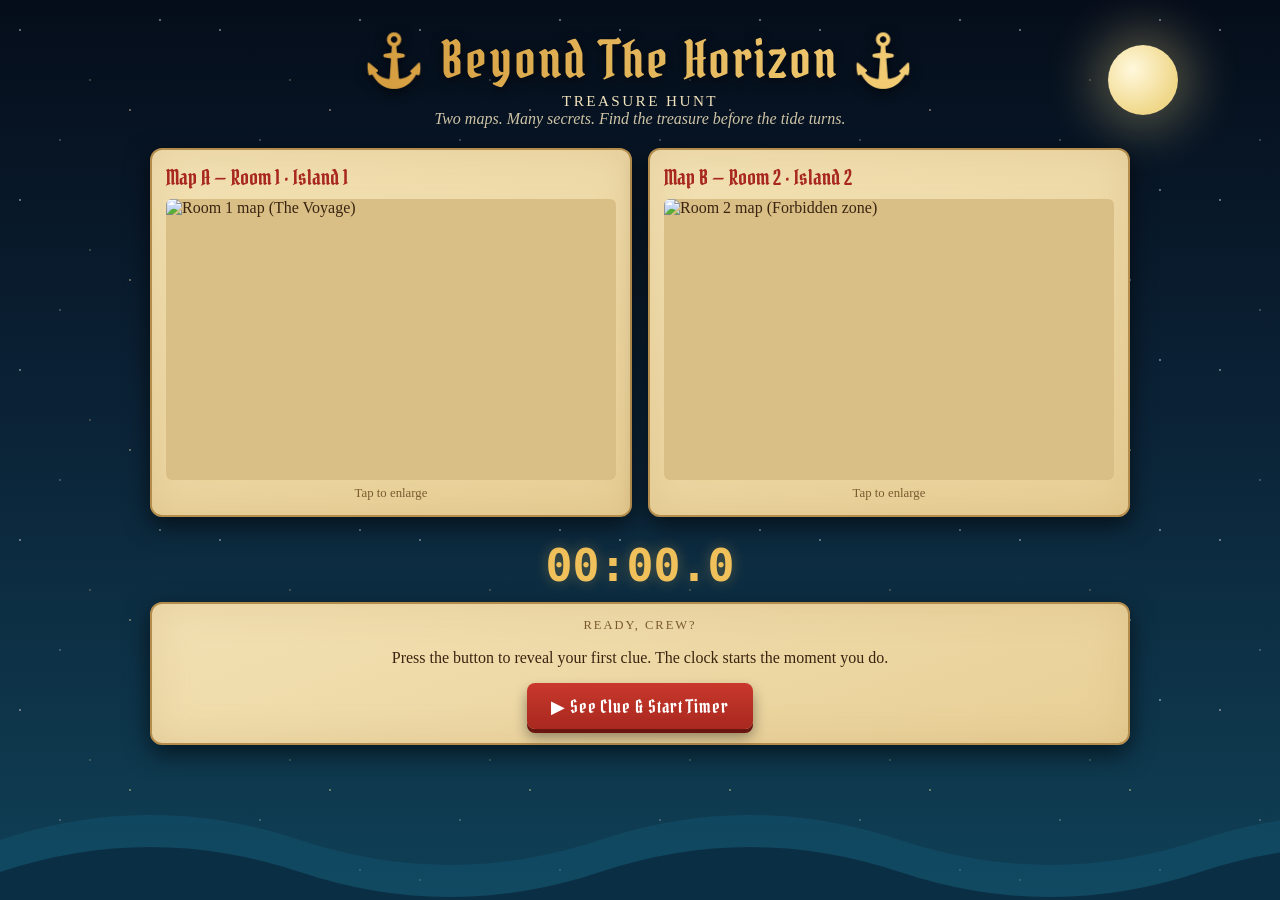
==== index.html @ 6c33d0ed "Add files via upload" ====
<!DOCTYPE html>
<html lang="en"><head><meta charset="utf-8">
<meta name="viewport" content="width=device-width, initial-scale=1, viewport-fit=cover">
<title>Treasure Hunt — Beyond The Horizon</title>
<link rel="stylesheet" href="https://fonts.googleapis.com/css2?family=Pirata+One&family=IM+Fell+English:ital@0;1&display=swap">
<style>
:root{--card:#f2e1b4;--card2:#e8cf96;--ink:#3a2410;--mut:#7a5a30;--gold:#f0c05a;--red:#a8281f;--red2:#c9382c;--ok:#2e6b2e;--line:#b48c4c;--sea:#f2e3bd;box-sizing:border-box;padding-top:env(safe-area-inset-top,0px);padding-bottom:env(safe-area-inset-bottom,0px)}
html{scroll-padding-top:env(safe-area-inset-top,0px);height:100%}
body{margin:0;min-height:100%;color:var(--ink);font-family:'IM Fell English',Georgia,serif;background:linear-gradient(180deg,#050d1a 0%,#0b2236 45%,#0f4056 100%) fixed;overflow-x:hidden}
.stars{position:fixed;inset:0;pointer-events:none;background-image:radial-gradient(1.5px 1.5px at 20px 30px,#fff,transparent),radial-gradient(1px 1px at 90px 80px,#ffe9a8,transparent),radial-gradient(1.5px 1.5px at 160px 20px,#fff,transparent),radial-gradient(1px 1px at 60px 140px,#fff,transparent),radial-gradient(1.5px 1.5px at 130px 110px,#ffe9a8,transparent);background-size:200px 170px;animation:twinkle 4s ease-in-out infinite alternate;opacity:.7}
.moon{position:fixed;top:5%;right:8%;width:70px;height:70px;border-radius:50%;background:radial-gradient(circle at 35% 35%,#fff8dc,#f0d88a 70%);box-shadow:0 0 50px 14px #f0d88a55;pointer-events:none;animation:float 9s ease-in-out infinite}
.wave{position:fixed;left:0;width:100%;height:120px;background-repeat:repeat-x;background-size:1200px 120px;pointer-events:none}
.w1{bottom:0;background-image:url("data:image/svg+xml,%3Csvg xmlns='http://www.w3.org/2000/svg' viewBox='0 0 1200 120' preserveAspectRatio='none'%3E%3Cpath d='M0 60 Q150 10 300 60 T600 60 T900 60 T1200 60 V120 H0Z' fill='%23134e68' fill-opacity='.65'/%3E%3C/svg%3E");animation:wave 22s linear infinite}
.w2{bottom:-22px;background-image:url("data:image/svg+xml,%3Csvg xmlns='http://www.w3.org/2000/svg' viewBox='0 0 1200 120' preserveAspectRatio='none'%3E%3Cpath d='M0 70 Q150 20 300 70 T600 70 T900 70 T1200 70 V120 H0Z' fill='%230a2c42' fill-opacity='.9'/%3E%3C/svg%3E");animation:wave 14s linear infinite reverse}
.ship{position:fixed;bottom:50px;left:-80px;font-size:2.2rem;pointer-events:none;animation:sail 50s linear infinite,bob 3s ease-in-out infinite;filter:drop-shadow(0 4px 6px #0008)}
main{position:relative;max-width:980px;margin:0 auto;padding:22px 16px 150px}
h1{font-family:'Pirata One',Georgia,serif;text-align:center;margin:4px 0 0;font-size:3.2rem;letter-spacing:.05em;font-weight:400;background:linear-gradient(90deg,#c88a2a,#ffe08a,#c88a2a);background-size:200% 100%;-webkit-background-clip:text;background-clip:text;color:transparent;animation:shine 5s linear infinite;filter:drop-shadow(0 3px 6px #000a)}
h1 span{display:inline-block;-webkit-text-fill-color:initial;animation:swing 3.5s ease-in-out infinite;transform-origin:50% 0}
.sub{text-align:center;color:var(--sea);opacity:.85;margin:0 0 20px;font-style:italic}
.maps{display:grid;grid-template-columns:1fr 1fr;gap:16px}
@media(max-width:640px){.maps{grid-template-columns:1fr}h1{font-size:2.4rem}}
.card{background:linear-gradient(160deg,var(--card),var(--card2));border:2px solid var(--line);border-radius:12px;padding:14px;box-shadow:0 8px 24px #0009,inset 0 0 40px #b48c4c33;animation:rise .8s cubic-bezier(.2,.8,.2,1) both}
.maps .card:nth-child(2){animation-delay:.15s}
.map{transition:transform .3s,box-shadow .3s,border-color .3s}
.map:hover{transform:translateY(-4px) rotate(-.4deg)}
.map.on{border-color:var(--gold);animation:rise .8s both,glow 2s ease-in-out infinite}
.map h3{font-family:'Pirata One',Georgia,serif;margin:0 0 8px;font-size:1.3rem;font-weight:400;color:var(--red)}
.map img{width:100%;aspect-ratio:16/10;object-fit:contain;background:#d9bf86;border-radius:6px;display:block;cursor:zoom-in;transition:transform .4s}
.map:hover img{transform:scale(1.02)}
.hint{font-size:.8rem;color:var(--mut);text-align:center;margin-top:6px}
#timer{font:700 2.8rem ui-monospace,Menlo,monospace;text-align:center;margin:22px 0 10px;color:var(--gold);text-shadow:0 0 14px #f0c05a55}
#timer.run{animation:pulse 1s ease-in-out infinite}
button{font-family:'Pirata One',Georgia,serif;font-size:1.15rem;letter-spacing:.05em;color:#fff;background:linear-gradient(180deg,var(--red2),var(--red));border:0;border-radius:8px;padding:11px 24px;cursor:pointer;box-shadow:0 4px 0 #6a1510,0 8px 14px #0006;transition:transform .15s,box-shadow .15s}
button:hover{transform:translateY(-2px)}
button:active{transform:translateY(3px);box-shadow:0 1px 0 #6a1510}
#startBtn{animation:pulse 1.8s ease-in-out infinite}
button.ghost{background:none;color:var(--mut);border:1px solid var(--line);box-shadow:none;font-family:inherit;font-size:.9rem}
.center{text-align:center}
#clue{font-size:1.3rem;line-height:1.55;font-style:italic;min-height:3.2em}
#clue.typing::after{content:'▍';color:var(--red);animation:blink .7s steps(1) infinite}
.lbl{font-size:.78rem;letter-spacing:.16em;text-transform:uppercase;color:var(--mut);margin-bottom:6px}
.note{margin-top:12px;padding:10px 12px;border-left:4px solid var(--red);background:#0000000d;border-radius:4px;font-size:.95rem;color:var(--mut)}
.row{display:flex;gap:8px;margin-top:14px}
input{flex:1;min-width:0;font:inherit;padding:11px;border:2px solid var(--line);border-radius:8px;background:#fff8e4;color:var(--ink);transition:box-shadow .2s,border-color .2s}
input:focus{outline:0;border-color:var(--red);box-shadow:0 0 0 4px #a8281f33}
#msg{min-height:1.2em;margin-top:8px;font-size:.95rem;color:var(--red)}
.tbl{overflow-x:auto}
table{width:100%;border-collapse:collapse}
th,td{padding:8px;border-bottom:1px dashed var(--line);text-align:left}
th{font-size:.75rem;text-transform:uppercase;letter-spacing:.1em;color:var(--mut)}
tbody tr{animation:pop .6s cubic-bezier(.2,1.4,.4,1) both}
.tick{color:var(--ok);font-weight:700;font-size:1.3rem}
#done{animation:pop .8s both}
.hide{display:none}
.coin{position:fixed;top:-30px;font-size:1.6rem;pointer-events:none;z-index:20}
#lb{position:fixed;inset:0;background:#000d;display:none;align-items:center;justify-content:center;padding:12px;z-index:9;overflow:auto}
#lb img{max-width:100%;max-height:100%;border-radius:6px;animation:pop .4s both}
@keyframes rise{from{opacity:0;transform:translateY(30px)}to{opacity:1;transform:none}}
@keyframes pop{0%{opacity:0;transform:scale(.8)}100%{opacity:1;transform:none}}
@keyframes twinkle{from{opacity:.35}to{opacity:.85}}
@keyframes float{50%{transform:translateY(10px)}}
@keyframes wave{to{background-position-x:-1200px}}
@keyframes sail{to{left:110%}}
@keyframes bob{50%{margin-bottom:8px;rotate:4deg}}
@keyframes shine{to{background-position:200% 0}}
@keyframes swing{50%{transform:rotate(12deg)}}
@keyframes glow{50%{box-shadow:0 0 0 4px var(--gold),0 0 30px 6px #f0c05a88}}
@keyframes pulse{50%{transform:scale(1.04)}}
@keyframes blink{50%{opacity:0}}
@media(prefers-reduced-motion:reduce){*,*::before,*::after{animation:none!important;transition:none!important}}
</style></head>
<body><div class="stars"></div><div class="moon"></div><div class="wave w1"></div><div class="wave w2"></div><div class="ship">⛵</div><main>
<h1><span>⚓</span> Beyond The Horizon <span>⚓</span></h1>
<div class="lbl center" style="margin-bottom:0;font-size:.95rem;color:var(--sea)">Treasure Hunt</div>
<p class="sub">Two maps. Many secrets. Find the treasure before the tide turns.</p>

<div class="maps">
 <div class="card map" id="mapA"><h3>Map A — Room 1 · Island 1</h3><img src="assets/room1-map.jpg" alt="Room 1 map (The Voyage)"><div class="hint">Tap to enlarge</div></div>
 <div class="card map" id="mapB"><h3>Map B — Room 2 · Island 2</h3><img src="assets/room2-map.jpg" alt="Room 2 map (Forbidden zone)"><div class="hint">Tap to enlarge</div></div>
</div>

<div id="timer">00:00.0</div>

<div class="card center" id="startBox">
 <div class="lbl">Ready, crew?</div>
 <p>Press the button to reveal your first clue. The clock starts the moment you do.</p>
 <button id="startBtn">▶ See Clue &amp; Start Timer</button>
</div>

<div class="card hide" id="game">
 <div class="lbl" id="clueLbl"></div>
 <div id="clue"></div>
 <div class="note">📜 Find this place, ask the NPC the question, then type their answer below. If it’s right, you’ll unlock the next clue.</div>
 <div class="row"><input id="kw" placeholder="Type the NPC’s answer here…" autocomplete="off"><button id="go">Submit</button></div>
 <div id="msg"></div>
</div>

<div class="card hide" id="logCard" style="margin-top:14px">
 <div class="lbl">Captain's log</div>
 <div class="tbl"><table><thead><tr><th>✓</th><th>Keyword</th><th>Time found</th><th>Split</th></tr></thead><tbody id="log"></tbody></table></div>
 <p class="center hide" id="done" style="font-size:1.2rem"></p>
</div>
</main>
<div id="lb"><img alt=""></div>
<script>
// ===== EDIT YOUR HUNT HERE =====
// Any of these 5 keywords works at ANY stage, but each can be used only once.
const KEYWORDS=["Jolly Roger","Edward Teach","Parrot","Treasure Chest","Cutlass"];
// One pool per stage. A random clue from the pool is shown. map: 'A' = Room 1, 'B' = Room 2.
const STAGES=[
 {map:'A',clues:[
  "A heavy piece of equipment that helps a ship stay in place when pirates lower it into the water.",
  "A pirate reaches a hidden cave and needs to keep his ship from drifting away. What does he lower into the sea?",
  "Something made from metal, with metal geometric shapes, used to secure a ship in place and stop it from drifting away.",
  "Sail to the island where trees give the place its name.",
  "Seek the island named for its once-heavy growth of trees, known for its resources from the trees grown there.",
  "Cody and Sophie take the dinghy over to which island in The Wanderer?"]},
 {map:'A',clues:[
  "All pirates need this for their expeditions. Without it, they cannot travel across the sea.",
  "Pirates are called the terror of the sea, but without this they cannot travel on the sea.",
  "Transport for pirates to travel and carry their loot from place to place.",
  "Where the pirate doubloon is found — coin/gold?",
  "A pirate digs beneath a palm tree marked with an “X” and discovers a locked wooden box filled with gold coins and jewels. What did he find?",
  "Where the gold and silver, rubies, and other precious stones are kept."]},
 {map:'A',clues:[
  "Before sailing to a hidden island, a pirate studies a drawing showing the coastline, islands, and the route his ship should take. What is he studying?",
  "Something without which the pirates cannot find their treasure chest’s location.",
  "A pirate captain finds a mysterious piece of parchment showing islands, a dotted route, and an “X” marking hidden treasure. What is it?",
  "A pirate sails towards a mysterious island on a ship whose bow is decorated with a fierce mythical creature with wings, scales, and fiery breath. What is this creature?",
  "A mythical creature that is able to fly and breathe fire. What is it?",
  "A huge lizard-like creature that has wings and breathes fire. It also loves gold."]},
 {map:'B',clues:[
  "Find the island whose name comes from the material used to shape pots and figures. When it is very wet, it is called slurry or slip.",
  "An island where buildings are made out of mud or clay. An island wholly made of this material and named after it.",
  "An island with buildings, animals, toys, etc., made using the coiling technique. They are made from a material closely related to mud or clay."]},
 {map:'B',clues:[
  "Also called second-hand shops, where you find old heritage and historically related objects.",
  "Items that are at least 100 years old and valued for their age, beauty, rarity, etc., are found in this shop. Things from a former period are here.",
  "A shop where old historic items are kept and sold."]}
];
// The 5th keyword entered finishes the hunt and stops the timer.
// ===============================
const $=id=>document.getElementById(id);
const norm=s=>s.toLowerCase().replace(/[^a-z]/g,'');
let stage=0,used=[],t0=0,last=0,iv=null;
const fmt=ms=>{const s=ms/1000,m=Math.floor(s/60);return String(m).padStart(2,'0')+':'+(s%60).toFixed(1).padStart(4,'0')};
function tick(){$('timer').textContent=fmt(Date.now()-t0)}
let ty=null;
function typeClue(txt){clearInterval(ty);const c=$('clue');c.textContent='';c.classList.add('typing');let n=0;
 ty=setInterval(()=>{c.textContent=txt.slice(0,++n);if(n>=txt.length){clearInterval(ty);c.classList.remove('typing')}},16)}
function shake(){$('kw').parentElement.animate([{transform:'translateX(0)'},{transform:'translateX(-10px)'},{transform:'translateX(10px)'},{transform:'translateX(-6px)'},{transform:'translateX(0)'}],{duration:350})}
function confetti(){for(let n=0;n<70;n++){const e=document.createElement('div');e.className='coin';e.textContent=['🪙','💎','⭐','🏴‍☠️'][n%4];e.style.left=Math.random()*100+'vw';document.body.appendChild(e);
 e.animate([{transform:'translateY(0) rotate(0)',opacity:1},{transform:'translateY(110vh) rotate('+(Math.random()*720-360)+'deg)',opacity:.9}],{duration:2200+Math.random()*2200,delay:Math.random()*800,easing:'ease-in'}).onfinish=()=>e.remove()}}
function showClue(){const s=STAGES[stage];
 typeClue(s.clues[Math.floor(Math.random()*s.clues.length)]);
 $('clueLbl').textContent='Clue '+(stage+1)+' of '+STAGES.length;
 $('mapA').classList.toggle('on',s.map==='A');$('mapB').classList.toggle('on',s.map==='B');$('kw').value='';$('kw').focus()}
$('startBtn').onclick=()=>{
 $('startBox').classList.add('hide');$('game').classList.remove('hide');$('logCard').classList.remove('hide');
 stage=0;used=[];t0=last=Date.now();clearInterval(iv);$('timer').classList.remove('run');iv=setInterval(tick,100);$('timer').classList.add('run');showClue()};
function submit(){
 const v=norm($('kw').value);if(!v)return;
 const k=KEYWORDS.find(w=>norm(w)===v);
 if(!k){$('msg').textContent='Not a pirate word I know, matey — try again.';shake();return}
 if(used.includes(k)){$('msg').textContent='“'+k+'” has already been used. Try a different keyword.';shake();return}
 $('msg').textContent='';used.push(k);
 const now=Date.now(),tr=document.createElement('tr');
 tr.innerHTML='<td class="tick">✔</td><td></td><td>'+fmt(now-t0)+'</td><td>+'+fmt(now-last)+'</td>';
 tr.children[1].textContent=k;$('log').appendChild(tr);last=now;stage++;
 if(stage>=STAGES.length){clearInterval(iv);$('timer').classList.remove('run');$('timer').textContent=fmt(now-t0);$('game').classList.add('hide');
  $('mapA').classList.remove('on');$('mapB').classList.remove('on');
  $('done').classList.remove('hide');$('done').innerHTML='🏴‍☠️ <b>Treasure found!</b> Total time: '+fmt(now-t0);confetti()}
 else showClue()}
$('go').onclick=submit;
$('kw').addEventListener('keydown',e=>{if(e.key==='Enter')submit()});
document.querySelectorAll('.map img').forEach(im=>im.onclick=()=>{$('lb').firstElementChild.src=im.src;$('lb').style.display='flex'});
$('lb').onclick=()=>$('lb').style.display='none';
window.addEventListener('pageshow',e=>{if(e.persisted)location.reload()});
</script></body></html>
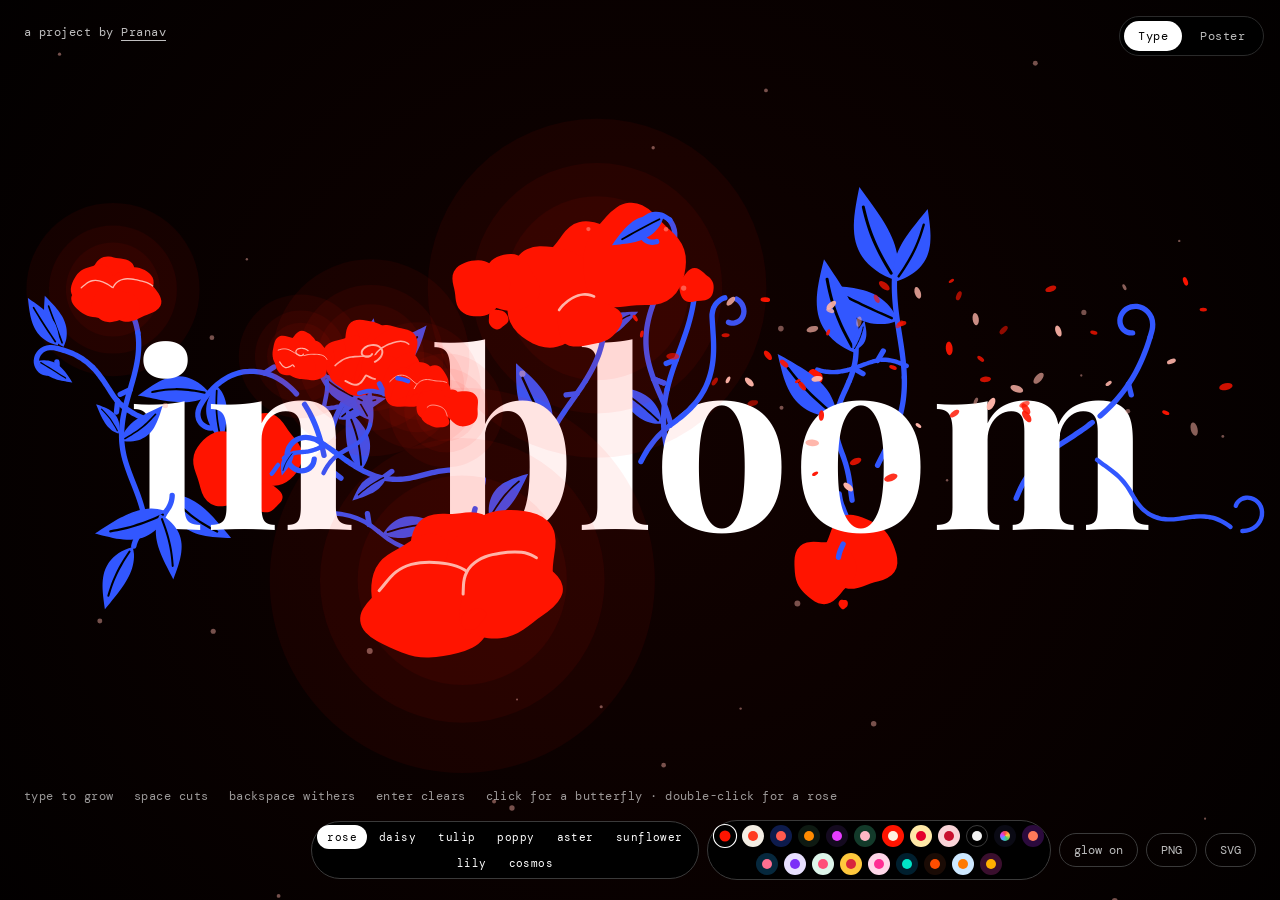
==== commit 6533fae7: "Add files via upload" ====
--- a/index.html
+++ b/index.html
@@ -1,179 +1,725 @@
 <!DOCTYPE html>
-<html lang="en"><head><meta charset="utf-8">
+<html lang="en">
+<head>
+<meta charset="utf-8">
 <meta name="viewport" content="width=device-width, initial-scale=1, viewport-fit=cover">
-<title>Treasure Hunt — Beyond The Horizon</title>
-<link rel="stylesheet" href="https://fonts.googleapis.com/css2?family=Pirata+One&family=IM+Fell+English:ital@0;1&display=swap">
+<title>Bloomtype — A Generative Type Garden</title>
+<meta name="description" content="A generative typography garden. Type a word and watch stems, leaves, and flowers bloom around every letter.">
+<meta name="theme-color" content="#000000">
+<meta name="application-name" content="Bloomtype">
+<meta property="og:type" content="website">
+<meta property="og:title" content="Bloomtype — A Generative Type Garden">
+<meta property="og:description" content="Type to grow a garden. Create living typography, experiment with flowers and palettes, and export your work.">
+<meta name="twitter:card" content="summary">
+<meta name="twitter:title" content="Bloomtype — A Generative Type Garden">
+<meta name="twitter:description" content="A generative typography garden. Type to grow a garden.">
+<link rel="icon" type="image/svg+xml" href="data:image/svg+xml,%3Csvg xmlns='http://www.w3.org/2000/svg' viewBox='0 0 64 64'%3E%3Cpath d='M30 40C28 48 34 54 30 62' fill='none' stroke='%233257FF' stroke-width='3.5' stroke-linecap='round'/%3E%3Cpath d='M31 53C40 46 47 50 45 57C39 59 33 57 31 53Z' fill='%233257FF'/%3E%3Cg fill='%23FF1400'%3E%3Ccircle cx='30' cy='25' r='16'/%3E%3Ccircle cx='20' cy='30' r='11'/%3E%3Ccircle cx='40' cy='30' r='11'/%3E%3Ccircle cx='30' cy='36' r='11'/%3E%3C/g%3E%3Cpath d='M30 26c3-3 7 0 5 4s-8 3-9-2 4-9 10-7' fill='none' stroke='%23FFB4A8' stroke-width='2' stroke-linecap='round'/%3E%3C/svg%3E">
+<link rel="preconnect" href="https://fonts.googleapis.com">
+<link href="https://fonts.googleapis.com/css2?family=DM+Mono:wght@400;500&family=Playfair+Display:wght@700&display=swap" rel="stylesheet">
 <style>
-:root{--card:#f2e1b4;--card2:#e8cf96;--ink:#3a2410;--mut:#7a5a30;--gold:#f0c05a;--red:#a8281f;--red2:#c9382c;--ok:#2e6b2e;--line:#b48c4c;--sea:#f2e3bd;box-sizing:border-box;padding-top:env(safe-area-inset-top,0px);padding-bottom:env(safe-area-inset-bottom,0px)}
-html{scroll-padding-top:env(safe-area-inset-top,0px);height:100%}
-body{margin:0;min-height:100%;color:var(--ink);font-family:'IM Fell English',Georgia,serif;background:linear-gradient(180deg,#050d1a 0%,#0b2236 45%,#0f4056 100%) fixed;overflow-x:hidden}
-.stars{position:fixed;inset:0;pointer-events:none;background-image:radial-gradient(1.5px 1.5px at 20px 30px,#fff,transparent),radial-gradient(1px 1px at 90px 80px,#ffe9a8,transparent),radial-gradient(1.5px 1.5px at 160px 20px,#fff,transparent),radial-gradient(1px 1px at 60px 140px,#fff,transparent),radial-gradient(1.5px 1.5px at 130px 110px,#ffe9a8,transparent);background-size:200px 170px;animation:twinkle 4s ease-in-out infinite alternate;opacity:.7}
-.moon{position:fixed;top:5%;right:8%;width:70px;height:70px;border-radius:50%;background:radial-gradient(circle at 35% 35%,#fff8dc,#f0d88a 70%);box-shadow:0 0 50px 14px #f0d88a55;pointer-events:none;animation:float 9s ease-in-out infinite}
-.wave{position:fixed;left:0;width:100%;height:120px;background-repeat:repeat-x;background-size:1200px 120px;pointer-events:none}
-.w1{bottom:0;background-image:url("data:image/svg+xml,%3Csvg xmlns='http://www.w3.org/2000/svg' viewBox='0 0 1200 120' preserveAspectRatio='none'%3E%3Cpath d='M0 60 Q150 10 300 60 T600 60 T900 60 T1200 60 V120 H0Z' fill='%23134e68' fill-opacity='.65'/%3E%3C/svg%3E");animation:wave 22s linear infinite}
-.w2{bottom:-22px;background-image:url("data:image/svg+xml,%3Csvg xmlns='http://www.w3.org/2000/svg' viewBox='0 0 1200 120' preserveAspectRatio='none'%3E%3Cpath d='M0 70 Q150 20 300 70 T600 70 T900 70 T1200 70 V120 H0Z' fill='%230a2c42' fill-opacity='.9'/%3E%3C/svg%3E");animation:wave 14s linear infinite reverse}
-.ship{position:fixed;bottom:50px;left:-80px;font-size:2.2rem;pointer-events:none;animation:sail 50s linear infinite,bob 3s ease-in-out infinite;filter:drop-shadow(0 4px 6px #0008)}
-main{position:relative;max-width:980px;margin:0 auto;padding:22px 16px 150px}
-h1{font-family:'Pirata One',Georgia,serif;text-align:center;margin:4px 0 0;font-size:3.2rem;letter-spacing:.05em;font-weight:400;background:linear-gradient(90deg,#c88a2a,#ffe08a,#c88a2a);background-size:200% 100%;-webkit-background-clip:text;background-clip:text;color:transparent;animation:shine 5s linear infinite;filter:drop-shadow(0 3px 6px #000a)}
-h1 span{display:inline-block;-webkit-text-fill-color:initial;animation:swing 3.5s ease-in-out infinite;transform-origin:50% 0}
-.sub{text-align:center;color:var(--sea);opacity:.85;margin:0 0 20px;font-style:italic}
-.maps{display:grid;grid-template-columns:1fr 1fr;gap:16px}
-@media(max-width:640px){.maps{grid-template-columns:1fr}h1{font-size:2.4rem}}
-.card{background:linear-gradient(160deg,var(--card),var(--card2));border:2px solid var(--line);border-radius:12px;padding:14px;box-shadow:0 8px 24px #0009,inset 0 0 40px #b48c4c33;animation:rise .8s cubic-bezier(.2,.8,.2,1) both}
-.maps .card:nth-child(2){animation-delay:.15s}
-.map{transition:transform .3s,box-shadow .3s,border-color .3s}
-.map:hover{transform:translateY(-4px) rotate(-.4deg)}
-.map.on{border-color:var(--gold);animation:rise .8s both,glow 2s ease-in-out infinite}
-.map h3{font-family:'Pirata One',Georgia,serif;margin:0 0 8px;font-size:1.3rem;font-weight:400;color:var(--red)}
-.map img{width:100%;aspect-ratio:16/10;object-fit:contain;background:#d9bf86;border-radius:6px;display:block;cursor:zoom-in;transition:transform .4s}
-.map:hover img{transform:scale(1.02)}
-.hint{font-size:.8rem;color:var(--mut);text-align:center;margin-top:6px}
-#timer{font:700 2.8rem ui-monospace,Menlo,monospace;text-align:center;margin:22px 0 10px;color:var(--gold);text-shadow:0 0 14px #f0c05a55}
-#timer.run{animation:pulse 1s ease-in-out infinite}
-button{font-family:'Pirata One',Georgia,serif;font-size:1.15rem;letter-spacing:.05em;color:#fff;background:linear-gradient(180deg,var(--red2),var(--red));border:0;border-radius:8px;padding:11px 24px;cursor:pointer;box-shadow:0 4px 0 #6a1510,0 8px 14px #0006;transition:transform .15s,box-shadow .15s}
-button:hover{transform:translateY(-2px)}
-button:active{transform:translateY(3px);box-shadow:0 1px 0 #6a1510}
-#startBtn{animation:pulse 1.8s ease-in-out infinite}
-button.ghost{background:none;color:var(--mut);border:1px solid var(--line);box-shadow:none;font-family:inherit;font-size:.9rem}
-.center{text-align:center}
-#clue{font-size:1.3rem;line-height:1.55;font-style:italic;min-height:3.2em}
-#clue.typing::after{content:'▍';color:var(--red);animation:blink .7s steps(1) infinite}
-.lbl{font-size:.78rem;letter-spacing:.16em;text-transform:uppercase;color:var(--mut);margin-bottom:6px}
-.note{margin-top:12px;padding:10px 12px;border-left:4px solid var(--red);background:#0000000d;border-radius:4px;font-size:.95rem;color:var(--mut)}
-.row{display:flex;gap:8px;margin-top:14px}
-input{flex:1;min-width:0;font:inherit;padding:11px;border:2px solid var(--line);border-radius:8px;background:#fff8e4;color:var(--ink);transition:box-shadow .2s,border-color .2s}
-input:focus{outline:0;border-color:var(--red);box-shadow:0 0 0 4px #a8281f33}
-#msg{min-height:1.2em;margin-top:8px;font-size:.95rem;color:var(--red)}
-.tbl{overflow-x:auto}
-table{width:100%;border-collapse:collapse}
-th,td{padding:8px;border-bottom:1px dashed var(--line);text-align:left}
-th{font-size:.75rem;text-transform:uppercase;letter-spacing:.1em;color:var(--mut)}
-tbody tr{animation:pop .6s cubic-bezier(.2,1.4,.4,1) both}
-.tick{color:var(--ok);font-weight:700;font-size:1.3rem}
-#done{animation:pop .8s both}
-.hide{display:none}
-.coin{position:fixed;top:-30px;font-size:1.6rem;pointer-events:none;z-index:20}
-#lb{position:fixed;inset:0;background:#000d;display:none;align-items:center;justify-content:center;padding:12px;z-index:9;overflow:auto}
-#lb img{max-width:100%;max-height:100%;border-radius:6px;animation:pop .4s both}
-@keyframes rise{from{opacity:0;transform:translateY(30px)}to{opacity:1;transform:none}}
-@keyframes pop{0%{opacity:0;transform:scale(.8)}100%{opacity:1;transform:none}}
-@keyframes twinkle{from{opacity:.35}to{opacity:.85}}
-@keyframes float{50%{transform:translateY(10px)}}
-@keyframes wave{to{background-position-x:-1200px}}
-@keyframes sail{to{left:110%}}
-@keyframes bob{50%{margin-bottom:8px;rotate:4deg}}
-@keyframes shine{to{background-position:200% 0}}
-@keyframes swing{50%{transform:rotate(12deg)}}
-@keyframes glow{50%{box-shadow:0 0 0 4px var(--gold),0 0 30px 6px #f0c05a88}}
-@keyframes pulse{50%{transform:scale(1.04)}}
-@keyframes blink{50%{opacity:0}}
-@media(prefers-reduced-motion:reduce){*,*::before,*::after{animation:none!important;transition:none!important}}
-</style></head>
-<body><div class="stars"></div><div class="moon"></div><div class="wave w1"></div><div class="wave w2"></div><div class="ship">⛵</div><main>
-<h1><span>⚓</span> Beyond The Horizon <span>⚓</span></h1>
-<div class="lbl center" style="margin-bottom:0;font-size:.95rem;color:var(--sea)">Treasure Hunt</div>
-<p class="sub">Two maps. Many secrets. Find the treasure before the tide turns.</p>
-
-<div class="maps">
- <div class="card map" id="mapA"><h3>Map A — Room 1 · Island 1</h3><img src="assets/room1-map.jpg" alt="Room 1 map (The Voyage)"><div class="hint">Tap to enlarge</div></div>
- <div class="card map" id="mapB"><h3>Map B — Room 2 · Island 2</h3><img src="assets/room2-map.jpg" alt="Room 2 map (Forbidden zone)"><div class="hint">Tap to enlarge</div></div>
+html,body{margin:0;height:100%;background:#000;overflow:hidden;overscroll-behavior:none}
+#app{position:fixed;inset:0;cursor:text;font-family:'DM Mono',ui-monospace,monospace;-webkit-user-select:none;user-select:none;touch-action:none;-webkit-tap-highlight-color:transparent}
+canvas{position:absolute;inset:0;width:100%;height:100%}
+#in{position:fixed;left:0;top:0;width:1px;height:1px;opacity:0;border:0;padding:0;font-size:16px;pointer-events:none}
+#bar{position:absolute;left:calc(24px + env(safe-area-inset-left));right:calc(24px + env(safe-area-inset-right));bottom:calc(20px + env(safe-area-inset-bottom));display:flex;justify-content:space-between;align-items:center;gap:16px;flex-wrap:wrap;font-size:12px;letter-spacing:.04em;pointer-events:none}
+#hints{display:flex;gap:20px;flex-wrap:wrap;opacity:.6;transition:opacity .6s}
+#pal{display:flex;gap:6px;align-items:center;padding:4px 6px;border:1px solid #3A3A3A;border-radius:999px;pointer-events:auto}
+#pal button{width:22px;height:22px;padding:0;border-radius:999px;cursor:pointer;display:flex;align-items:center;justify-content:center;transition:transform .15s}
+#pal button:hover{transform:scale(1.15)}
+#pal i{width:10px;height:10px;border-radius:999px;display:block}
+.c{display:none}
+#ctrls{display:flex;gap:8px;align-items:center;flex-wrap:wrap;justify-content:flex-end;pointer-events:none}
+#fl{display:flex;flex-wrap:wrap;justify-content:center;max-width:min(100%,380px);gap:2px;padding:3px;border:1px solid #3A3A3A;border-radius:999px;pointer-events:auto}
+#fl button{border:0;border-radius:999px;padding:5px 10px;font:inherit;font-size:11px;letter-spacing:.04em;cursor:pointer;background:transparent}
+#pal{flex-wrap:wrap;max-width:min(100%,330px);justify-content:center}
+@media (pointer:coarse){.f{display:none}.c{display:inline}}
+@media (max-width:600px){#bar{left:16px;right:16px;gap:10px}#hints{gap:12px;font-size:11px}#pal{gap:4px}#pal button{width:18px;height:18px}#pal i{width:8px;height:8px}}
+@media (prefers-reduced-motion:reduce){#hints{transition:none}}
+#credit{position:absolute;left:calc(24px + env(safe-area-inset-left));top:calc(24px + env(safe-area-inset-top));font-size:12px;letter-spacing:.04em;opacity:.75;pointer-events:none;max-width:60vw}
+#credit u{text-decoration:none;border-bottom:1px solid currentColor}
+#credit span{opacity:.6}
+#modes{position:absolute;top:calc(16px + env(safe-area-inset-top));right:calc(16px + env(safe-area-inset-right));z-index:5;display:flex;gap:4px;padding:4px;border:1px solid #2A2A2A;border-radius:999px;background:#000}
+#modes button{border:0;border-radius:999px;padding:7px 14px;font:inherit;font-size:12px;letter-spacing:.04em;cursor:pointer;background:transparent;color:#BDBDBD}
+#modes button.on{background:#fff;color:#000}
+#side{display:none;position:absolute;left:0;top:0;bottom:0;width:340px;box-sizing:border-box;background:#0A0A0A;border-right:1px solid #1E1E1E;padding:24px 22px 32px;overflow-y:auto;color:#EDEDED;font-size:12px;letter-spacing:.03em;flex-direction:column;gap:12px;z-index:3;touch-action:pan-y;cursor:default}
+body.poster #side{display:flex}
+body.poster #bar,body.poster #credit{display:none}
+body.poster #cv{inset:auto;left:340px;top:56px;width:min(calc(100vw - 404px),calc(100vh - 96px));height:min(calc(100vw - 404px),calc(100vh - 96px));margin:0 32px;border:1px solid #1E1E1E;box-sizing:border-box}
+.ttl{font-family:'Playfair Display',serif;font-weight:700;font-size:26px;color:#fff}.mut{color:#8C8C8C}
+.lab{color:#8C8C8C;text-transform:uppercase;font-size:11px;letter-spacing:.08em;margin-top:14px}
+#words{background:#000;border:1px solid #2A2A2A;border-radius:10px;color:#fff;font-family:'Playfair Display',serif;font-weight:700;font-size:22px;padding:10px 12px;outline:none;width:100%;box-sizing:border-box;-webkit-user-select:text;user-select:text}
+#words:focus{border-color:#fff}
+#fcards,#pcards,#mcards{display:grid;grid-template-columns:1fr 1fr;gap:8px}
+.card{background:transparent;border:1px solid #2A2A2A;color:#EDEDED;font:inherit;padding:10px 12px;border-radius:12px;cursor:pointer;text-align:left}
+.card:hover{border-color:#8C8C8C}.card.sel{border-color:#fff;background:#161616}
+.pcard{padding:6px 6px 8px}
+.mcard{display:flex;flex-direction:column;gap:4px}
+.sw{display:flex;align-items:center;justify-content:center;height:44px;border-radius:8px;margin-bottom:8px}
+.sw i{width:18px;height:18px;border-radius:50%;display:block}.sw b{font-family:'Playfair Display',serif;font-size:18px;margin-left:8px}
+#regrow{align-self:flex-start;border-radius:999px}
+.big{background:#fff;color:#000;border:0;text-align:center;border-radius:999px;padding:12px 14px;font-weight:500}
+.big:hover{background:#ddd}.big:disabled,.card:disabled{opacity:.4;cursor:default}
+#xf,#xp{text-align:center;border-radius:999px;padding:11px 14px}
+@media (max-width:720px){#side{top:auto;width:100%;height:46%;border-right:0;border-top:1px solid #1E1E1E}body.poster #cv{left:50%;top:64px;transform:translateX(-50%);margin:0;width:min(92vw,calc(54vh - 80px));height:min(92vw,calc(54vh - 80px))}#credit span{display:none}}
+</style>
+</head>
+<body>
+<noscript><div style="position:fixed;inset:0;display:grid;place-items:center;padding:2rem;background:#000;color:#fff;font:16px/1.6 system-ui,sans-serif;text-align:center">Bloomtype needs JavaScript enabled to grow its generative garden.</div></noscript>
+<div id="app" role="application" aria-label="Bloomtype interactive generative typography garden">
+  <canvas id="cv"></canvas>
+  <input id="in" aria-label="Type to grow a garden" autocapitalize="off" autocomplete="off" autocorrect="off" spellcheck="false">
+  <div id="credit">a project by <u>Pranav</u></div>
+  <div id="modes"><button data-m="type" class="on">Type</button><button data-m="poster">Poster</button></div>
+  <div id="side"><div class="ttl">Poster</div><div class="mut" id="pinfo">1:1 · 3s loop · 30 fps</div>
+    <div class="lab">Words</div><input id="words" value="in bloom" maxlength="40" spellcheck="false" autocomplete="off"><button class="card" id="regrow">Regrow garden</button>
+    <div class="lab">Flower</div><div id="fcards"></div><button id="gl2" class="card" style="margin-top:8px">glow on</button><div class="lab">Motion</div><div id="mcards"></div><div class="lab">Palette</div><div id="pcards"></div>
+    <div class="lab">Export · 1080 × 1080 loop</div><button id="xv" class="card big">Export MP4 loop</button><button id="xf" class="card">PNG frames (.zip)</button><button id="xp" class="card">PNG still</button><div id="xs" class="mut" style="min-height:16px"></div></div>
+  <div id="bar">
+    <div id="hints"><span class="f">type to grow</span><span class="c">tap to type</span><span>space cuts</span><span class="f">backspace withers</span><span class="c">⌫ withers</span><span class="f">enter clears</span><span class="c">return clears</span><span>click for a butterfly · double-click for a rose</span></div>
+    <div id="ctrls"><div id="fl"></div><div id="pal"></div><button id="gl" class="card" style="pointer-events:auto;border-radius:999px;padding:8px 14px;color:#BDBDBD;border-color:#3A3A3A">glow on</button><button id="xp2" class="card" style="pointer-events:auto;border-radius:999px;padding:8px 14px;color:#BDBDBD;border-color:#3A3A3A">PNG</button><button id="xsvg" class="card" style="pointer-events:auto;border-radius:999px;padding:8px 14px;color:#BDBDBD;border-color:#3A3A3A">SVG</button></div>
+  </div>
 </div>
-
-<div id="timer">00:00.0</div>
-
-<div class="card center" id="startBox">
- <div class="lbl">Ready, crew?</div>
- <p>Press the button to reveal your first clue. The clock starts the moment you do.</p>
- <button id="startBtn">▶ See Clue &amp; Start Timer</button>
-</div>
-
-<div class="card hide" id="game">
- <div class="lbl" id="clueLbl"></div>
- <div id="clue"></div>
- <div class="note">📜 Find this place, ask the NPC the question, then type their answer below. If it’s right, you’ll unlock the next clue.</div>
- <div class="row"><input id="kw" placeholder="Type the NPC’s answer here…" autocomplete="off"><button id="go">Submit</button></div>
- <div id="msg"></div>
-</div>
-
-<div class="card hide" id="logCard" style="margin-top:14px">
- <div class="lbl">Captain's log</div>
- <div class="tbl"><table><thead><tr><th>✓</th><th>Keyword</th><th>Time found</th><th>Split</th></tr></thead><tbody id="log"></tbody></table></div>
- <p class="center hide" id="done" style="font-size:1.2rem"></p>
-</div>
-</main>
-<div id="lb"><img alt=""></div>
 <script>
-// ===== EDIT YOUR HUNT HERE =====
-// Any of these 5 keywords works at ANY stage, but each can be used only once.
-const KEYWORDS=["Jolly Roger","Edward Teach","Parrot","Treasure Chest","Cutlass"];
-// One pool per stage. A random clue from the pool is shown. map: 'A' = Room 1, 'B' = Room 2.
-const STAGES=[
- {map:'A',clues:[
-  "A heavy piece of equipment that helps a ship stay in place when pirates lower it into the water.",
-  "A pirate reaches a hidden cave and needs to keep his ship from drifting away. What does he lower into the sea?",
-  "Something made from metal, with metal geometric shapes, used to secure a ship in place and stop it from drifting away.",
-  "Sail to the island where trees give the place its name.",
-  "Seek the island named for its once-heavy growth of trees, known for its resources from the trees grown there.",
-  "Cody and Sophie take the dinghy over to which island in The Wanderer?"]},
- {map:'A',clues:[
-  "All pirates need this for their expeditions. Without it, they cannot travel across the sea.",
-  "Pirates are called the terror of the sea, but without this they cannot travel on the sea.",
-  "Transport for pirates to travel and carry their loot from place to place.",
-  "Where the pirate doubloon is found — coin/gold?",
-  "A pirate digs beneath a palm tree marked with an “X” and discovers a locked wooden box filled with gold coins and jewels. What did he find?",
-  "Where the gold and silver, rubies, and other precious stones are kept."]},
- {map:'A',clues:[
-  "Before sailing to a hidden island, a pirate studies a drawing showing the coastline, islands, and the route his ship should take. What is he studying?",
-  "Something without which the pirates cannot find their treasure chest’s location.",
-  "A pirate captain finds a mysterious piece of parchment showing islands, a dotted route, and an “X” marking hidden treasure. What is it?",
-  "A pirate sails towards a mysterious island on a ship whose bow is decorated with a fierce mythical creature with wings, scales, and fiery breath. What is this creature?",
-  "A mythical creature that is able to fly and breathe fire. What is it?",
-  "A huge lizard-like creature that has wings and breathes fire. It also loves gold."]},
- {map:'B',clues:[
-  "Find the island whose name comes from the material used to shape pots and figures. When it is very wet, it is called slurry or slip.",
-  "An island where buildings are made out of mud or clay. An island wholly made of this material and named after it.",
-  "An island with buildings, animals, toys, etc., made using the coiling technique. They are made from a material closely related to mud or clay."]},
- {map:'B',clues:[
-  "Also called second-hand shops, where you find old heritage and historically related objects.",
-  "Items that are at least 100 years old and valued for their age, beauty, rarity, etc., are found in this shop. Things from a former period are here.",
-  "A shop where old historic items are kept and sold."]}
-];
-// The 5th keyword entered finishes the hunt and stops the timer.
-// ===============================
-const $=id=>document.getElementById(id);
-const norm=s=>s.toLowerCase().replace(/[^a-z]/g,'');
-let stage=0,used=[],t0=0,last=0,iv=null;
-const fmt=ms=>{const s=ms/1000,m=Math.floor(s/60);return String(m).padStart(2,'0')+':'+(s%60).toFixed(1).padStart(4,'0')};
-function tick(){$('timer').textContent=fmt(Date.now()-t0)}
-let ty=null;
-function typeClue(txt){clearInterval(ty);const c=$('clue');c.textContent='';c.classList.add('typing');let n=0;
- ty=setInterval(()=>{c.textContent=txt.slice(0,++n);if(n>=txt.length){clearInterval(ty);c.classList.remove('typing')}},16)}
-function shake(){$('kw').parentElement.animate([{transform:'translateX(0)'},{transform:'translateX(-10px)'},{transform:'translateX(10px)'},{transform:'translateX(-6px)'},{transform:'translateX(0)'}],{duration:350})}
-function confetti(){for(let n=0;n<70;n++){const e=document.createElement('div');e.className='coin';e.textContent=['🪙','💎','⭐','🏴‍☠️'][n%4];e.style.left=Math.random()*100+'vw';document.body.appendChild(e);
- e.animate([{transform:'translateY(0) rotate(0)',opacity:1},{transform:'translateY(110vh) rotate('+(Math.random()*720-360)+'deg)',opacity:.9}],{duration:2200+Math.random()*2200,delay:Math.random()*800,easing:'ease-in'}).onfinish=()=>e.remove()}}
-function showClue(){const s=STAGES[stage];
- typeClue(s.clues[Math.floor(Math.random()*s.clues.length)]);
- $('clueLbl').textContent='Clue '+(stage+1)+' of '+STAGES.length;
- $('mapA').classList.toggle('on',s.map==='A');$('mapB').classList.toggle('on',s.map==='B');$('kw').value='';$('kw').focus()}
-$('startBtn').onclick=()=>{
- $('startBox').classList.add('hide');$('game').classList.remove('hide');$('logCard').classList.remove('hide');
- stage=0;used=[];t0=last=Date.now();clearInterval(iv);$('timer').classList.remove('run');iv=setInterval(tick,100);$('timer').classList.add('run');showClue()};
-function submit(){
- const v=norm($('kw').value);if(!v)return;
- const k=KEYWORDS.find(w=>norm(w)===v);
- if(!k){$('msg').textContent='Not a pirate word I know, matey — try again.';shake();return}
- if(used.includes(k)){$('msg').textContent='“'+k+'” has already been used. Try a different keyword.';shake();return}
- $('msg').textContent='';used.push(k);
- const now=Date.now(),tr=document.createElement('tr');
- tr.innerHTML='<td class="tick">✔</td><td></td><td>'+fmt(now-t0)+'</td><td>+'+fmt(now-last)+'</td>';
- tr.children[1].textContent=k;$('log').appendChild(tr);last=now;stage++;
- if(stage>=STAGES.length){clearInterval(iv);$('timer').classList.remove('run');$('timer').textContent=fmt(now-t0);$('game').classList.add('hide');
-  $('mapA').classList.remove('on');$('mapB').classList.remove('on');
-  $('done').classList.remove('hide');$('done').innerHTML='🏴‍☠️ <b>Treasure found!</b> Total time: '+fmt(now-t0);confetti()}
- else showClue()}
-$('go').onclick=submit;
-$('kw').addEventListener('keydown',e=>{if(e.key==='Enter')submit()});
-document.querySelectorAll('.map img').forEach(im=>im.onclick=()=>{$('lb').firstElementChild.src=im.src;$('lb').style.display='flex'});
-$('lb').onclick=()=>$('lb').style.display='none';
-window.addEventListener('pageshow',e=>{if(e.persisted)location.reload()});
-</script></body></html>+(() => {
+const F = '"Playfair Display",Georgia,serif', SENT = '\u200b';
+const PAL = [
+['Rose noir','#000000','#FF1400','#3257FF','#FFB4A8','#FFFFFF'],['Paper','#F3EEE4','#FF3B1F','#1C2B8F','#FFD2C4','#111111'],
+['Midnight','#0D1B4C','#FF5A4E','#9FB4FF','#FFD6CF','#FFFFFF'],['Citrus','#0E1A12','#FF8A00','#1FA463','#FFE2B8','#FFF6E8'],
+['Orchid','#140A1F','#E63CFF','#2FB8A6','#F9D1FF','#FFFFFF'],['Moss','#133A2A','#FFB7C5','#7FD18B','#FFFFFF','#F6F1E7'],
+['Tomato','#FF1400','#FFF1E0','#0B0B0B','#FF1400','#000000'],['Butter','#FFE9A8','#E4002B','#0F5132','#FFC2C2','#1A1A1A'],
+['Blush','#FAD4D8','#C8102E','#274690','#FFE3E6','#1A1A1A'],['Mono','#000000','#F2F2F2','#6E6E6E','#000000','#FFFFFF'],
+['Rainbow','#0A0A14','#FF5A4E','#7FD18B','#FFFFFF','#FFFFFF'],['Sunset','#2B0A3D','#FF7A59','#FFD166','#FFE3C8','#FFF4E6'],
+['Lagoon','#06283D','#FF6F91','#47B5FF','#FFE3EC','#DFF6FF'],['Lilac','#E8E0FF','#7B2FF7','#00A676','#D9C8FF','#1B1033'],
+['Mint','#DDF5EA','#FF4F79','#127C5B','#FFD1DC','#0B2B20'],['Marigold','#FFC83D','#D7263D','#1B1B3A','#FFE9A8','#1B1B3A'],
+['Candy','#FFD6E8','#FF2E93','#5B2EFF','#FFF0F7','#2A0A3D'],['Ocean','#001F2E','#00E5C7','#FF5C8A','#C8FFF6','#E8FFFB'],
+['Ember','#1A0B05','#FF4D00','#FFC400','#FFD9B8','#FFF1E0'],['Sky','#CDE8FF','#FF7A00','#0B3D91','#FFE0B8','#0B1E4A'],
+['Plum','#3A0F2E','#FFB000','#F25CA2','#FFE6A8','#FFF2F7']];
+const OPT = { boil: true, recoil: 20, density: 1 };
+const cv = document.getElementById('cv'), inp = document.getElementById('in'); let g = cv.getContext('2d');
+let W = 0, H = 0, dpr = 1, letters = [], uid = 1, cache = {}, Sd = 0, St = 0, wrapped = false, cx = 0, cy = 0, ctx_ = 0, cty = 0;
+let mx = null, my = 0, lastKey = 0, pi = 0, cc = PAL[0], flies = [], perch = [], gifts = [], kd_ = false, lt = 0, lastTap = null, now_ = 0;
+const t0 = performance.now();
+const touch = matchMedia('(pointer: coarse)').matches;
+
+// ---------- math ----------
+const h = n => { const x = Math.sin(n) * 43758.5453; return x - Math.floor(x); };
+const spr = (t, k = 7, w = 16) => t <= 0 ? 0 : 1 - Math.exp(-t * k) * Math.cos(t * w);
+const eo = t => t <= 0 ? 0 : t >= 1 ? 1 : 1 - Math.pow(1 - t, 3);
+const rng = seed => { let s = seed | 0; return () => { s = (s + 0x6D2B79F5) | 0; let t = Math.imul(s ^ (s >>> 15), 1 | s); t = (t + Math.imul(t ^ (t >>> 7), 61 | t)) ^ t; return ((t ^ (t >>> 14)) >>> 0) / 4294967296; }; };
+const bez = (a, b, c, d, n) => { const P = []; for (let i = 0; i <= n; i++) { const t = i / n, u = 1 - t; P.push([u*u*u*a[0]+3*u*u*t*b[0]+3*u*t*t*c[0]+t*t*t*d[0], u*u*u*a[1]+3*u*u*t*b[1]+3*u*t*t*c[1]+t*t*t*d[1]]); } return P; };
+const at = (P, u) => { const n = P.length, i = Math.min(n - 2, Math.max(1, Math.round(u * (n - 1)))); return [P[i], Math.atan2(P[i+1][1] - P[i-1][1], P[i+1][0] - P[i-1][0])]; };
+const jit1 = (id, f, amp) => [(h(id*1.37+f*7.13)*2-1)*amp, (h(id*2.71+f*3.11)*2-1)*amp, (h(id*5.3+f*1.7)*2-1)*0.035];
+const jit = (id, f, amp) => { if (!amp) return [0, 0, 0]; const a = jit1(id, f, amp), b = jit1(id, f + 1, amp), t = JF * JF * (3 - 2 * JF); return [a[0] + (b[0] - a[0]) * t, a[1] + (b[1] - a[1]) * t, a[2] + (b[2] - a[2]) * t]; };
+const mid = (a, b) => [(a[0]+b[0])/2, (a[1]+b[1])/2];
+function path(c, p, closed) {
+  const n = p.length; if (n < 2) return;
+  if (closed) { const s = mid(p[n-1], p[0]); c.moveTo(s[0], s[1]); for (let i = 0; i < n; i++) { const q = mid(p[i], p[(i+1)%n]); c.quadraticCurveTo(p[i][0], p[i][1], q[0], q[1]); } c.closePath(); }
+  else { c.moveTo(p[0][0], p[0][1]); for (let i = 1; i < n - 1; i++) { const q = mid(p[i], p[i+1]); c.quadraticCurveTo(p[i][0], p[i][1], q[0], q[1]); } c.lineTo(p[n-1][0], p[n-1][1]); }
+}
+let B = {
+  fill: (p, col) => { g.beginPath(); path(g, p, true); g.fillStyle = col; g.fill(); },
+  stroke: (p, col, w) => { g.beginPath(); path(g, p, false); g.strokeStyle = col; g.lineWidth = w; g.lineCap = 'round'; g.lineJoin = 'round'; g.stroke(); },
+  rect: (x, y, w, hh, col) => { g.fillStyle = col; g.fillRect(x, y, w, hh); },
+  text: (ch, x, y, S, col) => { g.font = `700 ${S}px ${F}`; g.textAlign = 'center'; g.textBaseline = 'alphabetic'; g.fillStyle = col; g.fillText(ch, x, y); }
+};
+function vine(base, dir, len, amp, waves, ph, bend, n) {
+  n = n || 40; const P = [[base[0], base[1]]], step = len / n; let x = base[0], y = base[1];
+  for (let i = 1; i <= n; i++) { const u = i / n, a = dir + bend * u + amp * Math.sin(u * Math.PI * waves + ph) * Math.min(1, u * 3); x += Math.cos(a) * step; y += Math.sin(a) * step; P.push([x, y]); }
+  return P;
+}
+function curl(P, sign, rad) {
+  const n = P.length, e = P[n-1], a = Math.atan2(e[1] - P[n-2][1], e[0] - P[n-2][0]);
+  const c = [e[0] - Math.sin(a) * sign * rad, e[1] + Math.cos(a) * sign * rad], a0 = Math.atan2(e[1] - c[1], e[0] - c[0]);
+  for (let i = 1; i <= 14; i++) { const u = i / 14, t = a0 + sign * u * Math.PI * 1.6, rr = rad * (1 - 0.5 * u); P.push([c[0] + Math.cos(t) * rr, c[1] + Math.sin(t) * rr]); }
+  return P;
+}
+function weave(r, startLayer) {
+  const cuts = [], nc = 1 + Math.floor(r() * 3); for (let i = 0; i < nc; i++) cuts.push(0.15 + r() * 0.7); cuts.sort((a, b) => a - b);
+  const segs = []; let u0 = 0, layer = startLayer;
+  for (const c of cuts) { if (c <= u0) continue; segs.push({ u0, u1: c, layer }); if (r() < 0.3) u0 = Math.min(0.98, c + 0.02 + r() * 0.03); else u0 = c; layer = 1 - layer; }
+  segs.push({ u0, u1: 1, layer }); return segs;
+}
+const layerAt = (segs, u) => { for (const s of segs) if (u >= s.u0 && u <= s.u1) return s.layer; return segs[segs.length-1].layer; };
+
+// ---------- layout ----------
+function resize() {
+  const r = cv.getBoundingClientRect(); dpr = window.devicePixelRatio || 1; if (!r.width) return;
+  W = r.width; H = r.height; cv.width = Math.round(W * dpr); cv.height = Math.round(H * dpr); layout(true);
+}
+function mw(ch) {
+  if (cache[ch] != null) return cache[ch];
+  g.font = `700 100px ${F}`; let w = g.measureText(ch).width / 100; if (ch === ' ') w *= 1.4; return (cache[ch] = w);
+}
+function layoutCore(A) {
+  const maxW = W * 0.8, S0 = H * 0.28, LH = 2.1, ws = A.map(l => mw(l.ch)), words = []; let cur = null;
+  A.forEach((l, i) => { if (l.ch === ' ') { if (cur) { words.push(cur); cur = null; } words.push({ sp: true, idx: [i] }); } else { if (!cur) cur = { idx: [] }; cur.idx.push(i); } });
+  if (cur) words.push(cur);
+  const lineW = (li, S) => { let e = li.length; while (e > 0 && A[li[e-1]].ch === ' ') e--; let w = 0; for (let k = 0; k < e; k++) w += ws[li[k]]; return w * S; };
+  const wrap = S => { const lines = [[]]; let lw = 0; for (const w of words) { const ww = w.idx.reduce((s, i) => s + ws[i], 0) * S; if (!w.sp && lw > 0 && lw + ww > maxW) { lines.push([]); lw = 0; } lines[lines.length-1].push(...w.idx); lw += ww; } return lines; };
+  let lines = [A.map((_, i) => i)]; const unit = lineW(lines[0], 1);
+  let S = unit > 0 ? Math.min(S0, maxW / unit) : S0;
+  const multi = words.filter(w => !w.sp).length > 1;
+  let wr = multi && (S < H * 0.1 || (wrapped && S < H * 0.14));
+  if (wr) {
+    let lo = H * 0.03, hi = H * 0.15;
+    for (let k = 0; k < 22; k++) { const m = (lo + hi) / 2, ls = wrap(m); if (ls.every(li => lineW(li, m) <= maxW) && ls.length * LH * m <= H * 0.82) lo = m; else hi = m; }
+    S = lo; lines = wrap(S); if (lines.length < 2) wr = false;
+  }
+  const n = lines.length, lh = LH * S;
+  lines.forEach((li, k) => { let x = W / 2 - lineW(li, S) / 2; const y = H / 2 + (k - (n - 1) / 2) * lh + 0.33 * S; li.forEach(i => { const l = A[i], w = ws[i] * S; l.tx = x + w / 2; l.ty = y; l.tw = w; x += w; }); });
+  return { S, wr };
+}
+function layout(snap) {
+  if (!W) return;
+  const A = letters.filter(l => !l.dead), res = layoutCore(A); wrapped = res.wr;
+  A.forEach(l => { if (l.x == null) { l.x = l.tx; l.y = l.ty; } });
+  const S = res.S, last = A[A.length-1]; St = S;
+  ctx_ = last ? last.tx + last.tw / 2 + 0.07 * S : W / 2; cty = last ? last.ty - 0.33 * S : H / 2;
+  if (snap || !Sd) { Sd = S; cx = ctx_; cy = cty; A.forEach(l => { l.x = l.tx; l.y = l.ty; }); }
+}
+
+// ---------- growth ----------
+function wordParams(ws) {
+  const r = rng(ws * 7 + 13), dens = OPT.density;
+  return { roseP: 0.3 + r() * 0.3, leafy: (0.6 + r() * 0.8) * dens, dens, lean: (r() - 0.5) * 0.6, big: 0.85 + r() * 0.45, curvy: 0.8 + r() * 0.6, bridgeP: Math.min(0.95, (0.45 + r() * 0.35) * dens), w: 0.5 };
+}
+function grow(r, E, nid, p, o) {
+  const tip = o.tip || (r() < p.roseP ? 'rose' : r() < 0.45 ? 'fan' : r() < 0.6 ? 'leaf' : 'curl');
+  let P = o.pts || vine(o.base, o.dir, o.len, (0.35 + r() * 0.45) * p.curvy, 1 + r() * 1.6, r() * 6.28, (r() - 0.5) * 1.2, 40);
+  if (tip === 'curl') P = curl(P, r() < 0.5 ? -1 : 1, 0.05 + r() * 0.05);
+  const segs = weave(r, o.layer0 != null ? o.layer0 : (r() < 0.5 ? 0 : 1)), dur = Math.max(320, (o.len || 0.8) * 620), thorns = [], nt = Math.floor(r() * 2.5);
+  for (let i = 0; i < nt; i++) thorns.push({ u: 0.15 + r() * 0.65, s: r() < 0.5 ? -1 : 1 });
+  E.push({ t: 'stem', id: nid(), pts: P, segs, d0: o.d0, dur, w: o.depth ? 0.82 : 1, thorns });
+  const nl = Math.floor(r() * 2.8 * p.leafy); let sd = r() < 0.5 ? -1 : 1;
+  for (let i = 0; i < nl; i++) { const u = 0.25 + r() * 0.6, [q, a] = at(P, u); sd = -sd; E.push({ t: 'leaf', id: nid(), x: q[0], y: q[1], a: a + sd * (0.55 + r() * 0.5), L: (0.14 + r() * 0.2) * (o.depth ? 0.8 : 1), bend: (r() - 0.5) * 1.2, layer: layerAt(segs, u), d0: o.d0 + dur * u }); }
+  const [tp, ta] = at(P, 1), td = o.d0 + dur * 0.8, tl = layerAt(segs, 1);
+  if (tip === 'rose') {
+    const R = (0.13 + r() * 0.15) * p.big * (o.depth ? 0.75 : 1), over = tp[1] > -0.78 && tp[1] < 0.05 && Math.abs(tp[0]) < p.w * 0.5, layer = over ? (r() < 0.22 ? 1 : 0) : (r() < 0.6 ? 1 : tl);
+    E.push({ t: 'rose', id: nid(), x: tp[0], y: tp[1], R, rot: (r() - 0.5), ph1: r() * 6.28, ph2: r() * 6.28, turns: 1.8 + r(), layer, d0: td });
+    if (r() < 0.2) { const oo = ta + (r() < 0.5 ? 1 : -1) * 1.3; E.push({ t: 'rose', id: nid(), x: tp[0] + Math.cos(oo) * R * 1.4, y: tp[1] + Math.sin(oo) * R * 1.4, R: R * (0.6 + r() * 0.3), rot: (r() - 0.5) * 1.2, ph1: r() * 6.28, ph2: r() * 6.28, turns: 1.8 + r(), layer, d0: td + 120 }); }
+  } else if (tip === 'fan') {
+    const spread = 0.6 + r() * 0.3; for (let j = 0; j < 2; j++) E.push({ t: 'leaf', id: nid(), x: tp[0], y: tp[1], a: ta + (j - 0.5) * spread, L: 0.2 + r() * 0.2, bend: (j - 0.5) * 0.8, layer: tl, d0: td + j * 60 });
+  } else if (tip === 'leaf') E.push({ t: 'leaf', id: nid(), x: tp[0], y: tp[1], a: ta + (r() - 0.5) * 0.3, L: 0.16 + r() * 0.16, bend: r() - 0.5, layer: tl, d0: td });
+  if (!o.depth && r() < 0.3) { const u = 0.35 + r() * 0.35, [q, a] = at(P, u); grow(r, E, nid, p, { base: q, dir: a + (r() < 0.5 ? -1 : 1) * (0.7 + r() * 0.4), len: (o.len || 0.8) * (0.35 + r() * 0.2), d0: o.d0 + dur * u, depth: 1, layer0: layerAt(segs, u) }); }
+}
+function gen(l) {
+  const r = rng((l.ws ^ Math.imul(l.wi + 1, 2654435761)) + Math.floor(RAND() * 1e6)), p = wordParams(l.ws), E = []; let k0 = 0; const nid = () => l.id * 100 + (k0++);
+  const w = mw(l.ch), inX = () => (r() - 0.5) * w * 0.7; p.w = w;
+  const nUp = 1 + (r() < 0.45 * p.dens ? 1 : 0);
+  for (let i = 0; i < nUp; i++) grow(r, E, nid, p, { base: [inX(), -r() * 0.3], dir: -Math.PI / 2 + p.lean * 0.5 + (r() - 0.5) * 0.7, len: 0.6 + r() * 0.5, d0: 40 + i * 130, tip: l.wi === 0 && i === 0 ? 'rose' : null });
+  if (r() < 0.4 * p.dens) grow(r, E, nid, p, { base: [inX(), -0.1 - r() * 0.35], dir: Math.PI / 2 + (r() - 0.5) * 0.8, len: 0.35 + r() * 0.35, d0: 160 });
+  if (l.prev && r() < p.bridgeP) {
+    const px = -(mw(l.prev.ch) + w) / 2, a = [inX(), -0.05 - r() * 0.55], b = [px + (r() - 0.5) * 0.25, -0.05 - r() * 0.55];
+    const bulge = (r() < 0.55 ? -1 : 1) * (0.4 + r() * 0.4), dx = b[0] - a[0];
+    let P = bez(a, [a[0] + dx * 0.15, a[1] + bulge], [b[0] - dx * 0.15, b[1] + bulge * 0.9], b, 40);
+    if (r() < 0.45) P = P.slice(0, Math.floor(P.length * (0.7 + r() * 0.2)));
+    grow(r, E, nid, p, { pts: P, len: Math.abs(dx) + Math.abs(bulge), d0: 90, tip: r() < 0.5 ? 'curl' : r() < 0.5 ? 'leaf' : 'rose' });
+  }
+  if (l.wi === 0) grow(r, E, nid, p, { base: [-w * 0.3, -0.15 - r() * 0.4], dir: Math.PI + (r() - 0.5) * 1.2, len: 0.45 + r() * 0.3, d0: 120, tip: 'curl' });
+  l.els = E; l.endEls = null;
+  const T = [], tr = rng(l.id * 977 + Math.floor(RAND() * 1e6));
+  grow(tr, T, () => l.id * 100 + 90 + T.length, p, { base: [w * 0.25, -0.1 - tr() * 0.45], dir: (tr() - 0.5) * 1.4, len: 0.45 + tr() * 0.25, d0: 0, tip: 'curl', depth: 1 });
+  l.tend = T.filter(e => e.t === 'stem').slice(0, 1);
+}
+function genEnd(l, rel) {
+  const r = rng(l.ws + l.wi * 31 + Math.floor(RAND() * 1e6)), p = wordParams(l.ws), E = []; let k0 = 50; const nid = () => l.id * 100 + (k0++);
+  const w = mw(l.ch), n = 1 + Math.floor(r() * 2.5); p.w = w;
+  for (let i = 0; i < n; i++) grow(r, E, nid, p, { base: [(r() - 0.2) * w * 0.6, -r() * 0.5], dir: -Math.PI / 2 + 0.6 + (i - (n - 1) / 2) * 0.9 + (r() - 0.5) * 0.4, len: 0.4 + r() * 0.45, d0: rel + 40 + i * 90, depth: 1, tip: i === 0 || r() < 0.5 ? 'rose' : 'fan' });
+  l.endEls = E;
+}
+
+// ---------- drawing ----------
+function strokeRange(P, a, b, col, w) {
+  const n = P.length - 1, ia = a * n, ib = b * n;
+  const lerp = t => { const i = Math.min(n - 1, Math.floor(t)), f = t - i; return [P[i][0] + (P[i+1][0] - P[i][0]) * f, P[i][1] + (P[i+1][1] - P[i][1]) * f]; };
+  const pts = [lerp(ia)]; for (let i = Math.floor(ia) + 1; i < ib; i++) pts.push(P[i]); pts.push(lerp(ib));
+  if (pts.length >= 2) B.stroke(pts, col, w);
+}
+function leaf(bx, by, a, L, bend) {
+  if (L < 0.5) return;
+  const ca = Math.cos(a), sa = Math.sin(a), px = -sa, py = ca;
+  const ax = u => { const b = Math.sin(Math.PI * u) * bend * 0.15 * L; return [bx + ca * u * L + px * b, by + sa * u * L + py * b]; };
+  const N = 12, s1 = [], s2 = [];
+  for (let i = 0; i <= N; i++) { const u = i / N, c = ax(u), w = L * LS().w * Math.sin(Math.PI * Math.pow(u, LS().e)); s1.push([c[0] + px * w, c[1] + py * w]); s2.push([c[0] - px * w, c[1] - py * w]); }
+  const tip = ax(1), base = ax(0);
+  B.fill([base, ...s1.slice(1, N), tip, tip, ...s2.slice(1, N).reverse(), base], cc[3]);
+  if (L > 6) { const v = []; for (let i = 0; i <= 8; i++) v.push(ax(0.08 + 0.72 * i / 8)); B.stroke(v, cc[1], Math.max(0.8, L * 0.03)); }
+}
+function rose(x0, y0, R, rot, e, a, tl) {
+  const cr = Math.cos(rot), sr = Math.sin(rot), tm = tl ? Math.hypot(tl[0], tl[1]) : 0, ux = tm ? tl[0] / tm : 0, uy = tm ? tl[1] / tm : 0, sq = -0.28 * tm;
+  const T = (x, y, z = 0) => { let dx = x * cr - y * sr, dy = x * sr + y * cr; if (tm) { const k = (dx * ux + dy * uy) * sq; dx += k * ux + tl[0] * R * z; dy += k * uy + tl[1] * R * z; } return [x0 + dx, y0 + dy]; };
+  const P = [[0,-0.36,0.56,0.54,0,0,0],[-0.5,-0.06,0.6,0.6,-0.35,0,0],[0.52,-0.06,0.6,0.6,0.35,0,0],[-0.42,0.3,0.62,0.48,0.2,0.12,1],[0.47,0.3,0.62,0.48,-0.2,0.12,1],[0.05,0.42,0.56,0.38,0,0.14,0]];
+  const lw = Math.max(0.8, R * 0.045), st = 85;
+  P.forEach((q, i) => {
+    const s = spr((a - i * st) / 1000, 8, 14); if (s <= 0.001) return;
+    const open = (1 - Math.min(1, s)) * (q[0] < 0 ? 0.5 : -0.5), ang = q[4] + open, ca = Math.cos(ang), sa = Math.sin(ang);
+    const pt = th => { const rr = 1 + 0.08 * Math.sin(3 * th + e.ph1 + i) + 0.04 * Math.sin(5 * th + e.ph2), lx = Math.cos(th) * q[2] * rr, ly = Math.sin(th) * q[3] * rr; const px = q[0] + lx * ca - ly * sa, py = q[1] + lx * sa + ly * ca; return T(px * s * R, (0.5 + (py - 0.5) * s) * R, q[5]); };
+    const pts = []; for (let k = 0; k < 26; k++) pts.push(pt(k / 26 * Math.PI * 2));
+    B.fill(pts, cc[2]);
+    if (q[6] && R >= 12 && s > 0.4) { const arc = []; for (let k = 0; k <= 14; k++) arc.push(pt(Math.PI * (1.18 + 0.64 * k / 14))); strokeRange(arc, 0, Math.min(1, (s - 0.4) / 0.5), cc[4], lw * 0.8); }
+  });
+  const fr = eo((a - P.length * st - 80) / 520);
+  if (fr > 0 && R > 3) {
+    const sp = [], scl = [], turns = R < 20 ? Math.min(e.turns, 1.3) : R < 32 ? e.turns * 0.8 : e.turns;
+    for (let i = 0; i <= 70; i++) { const u = i / 70, th = e.ph1 + u * turns * Math.PI * 2, rr = R * (0.08 + 0.57 * u); sp.push(T(Math.cos(th) * rr * 1.05, Math.sin(th) * rr * 0.72 - 0.12 * R, 0.34 - 0.24 * u)); }
+    strokeRange(sp, 0, fr, cc[4], lw);
+    if (R >= 14) { for (let i = 0; i <= 36; i++) { const u = i / 36; scl.push(T((-0.72 + 1.5 * u) * R, 0.36 * R + 0.16 * R * Math.abs(Math.sin(u * Math.PI * 3)), 0.18)); } strokeRange(scl, 0, fr, cc[4], lw); }
+  }
+}
+let FL = 'rose', RB = false, MT = [], GLOW = true, SVGM = false, FACE = true, PW = null, PR = null, PERCH = false, TXTALL = false, WITH = 260, POSTER = false, PO = null, PS = 'breathe', SEED = 7, pt0 = 0, RAND = Math.random;
+// leaf width/shape/length, stem thickness and thorns differ by flower
+const FS = { rose: { w: .18, e: .8, l: 1, s: 1, th: true }, daisy: { w: .07, e: .9, l: 1.3, s: .7, th: false }, tulip: { w: .1, e: .9, l: 1.7, s: 1.2, th: false }, poppy: { w: .2, e: .6, l: .95, s: .75, th: false }, aster: { w: .06, e: .85, l: .85, s: .55, th: false }, sunflower: { w: .3, e: .5, l: 1.15, s: 1.7, th: false }, lily: { w: .05, e: 1, l: 1.7, s: 1.05, th: false }, cosmos: { w: .035, e: 1, l: 1.4, s: .45, th: false } };
+const LS = () => FS[FL] || FS.rose;
+let PT = [], RP = [], fxT = 0, tpx = -99, tpy = -99, FD = 1, JF = 0;
+const pcol = () => RB ? `hsl(${Math.random() * 360 | 0} 90% 62%)` : (Math.random() < 0.6 ? cc[2] : cc[4]);
+function burst(x, y, n) { for (let i = 0; i < n; i++) PT.push({ x, y, vx: (Math.random() - 0.5) * 2.4, vy: -Math.random() * 2.2 - 0.4, r: 3 + Math.random() * 4, a: Math.random() * 6, va: (Math.random() - 0.5) * 0.2, t0: performance.now(), life: 1600 + Math.random() * 1400, c: pcol() }); if (PT.length > 160) PT.splice(0, PT.length - 160); }
+function fx(now) {
+  const dt = Math.min(40, now - (fxT || now)) / 16; fxT = now;
+  PT = PT.filter(p => now - p.t0 < p.life);
+  for (const p of PT) { p.vy += 0.035 * dt; p.vx *= 0.985; p.x += (p.vx + Math.sin(now / 400 + p.a) * 0.4) * dt; p.y += p.vy * dt; p.a += p.va * dt; const k = 1 - (now - p.t0) / p.life; g.globalAlpha = Math.min(1, k * 1.6); g.fillStyle = p.c; g.beginPath(); g.ellipse(p.x, p.y, p.r, p.r * 0.5, p.a, 0, 6.283); g.fill(); }
+  RP = RP.filter(r => now - r.t < 900);
+  for (const r of RP) { const k = (now - r.t) / 900; g.globalAlpha = (1 - k) * 0.6; g.strokeStyle = cc[4]; g.lineWidth = 2; g.beginPath(); g.arc(r.x, r.y, k * Sd * 1.4, 0, 6.283); g.stroke(); }
+  g.globalAlpha = 1;
+}
+const calm = matchMedia('(prefers-reduced-motion: reduce)').matches;
+function motes(now) {
+  if (calm) return;
+  if (!MT.length) for (let i = 0; i < 36; i++) MT.push({ x: Math.random() * W, y: Math.random() * H, r: 1 + Math.random() * 2.2, sp: 0.01 + Math.random() * 0.03, ph: Math.random() * 6 });
+  g.fillStyle = cc[4]; g.globalAlpha = 0.45;
+  for (const m of MT) { m.y -= m.sp * 16; m.x += Math.sin(now / 1500 + m.ph) * 0.25; if (m.y < -5) { m.y = H + 5; m.x = Math.random() * W; } g.beginPath(); g.arc(m.x, m.y, m.r, 0, 6.283); g.fill(); }
+  g.globalAlpha = 1;
+}
+function bloom(x0, y0, R, rot, e, a, tl, k) {
+  const cr = Math.cos(rot), sr = Math.sin(rot), sx = tl ? tl[0] * R * 0.3 : 0, sy = tl ? tl[1] * R * 0.3 : 0;
+  const T = (x, y) => { const dx = x * R, dy = y * R; return [x0 + dx * cr - dy * sr + sx, y0 + dx * sr + dy * cr + sy]; };
+  const petal = (ang, len, wid, off, s, col, dy, pt, vc) => {
+    const ca = Math.cos(ang), sa = Math.sin(ang), L = [], Rr = [];
+    for (let i = 0; i <= 10; i++) { const u = i / 10, w = wid / 2 * Math.pow(Math.sin(Math.PI * Math.pow(u, pt || 0.8)), 0.8) * (1 + 0.05 * Math.sin(u * 5 + e.ph1)), lx = (off + u * len) * s, ly = w * s; L.push(T(lx * ca - ly * sa, lx * sa + ly * ca + dy)); Rr.push(T(lx * ca + ly * sa, lx * sa - ly * ca + dy)); }
+    B.fill([...L, ...Rr.reverse()], col);
+    if (!vc && s > 0.5 && !SVGM) { g.globalAlpha = 0.22; B.stroke([0.12, 0.4, 0.7].map(u => { const lx = (off + u * len) * s; return T(lx * ca, lx * sa + dy); }), cc[4], Math.max(0.8, R * wid * 0.3)); g.globalAlpha = 1; }
+    if (vc && s > 0.5) B.stroke([0.15, 0.5, 0.8].map(u => { const lx = (off + u * len) * s; return T(lx * ca, lx * sa + dy); }), vc, Math.max(0.7, R * 0.03));
+  };
+  const ring = (n, len, wid, off, col, st, r0, pt, vc) => { for (let i = 0; i < n; i++) { const s = spr((a - i * st) / 1000, 8, 14); if (s > 0.001) petal(r0 + i / n * 6.2832, len, wid, off, Math.min(1.12, s), col, 0, pt, vc); } };
+  const disc = (r, col, dots, dc, nd) => {
+    const f = eo((a - 350) / 400); if (f <= 0) return; const c = (px, py, rr) => { const pts = []; for (let i = 0; i < 10; i++) { const th = i / 10 * 6.2832; pts.push(T(px + Math.cos(th) * rr, py + Math.sin(th) * rr)); } B.fill(pts, col); };
+    c(0, 0, r * f);
+    if (dots) { const dcol = col; col = dc; for (let i = 1; i < (nd || 36); i++) { const rr = Math.sqrt(i / (nd || 36)) * r * 0.85 * f, th = i * 2.4; c(Math.cos(th) * rr, Math.sin(th) * rr, Math.max(0.012, r * 0.07)); } col = dcol; }
+  };
+  const p1 = e.ph1, p2 = e.ph2;
+  if (k === 'daisy') { ring(16, 1.05, 0.17, 0.12, cc[4], 20, p1, 0.9); ring(16, 0.98, 0.15, 0.12, cc[2], 20, p1 + 0.2, 0.9, cc[4]); disc(0.27, cc[4]); disc(0.21, cc[3], 1, cc[4], 40); }
+  else if (k === 'aster') { ring(26, 1, 0.09, 0.05, cc[4], 14, p1, 0.9); ring(20, 0.85, 0.1, 0.05, cc[2], 14, p2, 0.9); ring(14, 0.6, 0.1, 0.04, cc[4], 14, p1, 0.9); disc(0.13, cc[3]); }
+  else if (k === 'poppy') { ring(4, 0.85, 0.95, 0.08, cc[2], 70, p1, 0.6, cc[4]); ring(4, 0.6, 0.7, 0.06, cc[4], 70, p2 + 0.7, 0.6); disc(0.15, cc[3], 1, cc[1], 24); }
+  else if (k === 'sunflower') { ring(30, 1.05, 0.2, 0.3, cc[4], 10, p1 + 0.1, 0.9); ring(26, 1, 0.2, 0.3, cc[2], 10, p1, 0.9, cc[4]); disc(0.48, cc[4]); disc(0.42, cc[3], 1, cc[2], 120); }
+  else if (k === 'cosmos') { ring(8, 0.95, 0.55, 0.08, cc[2], 40, p1, 0.55, cc[4]); disc(0.14, cc[3], 1, cc[4], 14); }
+  else if (k === 'lily') {
+    ring(3, 0.9, 0.34, 0.04, cc[4], 60, p1 + 0.5, 0.7); ring(6, 1.05, 0.42, 0.04, cc[2], 60, p1, 0.7, cc[4]);
+    const f = eo((a - 420) / 400); if (f > 0) for (let i = 0; i < 5; i++) { const th = p2 + i * 1.256, d = 0.55 * f; B.stroke([T(0, 0), T(Math.cos(th) * d, Math.sin(th) * d)], cc[3], Math.max(0.8, R * 0.03)); disc(0.03, cc[3]); }
+  } else {
+    [[-0.55, 0.9, 0.46], [0.55, 0.9, 0.46]].forEach(([d, len, wid], i) => { const s = spr((a - i * 60) / 1000, 8, 14); if (s > 0.001) petal(-1.5708 + d * s, len, wid, 0, Math.min(1.1, s), cc[4], 0.5, 0.7); });
+    [[-0.2, 1, 0.5], [0.2, 1, 0.5], [0, 1.1, 0.55]].forEach(([d, len, wid], i) => { const s = spr((a - 120 - i * 60) / 1000, 8, 14); if (s > 0.001) petal(-1.5708 + d * s, len, wid, 0, Math.min(1.1, s), cc[2], 0.5, 0.7, cc[4]); });
+  }
+}
+function bloomOld(x0, y0, R, rot, e, a, tl, k) {
+  const cr = Math.cos(rot), sr = Math.sin(rot), sx = tl ? tl[0] * R * 0.3 : 0, sy = tl ? tl[1] * R * 0.3 : 0;
+  const T = (x, y) => { const dx = x * R, dy = y * R; return [x0 + dx * cr - dy * sr + sx, y0 + dx * sr + dy * cr + sy]; };
+  const petal = (ang, len, wid, off, s, col, dy) => { const ca = Math.cos(ang), sa = Math.sin(ang), pts = []; for (let i = 0; i < 18; i++) { const th = i / 18 * 6.2832, lx = (off + len / 2 + Math.cos(th) * len / 2 * (1 + 0.06 * Math.sin(3 * th + e.ph1))) * s, ly = Math.sin(th) * wid / 2 * s; pts.push(T(lx * ca - ly * sa, lx * sa + ly * ca + dy)); } B.fill(pts, col); };
+  const ring = (n, len, wid, off, col, st, r0) => { for (let i = 0; i < n; i++) { const s = spr((a - i * st) / 1000, 8, 14); if (s > 0.001) petal(r0 + i / n * 6.2832, len, wid, off, Math.min(1.15, s), col, 0); } };
+  const disc = (r, col) => { const f = eo((a - 350) / 400); if (f <= 0) return; const pts = []; for (let i = 0; i < 14; i++) { const th = i / 14 * 6.2832; pts.push(T(Math.cos(th) * r * f, Math.sin(th) * r * f)); } B.fill(pts, col); };
+  if (k === 'daisy') { ring(12, 0.95, 0.24, 0.12, cc[2], 30, e.ph1); disc(0.2, cc[4]); }
+  else if (k === 'aster') { ring(22, 1.0, 0.1, 0.08, cc[2], 20, e.ph1); ring(14, 0.6, 0.1, 0.06, cc[4], 20, e.ph2); disc(0.12, cc[3]); }
+  else if (k === 'poppy') { ring(5, 0.8, 0.8, 0.12, cc[2], 60, e.ph1); ring(5, 0.5, 0.5, 0.08, cc[4], 60, e.ph2); disc(0.16, cc[3]); }
+  else { let s2 = 0; [[-0.5, 0.9, 0.5], [0.5, 0.9, 0.5], [0, 1.05, 0.58]].forEach(([d, len, wid], i) => { const s = spr((a - i * 70) / 1000, 8, 14); if (s > 0.001) { petal(-1.5708 + d * s, len, wid, 0, Math.min(1.15, s), cc[2], 0.45); if (i === 2) s2 = s; } }); if (s2 > 0.3) B.stroke([T(0, 0.45), T(0, 0.45 - 0.9 * Math.min(1, s2))], cc[4], Math.max(0.8, R * 0.045)); }
+}
+function near(x, y) { return mx != null ? [mx, my] : null; }
+const faceA = {};
+function faceTurn(e, x, y) {
+  let wx = 0, wy = 0; const A = near(x, y);
+  if (A) { const dx = A[0] - x, dy = A[1] - y, d = Math.hypot(dx, dy), reach = 300; if (d < reach && d > 0.001) { const w = 1 - d / reach, s = w * w * (3 - 2 * w) * Math.min(1, d / 40); wx = dx / d * s; wy = dy / d * s; } }
+  const c = faceA[e.id] || [0, 0]; c[0] += (wx - c[0]) * (1 - Math.pow(0.91, FD)); c[1] += (wy - c[1]) * (1 - Math.pow(0.91, FD)); faceA[e.id] = c; return c;
+}
+function wpt(S, l, x, y) {
+  const t = (now_ - l.birth) / 1000;
+  if (t > 0 && t < 2.5) { const hh = Math.max(0, (l.y - y) / S), dmp = Math.exp(-t * 3.2), dir = l.id % 2 ? 1 : -1; x += S * 0.07 * hh * dmp * Math.sin(t * 11) * dir; y += S * 0.035 * hh * dmp * Math.sin(t * 11 + 1.2); }
+  if (FACE && l.lean) { const hh = Math.min(2.5, Math.max(0, (l.y - y) / S)), f = hh * hh * 0.5 + hh * 0.5; x += l.lean[0] * S * 0.1 * f; y += l.lean[1] * S * 0.05 * f; }
+  return PW ? PW(x, y, l) : [x, y];
+}
+function drawStem(e, l, age, kk, S, f, amp, layer, frO) {
+  const fr = frO != null ? frO : eo((age - e.d0) / e.dur) * kk; if (fr <= 0) return;
+  const j = jit(e.id, f, amp), P = e.pts.map(p => wpt(S, l, l.x + p[0] * S + j[0], l.y + p[1] * S + j[1]));
+  for (const sg of e.segs) { if (sg.layer !== layer) continue; const b = Math.min(sg.u1, fr); if (b <= sg.u0) continue; strokeRange(P, sg.u0, b, cc[3], S * 0.022 * (e.w || 1) * LS().s); }
+  for (const th of LS().th ? e.thorns : []) if (fr > th.u && layerAt(e.segs, th.u) === layer) { const [p, a] = at(P, th.u), d = a + th.s * 2.3, L = S * 0.045; B.stroke([p, [p[0] + Math.cos(d) * L, p[1] + Math.sin(d) * L]], cc[3], S * 0.022); }
+}
+function drawEl(e, l, age, kk, S, f, amp) {
+  const j = jit(e.id, f, amp), wx = (x, y) => wpt(S, l, l.x + x * S + j[0], l.y + y * S + j[1]);
+  if (e.t === 'leaf') { const sc = spr((age - e.d0) / 1000, 7, 15) * kk; if (sc <= 0) return; const p = wx(e.x, e.y); leaf(p[0], p[1], e.a + j[2] + (PR ? PR(e) : 0), e.L * S * sc * LS().l, e.bend); }
+  else {
+    const a = age - e.d0; if (a < 0 || kk <= 0.001) return;
+    const p = wx(e.x, e.y), tl = FACE ? faceTurn(e, p[0], p[1]) : [0, 0], rw = PR ? PR(e) : 0;
+    if ((FACE || PERCH) && !l.dead && a > 700) perch.push({ id: e.id, x: p[0], y: p[1], R: e.R * S * kk });
+    const k = FL === 'mixed' ? ['rose', 'daisy', 'tulip', 'poppy', 'aster', 'sunflower', 'lily', 'cosmos'][e.id % 8] : FL, c2 = cc[2];
+    if (RB) cc[2] = `hsl(${(e.id * 47) % 360} 90% 60%)`;
+    if (GLOW && !SVGM && a > 300 && kk > 0.5) { g.fillStyle = cc[2]; g.globalAlpha = 0.06; for (const m of [2.3, 1.7, 1.25]) { g.beginPath(); g.arc(p[0], p[1], e.R * S * kk * m, 0, 6.283); g.fill(); } g.globalAlpha = 1; }
+    const ro = e.rot + j[2] + rw + tl[0] * 0.22; if (k === 'rose') rose(p[0], p[1], e.R * S * kk, ro, e, a, tl); else bloom(p[0], p[1], e.R * S * kk * 1.15, ro, e, a, tl, k);
+    cc[2] = c2;
+  }
+}
+function render(now) {
+  const S = Sd, A = letters.filter(l => !l.dead); now_ = now; perch = [];
+  for (const l of FACE ? letters : []) {
+    let tx = 0, ty = 0; const P = !l.dead && l.ch !== ' ' && mx != null ? [mx, my] : null;
+    if (P) { const dx = P[0] - l.x, dy = P[1] - (l.y - S * 0.6), d = Math.hypot(dx, dy), reach = Math.max(260, S * 3.2); if (d < reach && d > 1) { const w = 1 - d / reach, s = w * w * (3 - 2 * w); tx = dx / d * s; ty = dy / d * s; } }
+    const c = l.lean || (l.lean = [0, 0]); c[0] += (tx - c[0]) * (1 - Math.pow(0.93, FD)); c[1] += (ty - c[1]) * (1 - Math.pow(0.93, FD));
+  }
+  JF = (now / 120) % 1; const f = OPT.boil ? Math.floor(now / 120) : 0, amp = OPT.boil ? Math.max(0.8, S * 0.01) : 0;
+  const kd = l => l.dead ? 1 - eo((now - l.dead) / WITH) : 1;
+  const draw = layer => {
+    for (const l of letters) {
+      if (l.ch === ' ' || !l.els) continue;
+      const age = now - l.birth, kk = kd(l);
+      const each = e => { if (e.t === 'stem') drawStem(e, l, age, kk, S, f, amp, layer); else if (e.layer === layer) drawEl(e, l, age, kk, S, f, amp); };
+      l.els.forEach(each); if (l.endEls) l.endEls.forEach(each);
+      const i = A.indexOf(l), nx = i >= 0 ? A[i + 1] : null;
+      if (l.tend && (l.dead || !nx || nx.ch === ' ')) {
+        let fr = eo((now - l.tb - 150) / 450);
+        if (l.cut != null) fr *= 1 - eo((now - l.cut) / 150) * Math.min(0.85, OPT.recoil / (0.6 * S));
+        for (const e of l.tend) drawStem(e, l, age, kk, S, f, amp, layer, fr * kk);
+      }
+    }
+  };
+  draw(0);
+  for (const l of letters) if (l.ch !== ' ' && (TXTALL || !l.dead)) B.text(l.ch, l.x, l.y, S, cc[5]);
+  draw(1);
+}
+
+// ---------- butterflies ----------
+function butterfly(x, y, s, ang, o) {
+  const ca = Math.cos(ang), sa = Math.sin(ang), T = (px, py) => [x + (px * ca - py * sa) * s, y + (px * sa + py * ca) * s];
+  const wing = (wx, wy, rx, ry, a, side) => { const pts = [], c = Math.cos(a), sn = Math.sin(a); for (let k = 0; k < 22; k++) { const th = k / 22 * Math.PI * 2, r = 1 + 0.08 * Math.sin(th * 3), lx = Math.cos(th) * rx * r, ly = Math.sin(th) * ry * r; pts.push(T(side * (wx + lx * c - ly * sn) * (0.12 + 0.88 * o), wy + lx * sn + ly * c)); } return pts; };
+  for (const sd of [-1, 1]) { B.fill(wing(0.46, 0.28, 0.36, 0.3, 0.5, sd), cc[5]); B.fill(wing(0.55, -0.32, 0.55, 0.36, -0.55, sd), cc[5]); if (o > 0.35) B.fill(wing(0.66, -0.4, 0.13, 0.11, 0, sd), cc[2]); }
+  const body = []; for (let k = 0; k < 18; k++) { const th = k / 18 * Math.PI * 2; body.push(T(Math.cos(th) * 0.08, Math.sin(th) * 0.48)); }
+  B.fill(body, cc[3]); const lw = Math.max(0.8, s * 0.05);
+  B.stroke([T(0, -0.42), T(-0.14, -0.72), T(-0.24, -0.86)], cc[3], lw); B.stroke([T(0, -0.42), T(0.14, -0.72), T(0.24, -0.86)], cc[3], lw);
+}
+function spawnFly(x, y) {
+  if (flies.length >= 6) { const o = flies.find(f => f.st !== 'leave'); if (o) flyOff(o); }
+  const taken = new Set(flies.filter(f => f.st !== 'leave').map(f => f.pid)); let best = null, bd = 1e9;
+  for (const p of perch) { if (taken.has(p.id)) continue; const d = Math.hypot(p.x - x, p.y - y); if (d < bd) { bd = d; best = p; } }
+  flies.push({ x: x < W / 2 ? -40 : W + 40, y: y + (Math.random() - 0.5) * H * 0.4, vx: 0, vy: 0, st: best ? 'fly' : 'wander', pid: best ? best.id : null, hx: x, hy: y, t0: performance.now(), ph: Math.random() * 6, sz: Math.max(9, Sd * 0.09), seed: Math.random() * 100, ang: 0, open: 0 });
+}
+function flyOff(f) { f.st = 'leave'; f.pid = null; f.ex = f.x < W / 2 ? -80 : W + 80; f.ey = f.y - H * 0.3; }
+let _fl = 0;
+function drawFlies(now) {
+  const dt = Math.min(48, now - (_fl || now)); _fl = now; const byId = {}; for (const p of perch) byId[p.id] = p;
+  flies = flies.filter(f => {
+    const t = (now - f.t0) / 1000; let tx, ty;
+    if (f.st === 'sit' || f.st === 'fly') { const p = byId[f.pid]; if (!p) flyOff(f); else { tx = p.x + p.R * 0.05; ty = p.y - p.R * 0.55; } }
+    if (f.st === 'wander') { tx = f.hx + Math.sin(t * 1.3 + f.seed) * 70; ty = f.hy + Math.sin(t * 2.1 + f.seed) * 40; if (t > 3.5) flyOff(f); }
+    if (f.st === 'leave') { tx = f.ex; ty = f.ey; }
+    if (f.st === 'sit') {
+      f.x += (tx - f.x) * 0.35; f.y += (ty - f.y) * 0.35; f.ang *= 0.85; f.ph += dt * 0.004;
+      const burst = Math.sin(now / 1000 * 0.9 + f.seed) > 0.75; f.open = burst ? 0.2 + 0.8 * Math.abs(Math.cos(now / 1000 * 9 + f.seed)) : 0.25 + 0.15 * Math.sin(f.ph);
+    } else {
+      const dx = tx - f.x, dy = ty - f.y, d = Math.hypot(dx, dy) || 1, sp = f.st === 'leave' ? 0.42 : Math.min(0.34, 0.06 + d * 0.0016);
+      const ax = (dx / d * sp + Math.cos(t * 4.3 + f.seed) * 0.1) - f.vx, ay = (dy / d * sp + Math.sin(t * 7 + f.seed) * 0.12) - f.vy;
+      f.vx += ax * 0.06 * dt / 16; f.vy += ay * 0.06 * dt / 16; f.x += f.vx * dt; f.y += f.vy * dt + Math.sin(t * 13 + f.seed) * 0.6;
+      f.ang += (Math.max(-0.5, Math.min(0.5, f.vx * 1.4)) - f.ang) * 0.1; f.open = Math.abs(Math.cos(t * 17 + f.seed));
+      if (f.st === 'fly' && d < 5) { f.st = 'sit'; f.ph = 0; }
+      if (f.st === 'leave' && (f.x < -60 || f.x > W + 60 || f.y < -60)) return false;
+    }
+    butterfly(f.x, f.y, f.sz, f.ang, f.open); return true;
+  });
+}
+
+// ---------- frame ----------
+function frame() {
+  requestAnimationFrame(frame);
+  const now = performance.now(), dt = Math.min(64, now - (lt || now)); lt = now; if (!W) return;
+  if (POSTER && PO) { posterDraw(g, now - pt0, cv.width / 1080); return; }
+  FD = dt / 16.67; const k = 1 - Math.exp(-dt / 100); Sd += (St - Sd) * k; cx += (ctx_ - cx) * k; cy += (cty - cy) * k;
+  for (const l of letters) if (!l.dead && l.tx != null) { l.x += (l.tx - l.x) * k; l.y += (l.ty - l.y) * k; }
+  letters = letters.filter(l => !(l.dead && now - l.dead > 300));
+  g.setTransform(dpr, 0, 0, dpr, 0, 0); g.fillStyle = cc[1]; g.fillRect(0, 0, W, H);
+  const rg = g.createRadialGradient(W / 2, H / 2, 0, W / 2, H / 2, Math.max(W, H) * 0.7); rg.addColorStop(0, cc[2]); rg.addColorStop(1, cc[1]); g.globalAlpha = GLOW ? 0.07 : 0; g.fillStyle = rg; g.fillRect(0, 0, W, H); g.globalAlpha = 1;
+  render(now); drawFlies(now); motes(now); fx(now);
+  const LIFE = 60000; gifts = gifts.filter(o => now - o.t0 < LIFE);
+  for (const o of gifts) { const age = now - o.t0, w = 1 - eo((age - (LIFE - 2200)) / 2200); g.globalAlpha = Math.max(0, w); rose(o.x * W, o.y * H + (1 - w) * Sd * 0.3, Sd * 0.24 * (0.65 + 0.35 * w), o.rot + (1 - w) * 0.6, o.e, age, null); }
+  g.globalAlpha = 1;
+  const S = Sd, on = now - lastKey < 500 ? 1 : 0.5 + 0.5 * Math.cos(now / 530 * Math.PI), hf = eo((now - t0) / 600);
+  if (on > 0.02 && hf > 0) { g.globalAlpha = on; const hh = 0.8 * S * hf, w = Math.max(2, S * 0.03); B.rect(cx - w / 2, cy - hh / 2, w, hh, cc[5]); g.globalAlpha = 1; }
+}
+
+// ---------- input ----------
+function add(ch, now) {
+  const A = letters.filter(l => !l.dead), last = A[A.length - 1];
+  if (ch === ' ') { if (last && last.ch !== ' ') { last.cut = now; genEnd(last, now - last.birth); } letters.push({ ch: ' ', id: uid++, birth: now, els: [] }); layout(); RP.push({ x: ctx_, y: cty, t: now }); burst(ctx_, cty, 10); return; }
+  const same = last && last.ch !== ' ';
+  const l = { ch, id: uid++, birth: now, tb: now, ws: same ? last.ws : Math.floor(Math.random() * 1e9), wi: same ? last.wi + 1 : 0, prev: same ? last : null };
+  gen(l); letters.push(l); layout(); burst(ctx_, cty - Sd * 0.3, 7);
+}
+function wither(now) {
+  const A = letters.filter(l => !l.dead), last = A[A.length - 1]; if (!last) return;
+  last.dead = now; const pv = A[A.length - 2]; if (pv && pv.ch !== ' ') { pv.cut = null; pv.endEls = null; pv.tb = now; } layout();
+}
+const mark = () => { lastKey = performance.now(); kd_ = true; setTimeout(() => { kd_ = false; }, 0); };
+addEventListener('keydown', e => {
+  if ((e.metaKey || e.ctrlKey) && e.key.toLowerCase() === 's') { e.preventDefault(); e.shiftKey ? saveSVG() : stillPNG(); return; }
+  if (e.metaKey || e.ctrlKey || e.altKey || (e.target && e.target.id === 'words') || document.body.classList.contains('poster')) return;
+  if (e.target && e.target.tagName === 'BUTTON' && (e.key === 'Enter' || e.key === ' ')) return;
+  const now = performance.now();
+  if (e.key === 'Backspace') { e.preventDefault(); mark(); wither(now); return; }
+  if (e.key === 'Enter') { e.preventDefault(); mark(); letters = []; layout(); return; }
+  if (e.key.length !== 1) return;
+  e.preventDefault(); mark(); add(e.key, now);
+});
+// phone keyboards write into the field: mirror it and apply the difference
+let iv = SENT, composing = false; inp.value = SENT;
+function inputDiff() {
+  if (kd_) { iv = composing ? inp.value : SENT; if (!composing) inp.value = SENT; return; }
+  const old = iv == null ? SENT : iv, cur = inp.value; let p = 0;
+  while (p < old.length && p < cur.length && old[p] === cur[p]) p++;
+  let dels = old.length - p; if (p === 0 && old[0] === SENT && old.length > 1) dels -= 1;
+  const now = performance.now(); lastKey = now;
+  for (let i = 0; i < dels; i++) wither(now);
+  for (const ch of cur.slice(p)) { if (ch === SENT) continue; if (ch.charCodeAt(0) === 10) { letters = []; layout(); } else add(ch, now); }
+  if (composing) iv = cur; else { inp.value = SENT; iv = SENT; }
+}
+inp.addEventListener('input', inputDiff);
+inp.addEventListener('compositionstart', () => { composing = true; });
+inp.addEventListener('compositionend', () => { composing = false; setTimeout(() => !composing && inputDiff(), 0); });
+addEventListener('pointermove', e => { const rc = cv.getBoundingClientRect(); mx = e.clientX - rc.left; my = e.clientY - rc.top; if (Math.hypot(mx - tpx, my - tpy) > 60) { tpx = mx; tpy = my; if (e.pointerType === 'mouse') burst(mx, my, 1); } });
+const lose = () => { mx = null; };
+addEventListener('pointerup', e => { if (e.pointerType && e.pointerType !== 'mouse') lose(); });
+addEventListener('pointercancel', lose);
+document.addEventListener('mouseout', e => { if (!e.relatedTarget) lose(); });
+cv.addEventListener('pointerdown', e => {
+  if (e.pointerType === 'mouse') inp.focus({ preventScroll: true }); else e.preventDefault();
+  spawnFly(e.offsetX, e.offsetY);
+  const now = performance.now(), lp = lastTap; lastTap = { t: now, x: e.clientX, y: e.clientY };
+  if (lp && now - lp.t < 340 && Math.hypot(e.clientX - lp.x, e.clientY - lp.y) < 40) {
+    lastTap = null; const r = rng(Math.floor(Math.random() * 1e6) || 1);
+    gifts.push({ x: e.offsetX / W, y: e.offsetY / H, t0: now, rot: (r() - 0.5) * 0.8, e: { ph1: r() * 6.283, ph2: r() * 6.283, turns: 1.4 + r() * 0.5 } });
+    if (gifts.length > 14) gifts.shift();
+  }
+});
+cv.addEventListener('click', e => { if (touch) inp.focus({ preventScroll: true }); });
+document.getElementById('app').addEventListener('pointerdown', e => { if (e.pointerType === 'mouse' && e.target.closest('#pal')) e.preventDefault(); });
+
+// ---------- palette ----------
+const pal = document.getElementById('pal'), hints = document.getElementById('hints');
+function setPal(i) {
+  pi = i; cc = PAL[i].slice(); RB = PAL[i][0] === 'Rainbow'; styleFl(); syncCards(); document.getElementById('credit').style.color = cc[5]; document.body.style.background = cc[1]; hints.style.color = cc[5];
+  [...pal.children].forEach((b, k) => { b.style.border = `1.5px solid ${k === i ? cc[5] : (PAL[k][1] === cc[1] ? '#3A3A3A' : 'transparent')}`; b.style.transform = k === i ? 'scale(1.1)' : ''; });
+  pal.style.background = cc[1];
+}
+PAL.forEach((p, i) => { const b = document.createElement('button'); b.style.background = p[1]; b.title = b.ariaLabel = p[0]; b.innerHTML = `<i style="background:${p[0] === 'Rainbow' ? 'conic-gradient(#f44,#fc4,#4c6,#4af,#c4f,#f44)' : p[2]}"></i>`; b.onclick = () => { setPal(i); if (!touch) inp.focus({ preventScroll: true }); }; pal.appendChild(b); });
+const fl = document.getElementById('fl');
+function styleFl() { fl.style.background = cc[1]; [...fl.children].forEach(b => { const on = b.dataset.k === FL; b.style.background = on ? cc[5] : 'transparent'; b.style.color = on ? cc[1] : cc[5]; }); }
+['rose', 'daisy', 'tulip', 'poppy', 'aster', 'sunflower', 'lily', 'cosmos'].forEach(k => { const b = document.createElement('button'); b.dataset.k = k; b.textContent = k; b.onclick = () => { FL = k; styleFl(); if (!touch) inp.focus({ preventScroll: true }); }; fl.appendChild(b); });
+const words = document.getElementById('words'), pc = document.getElementById('pcards'), fc = document.getElementById('fcards');
+['rose', 'daisy', 'tulip', 'poppy', 'aster', 'sunflower', 'lily', 'cosmos'].forEach(k => { const b = document.createElement('button'); b.className = 'card'; b.dataset.k = k; b.textContent = k; b.onclick = () => { FL = k; styleFl(); syncCards(); }; fc.appendChild(b); });
+PAL.forEach((p, i) => { const b = document.createElement('button'); b.className = 'card pcard'; b.dataset.i = i; b.innerHTML = `<span class="sw" style="background:${p[1]}"><i style="background:${p[0] === 'Rainbow' ? 'conic-gradient(#f44,#fc4,#4c6,#4af,#c4f,#f44)' : p[2]}"></i><i style="background:${p[3]};margin-left:-4px;width:12px;height:12px"></i><b style="color:${p[5]}">Aa</b></span>${p[0]}`; b.onclick = () => setPal(i); pc.appendChild(b); });
+function syncCards() { [...fc.children].forEach(b => b.classList.toggle('sel', b.dataset.k === FL)); [...pc.children].forEach(b => b.classList.toggle('sel', +b.dataset.i === pi)); [...mc.children].forEach(b => b.classList.toggle('sel', b.dataset.id === PS)); }
+function setText(t) { letters = []; wrapped = false; let n = 0; for (const ch of t.slice(0, 40)) add(ch, performance.now() + n++ * 60); }
+words.addEventListener('input', () => buildPoster());
+document.getElementById('regrow').onclick = () => { SEED = Math.floor(Math.random() * 1e6); buildPoster(); };
+document.querySelectorAll('#modes button').forEach(b => b.onclick = () => {
+  const m = b.dataset.m; POSTER = m === 'poster'; document.body.classList.toggle('poster', m === 'poster');
+  document.querySelectorAll('#modes button').forEach(x => x.classList.toggle('on', x === b));
+  if (m === 'poster') { words.value = letters.filter(l => !l.dead).map(l => l.ch).join('').trim() || 'in bloom'; syncCards(); buildPoster(); }
+  wrapped = false; Sd = 0; setTimeout(() => { resize(); if (m === 'type' && !touch) inp.focus({ preventScroll: true }); }, 30);
+});
+// ---------- export (needs the viewer's downloads capability) ----------
+const xs = document.getElementById('xs'), xv = document.getElementById('xv'), xf = document.getElementById('xf'), xp = document.getElementById('xp'), xp2 = document.getElementById('xp2');
+let DL = null, busy = false;
+const say = t => { xs.textContent = t; };
+const sq = document.createElement('canvas'); sq.width = sq.height = 1080; const sg = sq.getContext('2d');
+function snap() { sg.fillStyle = cc[1]; sg.fillRect(0, 0, 1080, 1080); const s = Math.min(cv.width, cv.height); sg.drawImage(cv, (cv.width - s) / 2, (cv.height - s) / 2, s, s, 0, 0, 1080, 1080); }
+const curText = () => letters.filter(l => !l.dead).map(l => l.ch).join('').trim() || 'in bloom';
+async function save(name, blob) {
+  if (!DL) { dlFallback(blob, name); say('Saved ' + name); return; }
+  try { const r = await DL.save({ filename: name, data: blob }); say(r.status === 'saved' ? 'Saved ' + name : 'Sent ' + name); }
+  catch (e) { say(e && e.code === 'declined' ? 'Cancelled.' : 'Couldn’t save (' + (e && e.code || 'error') + ').'); }
+}
+function stillPNG() { if (POSTER && PO) posterDraw(sg, performance.now() - pt0, 1); else snap(); sq.toBlob(b => b && save('garden.png', b), 'image/png'); }
+async function recVideo() {
+  if (busy) return;
+  const mime = window.MediaRecorder && ['video/mp4;codecs=avc1.42E01E', 'video/mp4', 'video/webm;codecs=vp9', 'video/webm'].find(m => MediaRecorder.isTypeSupported(m));
+  if (!mime) { say('Video export isn’t supported in this browser — use PNG frames.'); return; }
+  busy = true; setText(curText());
+  const rec = new MediaRecorder(sq.captureStream(30), { mimeType: mime, videoBitsPerSecond: 14e6 }), ch = [];
+  rec.ondataavailable = e => e.data && e.data.size && ch.push(e.data);
+  const done = new Promise(r => { rec.onstop = r; }), t1 = performance.now(); snap(); rec.start();
+  await new Promise(res => { const step = () => { const el = performance.now() - t1; snap(); say('Recording ' + Math.min(100, Math.round(el / 60)) + '%'); if (el < 6000) requestAnimationFrame(step); else res(); }; requestAnimationFrame(step); });
+  rec.stop(); await done; busy = false;
+  await save('garden.' + (mime.includes('mp4') ? 'mp4' : 'webm'), new Blob(ch, { type: mime.split(';')[0] }));
+}
+async function recFrames() {
+  if (busy) return; busy = true; setText(curText());
+  const files = [], t1 = performance.now();
+  for (let i = 0; i < 90; i++) {
+    await new Promise(r => setTimeout(r, Math.max(0, t1 + i * 33.3 - performance.now()))); snap();
+    const b = await new Promise(r => sq.toBlob(r, 'image/png'));
+    files.push({ name: `frame_${String(i + 1).padStart(4, '0')}.png`, data: new Uint8Array(await b.arrayBuffer()) });
+    if (i % 6 === 0) say('Rendering ' + Math.round(i / 90 * 100) + '%');
+  }
+  busy = false; await save('garden-frames.zip', zip(files));
+}
+function zip(files) {
+  const T = new Uint32Array(256); for (let n = 0; n < 256; n++) { let c = n; for (let k = 0; k < 8; k++) c = c & 1 ? 0xEDB88320 ^ (c >>> 1) : c >>> 1; T[n] = c >>> 0; }
+  const crc = d => { let c = 0xFFFFFFFF; for (let i = 0; i < d.length; i++) c = T[(c ^ d[i]) & 255] ^ (c >>> 8); return (c ^ 0xFFFFFFFF) >>> 0; };
+  const enc = new TextEncoder(), parts = [], cen = []; let off = 0;
+  for (const f of files) {
+    const nm = enc.encode(f.name), cr = crc(f.data), sz = f.data.length, hd = new DataView(new ArrayBuffer(30));
+    hd.setUint32(0, 0x04034b50, true); hd.setUint16(4, 20, true); hd.setUint16(12, 33, true); hd.setUint32(14, cr, true); hd.setUint32(18, sz, true); hd.setUint32(22, sz, true); hd.setUint16(26, nm.length, true);
+    parts.push(hd.buffer, nm, f.data);
+    const c = new DataView(new ArrayBuffer(46));
+    c.setUint32(0, 0x02014b50, true); c.setUint16(4, 20, true); c.setUint16(6, 20, true); c.setUint16(14, 33, true); c.setUint32(16, cr, true); c.setUint32(20, sz, true); c.setUint32(24, sz, true); c.setUint16(28, nm.length, true); c.setUint32(42, off, true);
+    cen.push(c.buffer, nm); off += 30 + nm.length + sz;
+  }
+  const cs = cen.reduce((s, b) => s + (b.byteLength || b.length), 0), e = new DataView(new ArrayBuffer(22));
+  e.setUint32(0, 0x06054b50, true); e.setUint16(8, files.length, true); e.setUint16(10, files.length, true); e.setUint32(12, cs, true); e.setUint32(16, off, true);
+  return new Blob([...parts, ...cen, e.buffer], { type: 'application/zip' });
+}
+xv.onclick = () => (POSTER && PO ? recVideoP() : recVideo()); xf.onclick = () => (POSTER && PO ? recFramesP() : recFrames()); xp.onclick = xp2.onclick = stillPNG;
+[xv, xf, xp, xp2].forEach(b => { b.disabled = false; });
+if (window.claude && window.claude.use) window.claude.use('downloads').then(d => { DL = d; [xv, xf, xp, xp2].forEach(b => { b.disabled = false; }); }).catch(() => {});
+function dlFallback(blob, name) { const a = document.createElement('a'); a.href = URL.createObjectURL(blob); a.download = name; document.body.appendChild(a); a.click(); a.remove(); setTimeout(() => URL.revokeObjectURL(a.href), 4000); }
+async function saveSVG() {
+  const parts = [], n = v => Math.round(v * 100) / 100;
+  const pb = () => ({ d: '', moveTo(x, y) { this.d += `M${n(x)} ${n(y)}`; }, lineTo(x, y) { this.d += `L${n(x)} ${n(y)}`; }, quadraticCurveTo(a, b, x, y) { this.d += `Q${n(a)} ${n(b)} ${n(x)} ${n(y)}`; }, closePath() { this.d += 'Z'; } });
+  const esc = s => s.replace(/&/g, '&amp;').replace(/</g, '&lt;').replace(/>/g, '&gt;').replace(/"/g, '&quot;');
+  const SB = {
+    fill: (p, col) => { const b = pb(); path(b, p, true); parts.push(`<path d="${b.d}" fill="${col}"/>`); },
+    stroke: (p, col, w) => { const b = pb(); path(b, p, false); parts.push(`<path d="${b.d}" fill="none" stroke="${col}" stroke-width="${n(w)}" stroke-linecap="round" stroke-linejoin="round"/>`); },
+    rect: () => {},
+    text: (ch, x, y, S, col) => parts.push(`<text x="${n(x)}" y="${n(y)}" text-anchor="middle" font-family="Playfair Display, Georgia, serif" font-weight="700" font-size="${n(S)}" fill="${col}">${esc(ch)}</text>`)
+  };
+  const keep = B; B = SB; SVGM = true;
+  try { render(performance.now()); } finally { B = keep; SVGM = false; }
+  const svg = `<svg xmlns="http://www.w3.org/2000/svg" width="${n(W)}" height="${n(H)}" viewBox="0 0 ${n(W)} ${n(H)}"><style>@import url('https://fonts.googleapis.com/css2?family=Playfair+Display:wght@700&amp;display=swap');</style><rect width="100%" height="100%" fill="${cc[1]}"/>${parts.join('')}</svg>`;
+  await save('garden.svg', new Blob([svg], { type: 'image/svg+xml' }));
+}
+document.getElementById('xsvg').onclick = saveSVG;
+const gl = document.getElementById('gl'), gl2 = document.getElementById('gl2');
+function setGlow(v) { GLOW = v; gl.textContent = gl2.textContent = 'glow ' + (v ? 'on' : 'off'); gl2.classList.toggle('sel', v); gl.style.opacity = v ? 1 : 0.55; }
+gl.onclick = gl2.onclick = () => { setGlow(!GLOW); if (!touch) inp.focus({ preventScroll: true }); };
+setGlow(true);
+// ---------- poster: motion presets (timed loops) ----------
+const PRE = [{ id: 'breathe', label: 'Breathe', sub: 'Slow sway · 3s', T: 3000 }, { id: 'grow', label: 'Grow & wither', sub: 'Bloom, then back · 6s', T: 6000 }, { id: 'typed', label: 'Typed', sub: 'Type, cut, repeat · 5s', T: 5000 }, { id: 'wind', label: 'Gust', sub: 'Wind sweeps through · 4s', T: 4000 }, { id: 'reach', label: 'Reach', sub: 'Stems follow a light · 6s', T: 6000 }, { id: 'scatter', label: 'Scatter', sub: 'Random bloom, fade · 6s', T: 6000 }, { id: 'visit', label: 'Visitor', sub: 'Butterfly drops by · 7s', T: 7000 }];
+const mc = document.getElementById('mcards');
+PRE.forEach(p => { const b = document.createElement('button'); b.className = 'card mcard'; b.dataset.id = p.id; b.innerHTML = `<span style="font-size:13px;color:#fff">${p.label}</span><span style="color:#8C8C8C;font-size:11px">${p.sub}</span>`; b.onclick = () => { PS = p.id; syncCards(); buildPoster(); }; mc.appendChild(b); });
+function buildPoster() {
+  const pr = PRE.find(p => p.id === PS) || PRE[0], text = (words.value || '').slice(0, 40) || ' ', L = [];
+  RAND = rng(SEED * 7919 + 1); let prev = null, id = 1;
+  for (const ch of text) {
+    if (ch === ' ') { const sp = { ch: ' ', id: 9000 + id++, els: [] }; L.push(sp); prev = sp; continue; }
+    const same = prev && prev.ch !== ' ', l = { ch, id: 9000 + id++, ws: same ? prev.ws : Math.floor(RAND() * 1e9), wi: same ? prev.wi + 1 : 0, prev: same ? prev : null };
+    gen(l); L.push(l); prev = l;
+  }
+  const n = L.length, step = pr.id === 'grow' ? Math.min(110, 3000 / n) : pr.id === 'typed' ? Math.min(85, 3600 / n) : 0, off = pr.id === 'grow' ? 200 : pr.id === 'typed' ? 300 : 0;
+  L.forEach((l, i) => { l.b = off + i * step; });
+  if (pr.id === 'scatter') { const r = rng(SEED * 31 + 5); L.forEach(l => { l.b = 150 + r() * 2400; }); }
+  const wd = Math.min(60, 900 / n);
+  L.forEach((l, i) => { l.d = pr.id === 'scatter' ? 4700 + i * 8 : 4200 + (n - 1 - i) * wd; const nx = L[i + 1]; l.cutRel = null; if (pr.id !== 'scatter' && l.ch !== ' ' && nx && nx.ch === ' ') { l.cutRel = Math.max(30, nx.b - l.b); genEnd(l, l.cutRel); } });
+  RAND = Math.random;
+  const sw = W, sh = H, w0 = wrapped; W = H = 1080; wrapped = false; const res = layoutCore(L); W = sw; H = sh; wrapped = w0;
+  let S = res.S, x0 = 1e9, y0 = 1e9, x1 = -1e9, y1 = -1e9;
+  const addP = (l, x, y, r) => { const X = l.tx + x * S, Y = l.ty + y * S, R = (r || 0) * S; x0 = Math.min(x0, X - R); x1 = Math.max(x1, X + R); y0 = Math.min(y0, Y - R); y1 = Math.max(y1, Y + R); };
+  for (const l of L) { if (l.ch === ' ') continue; addP(l, -l.tw / S / 2, -0.75); addP(l, l.tw / S / 2, 0.1); for (const e of [...l.els, ...(l.endEls || [])]) { if (e.t === 'stem') e.pts.forEach(q => addP(l, q[0], q[1], 0.02)); else if (e.t === 'leaf') addP(l, e.x, e.y, e.L); else addP(l, e.x, e.y, e.R * 1.15); } }
+  let tx0 = 1e9, tx1 = -1e9, ty0 = 1e9, ty1 = -1e9;
+  for (const l of L) if (l.ch !== ' ') { tx0 = Math.min(tx0, l.tx - l.tw / 2); tx1 = Math.max(tx1, l.tx + l.tw / 2); ty0 = Math.min(ty0, l.ty - 0.72 * S); ty1 = Math.max(ty1, l.ty); }
+  const Z = 1080, half = Z * 0.44, bcx = (tx0 + tx1) / 2, bcy = (ty0 + ty1) / 2;
+  const k = Math.min(1.25, half / Math.max(1, bcx - x0, x1 - bcx), half / Math.max(1, bcy - y0, y1 - bcy));
+  L.forEach(l => { l.tx = Z / 2 + (l.tx - bcx) * k; l.ty = Z / 2 + (l.ty - bcy) * k; l.tw *= k; l.x = l.tx; l.y = l.ty; });
+  PO = { letters: L, S: S * k, T: pr.T, preset: pr.id }; pt0 = performance.now();
+  document.getElementById('pinfo').textContent = `1:1 · ${pr.T / 1000}s loop · 30 fps`; syncCards();
+}
+function posterFly(tt, P) {
+  const ps = perch.slice().sort((a, b) => a.x - b.x); if (!ps.length) return;
+  const p1 = ps[Math.floor(ps.length * 0.25)], p2 = ps[Math.min(ps.length - 1, Math.floor(ps.length * 0.75))];
+  const A = [-80, 300], s1 = [p1.x, p1.y - p1.R * 0.55], s2 = [p2.x, p2.y - p2.R * 0.55], E = [1160, 260];
+  const sz = Math.max(12, P.S * 0.09), t = tt / 1000, e1 = v => eo(Math.max(0, Math.min(1, v)));
+  const leg = (a, b, u, lift) => { const e = e1(u); return [a[0] + (b[0] - a[0]) * e, a[1] + (b[1] - a[1]) * e - Math.sin(e * Math.PI) * lift]; };
+  let p, flying = true, vx = 0;
+  if (t < 1.8) { p = leg(A, s1, t / 1.8, 160); vx = 1; } else if (t < 3.4) { p = s1; flying = false; } else if (t < 4.6) { p = leg(s1, s2, (t - 3.4) / 1.2, 140); vx = s2[0] > s1[0] ? 1 : -1; } else if (t < 5.8) { p = s2; flying = false; } else { p = leg(s2, E, (t - 5.8) / 1.2, 60); vx = 1; }
+  let o, ang;
+  if (flying) { o = Math.abs(Math.cos(t * 17)); p = [p[0] + Math.sin(t * 7) * 6, p[1] + Math.sin(t * 13) * 4]; ang = vx * 0.3; }
+  else { const burst = (t > 2.4 && t < 2.8) || (t > 5 && t < 5.3); o = burst ? 0.2 + 0.8 * Math.abs(Math.cos(t * 9)) : 0.3 + 0.1 * Math.sin(t * 3); ang = 0; }
+  butterfly(p[0], p[1], sz, ang, o);
+}
+function posterDraw(gx, t, sc) {
+  const P = PO; if (!P) return;
+  const keep = { g, letters, Sd, W, H }; g = gx; W = H = 1080; Sd = P.S;
+  try {
+    gx.setTransform(sc || 1, 0, 0, sc || 1, 0, 0); gx.globalAlpha = 1; gx.fillStyle = cc[1]; gx.fillRect(0, 0, 1080, 1080);
+    const tt = ((t % P.T) + P.T) % P.T, L = P.letters, S = P.S; let draw = L, light = null, typed = false;
+    FACE = false; PERCH = false; PW = null; PR = null; TXTALL = true; WITH = 600;
+    L.forEach(l => { l.x = l.tx; l.y = l.ty; l.dead = null; });
+    const set = base => L.forEach(l => { l.birth = base + l.b; l.tb = l.birth; l.cut = l.cutRel != null ? l.birth + l.cutRel : null; });
+    if (P.preset === 'breathe') {
+      set(-1e5); const ph = tt / P.T * Math.PI * 2;
+      PW = (x, y, l) => { const hh = Math.max(0, (l.y - y) / S); return [x + Math.sin(ph + l.x * 0.004 + hh * 1.1) * S * 0.03 * hh, y + Math.cos(ph + x * 0.003) * S * 0.008 * hh]; };
+      PR = e => Math.sin(ph + e.id * 0.7) * 0.12;
+    } else if (P.preset === 'grow' || P.preset === 'scatter') {
+      set(0); L.forEach(l => { if (tt >= l.d) l.dead = l.d; });
+    } else if (P.preset === 'wind') {
+      set(-1e5); const front = -0.35 + tt / P.T * 1.9, gust = d => d < 0 ? Math.exp(d * 2.2) * Math.cos(-d * 9) : Math.exp(-d * d * 30);
+      PW = (x, y, l) => { const hh = Math.max(0, (l.y - y) / S), gg = gust(l.x / 1080 - front), idle = Math.sin(tt / 1000 * 1.6 + l.x * 0.01) * 0.012; return [x + (gg * 0.13 + idle) * S * hh * hh * 0.6 + (gg * 0.13 + idle) * S * hh * 0.4, y + Math.abs(gg) * 0.02 * S * hh]; };
+      PR = e => gust(e.x / 1080 - front) * 0.35;
+    } else if (P.preset === 'reach') {
+      set(-1e5); const ph = tt / P.T * Math.PI * 2, lx = 540 + Math.sin(ph) * 430, ly = 540 + Math.sin(ph * 2) * 260; light = [lx, ly];
+      PW = (x, y, l) => { const dx = lx - l.x, dy = ly - (l.y - S * 0.6), d = Math.hypot(dx, dy) || 1, w = Math.max(0, 1 - d / 560), s = w * w * (3 - 2 * w), hh = Math.min(2.5, Math.max(0, (l.y - y) / S)), f = hh * hh * 0.5 + hh * 0.5; return [x + dx / d * s * S * 0.12 * f, y + dy / d * s * S * 0.06 * f]; };
+      PR = e => Math.sin(Math.atan2(ly - e.y, lx - e.x)) * 0.15;
+    } else if (P.preset === 'visit') {
+      set(-1e5); PERCH = true; const ph = tt / P.T * Math.PI * 2;
+      PW = (x, y, l) => { const hh = Math.max(0, (l.y - y) / S); return [x + Math.sin(ph + l.x * 0.004 + hh) * S * 0.015 * hh, y]; };
+    } else {
+      if (tt >= 4400) return;
+      set(0); draw = L.filter(l => tt >= l.birth); TXTALL = false; typed = true;
+    }
+    letters = draw; render(tt);
+    if (light) { const r = S * 0.09, pts = []; for (let k = 0; k < 20; k++) { const a = k / 20 * Math.PI * 2; pts.push([light[0] + Math.cos(a) * r, light[1] + Math.sin(a) * r]); } B.fill(pts, cc[4]); }
+    if (P.preset === 'visit') posterFly(tt, P);
+    if (typed) {
+      const last = draw[draw.length - 1];
+      if (Math.floor(tt / 400) % 2 === 0 || (last && tt - last.birth < 300)) { const x = last ? last.tx + last.tw / 2 + 0.07 * S : 540, y = last ? last.ty - 0.33 * S : 540, w = Math.max(2, S * 0.03), hh = 0.8 * S; B.rect(x - w / 2, y - hh / 2, w, hh, cc[5]); }
+    }
+  } finally { g = keep.g; letters = keep.letters; Sd = keep.Sd; W = keep.W; H = keep.H; FACE = true; PW = null; PR = null; PERCH = false; TXTALL = false; WITH = 260; }
+}
+const fslug = () => 'garden-' + ((words.value || 'loop').trim().replace(/[^a-z0-9]+/gi, '-').toLowerCase().slice(0, 24) || 'loop') + '-' + PS;
+async function recVideoP() {
+  if (busy) return;
+  const mime = window.MediaRecorder && ['video/mp4;codecs=avc1.42E01E', 'video/mp4', 'video/webm;codecs=vp9', 'video/webm'].find(m => MediaRecorder.isTypeSupported(m));
+  if (!mime) { say('Video export isn’t supported in this browser — use PNG frames.'); return; }
+  busy = true;
+  const stream = sq.captureStream(0), track = stream.getVideoTracks()[0], rec = new MediaRecorder(stream, { mimeType: mime, videoBitsPerSecond: 14e6 }), ch = [];
+  rec.ondataavailable = e => e.data && e.data.size && ch.push(e.data);
+  const done = new Promise(r => { rec.onstop = r; }), N = Math.round(PO.T / 1000 * 30), wait = ms => new Promise(r => setTimeout(r, ms));
+  posterDraw(sg, 0, 1); rec.start(); const t1 = performance.now();
+  for (let i = 0; i < N; i++) { posterDraw(sg, i * 1000 / 30, 1); if (track.requestFrame) track.requestFrame(); if (i % 15 === 0) say('Recording ' + Math.round(i / N * 100) + '%'); await wait(Math.max(0, t1 + (i + 1) * 1000 / 30 - performance.now())); }
+  rec.stop(); await done; busy = false;
+  await save(fslug() + '.' + (mime.includes('mp4') ? 'mp4' : 'webm'), new Blob(ch, { type: mime.split(';')[0] }));
+}
+async function recFramesP() {
+  if (busy) return; busy = true;
+  const N = Math.round(PO.T / 1000 * 30), files = [];
+  for (let i = 0; i < N; i++) {
+    posterDraw(sg, i * 1000 / 30, 1);
+    const b = await new Promise(r => sq.toBlob(r, 'image/png'));
+    files.push({ name: `frame_${String(i + 1).padStart(4, '0')}.png`, data: new Uint8Array(await b.arrayBuffer()) });
+    if (i % 10 === 0) say('Rendering ' + Math.round(i / N * 100) + '%');
+  }
+  busy = false; await save(fslug() + '-frames.zip', zip(files));
+}
+setPal(0);
+
+addEventListener('resize', resize); resize();
+if (document.fonts) document.fonts.load(`700 100px ${F}`).then(() => { cache = {}; layout(); if (POSTER) buildPoster(); }).catch(() => {});
+if (!touch) setTimeout(() => inp.focus({ preventScroll: true }), 50);
+frame();
+// seed the first word so the page opens in bloom
+setTimeout(() => { let t = performance.now(); for (const ch of 'in bloom') { add(ch, t); t += 90; } letters.forEach((l, i) => { l.birth -= 0; }); }, 300);
+})();
+</script>
+</body>
+</html>
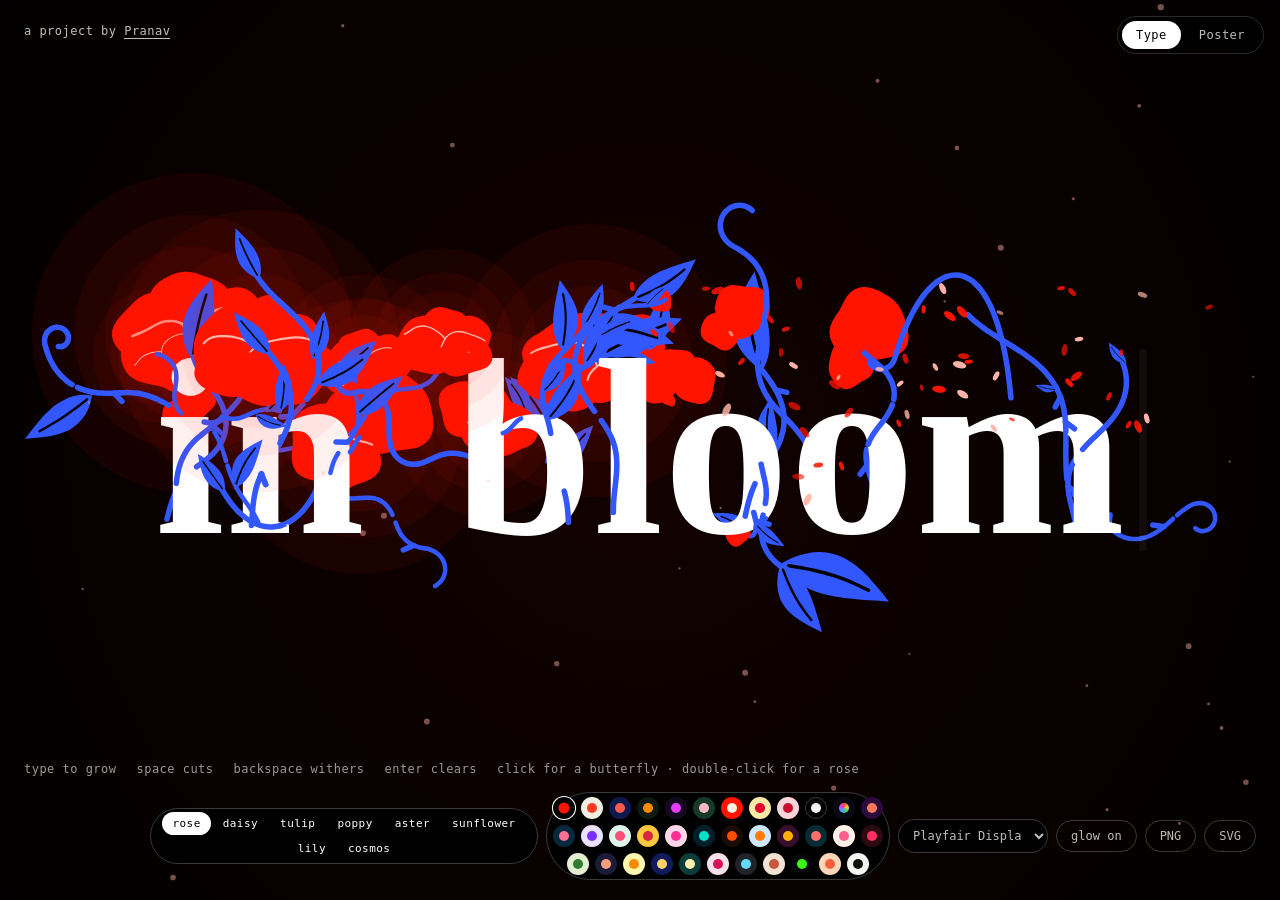
==== commit 8357c032: "Add files via upload" ====
--- a/index.html
+++ b/index.html
@@ -3,723 +3,34 @@
 <head>
 <meta charset="utf-8">
 <meta name="viewport" content="width=device-width, initial-scale=1, viewport-fit=cover">
-<title>Bloomtype — A Generative Type Garden</title>
-<meta name="description" content="A generative typography garden. Type a word and watch stems, leaves, and flowers bloom around every letter.">
+<title>Bloomtype — type that grows into a garden</title>
+<meta name="description" content="Type a word and watch stems, leaves and flowers grow out of the letters. Space cuts the stems, backspace withers, enter clears. Export PNG, SVG, video and frames.">
 <meta name="theme-color" content="#000000">
-<meta name="application-name" content="Bloomtype">
+<meta name="color-scheme" content="dark light">
 <meta property="og:type" content="website">
-<meta property="og:title" content="Bloomtype — A Generative Type Garden">
-<meta property="og:description" content="Type to grow a garden. Create living typography, experiment with flowers and palettes, and export your work.">
+<meta property="og:title" content="Bloomtype">
+<meta property="og:description" content="Type a word and watch it grow into a garden.">
 <meta name="twitter:card" content="summary">
-<meta name="twitter:title" content="Bloomtype — A Generative Type Garden">
-<meta name="twitter:description" content="A generative typography garden. Type to grow a garden.">
-<link rel="icon" type="image/svg+xml" href="data:image/svg+xml,%3Csvg xmlns='http://www.w3.org/2000/svg' viewBox='0 0 64 64'%3E%3Cpath d='M30 40C28 48 34 54 30 62' fill='none' stroke='%233257FF' stroke-width='3.5' stroke-linecap='round'/%3E%3Cpath d='M31 53C40 46 47 50 45 57C39 59 33 57 31 53Z' fill='%233257FF'/%3E%3Cg fill='%23FF1400'%3E%3Ccircle cx='30' cy='25' r='16'/%3E%3Ccircle cx='20' cy='30' r='11'/%3E%3Ccircle cx='40' cy='30' r='11'/%3E%3Ccircle cx='30' cy='36' r='11'/%3E%3C/g%3E%3Cpath d='M30 26c3-3 7 0 5 4s-8 3-9-2 4-9 10-7' fill='none' stroke='%23FFB4A8' stroke-width='2' stroke-linecap='round'/%3E%3C/svg%3E">
-<link rel="preconnect" href="https://fonts.googleapis.com">
-<link href="https://fonts.googleapis.com/css2?family=DM+Mono:wght@400;500&family=Playfair+Display:wght@700&display=swap" rel="stylesheet">
-<style>
-html,body{margin:0;height:100%;background:#000;overflow:hidden;overscroll-behavior:none}
-#app{position:fixed;inset:0;cursor:text;font-family:'DM Mono',ui-monospace,monospace;-webkit-user-select:none;user-select:none;touch-action:none;-webkit-tap-highlight-color:transparent}
-canvas{position:absolute;inset:0;width:100%;height:100%}
-#in{position:fixed;left:0;top:0;width:1px;height:1px;opacity:0;border:0;padding:0;font-size:16px;pointer-events:none}
-#bar{position:absolute;left:calc(24px + env(safe-area-inset-left));right:calc(24px + env(safe-area-inset-right));bottom:calc(20px + env(safe-area-inset-bottom));display:flex;justify-content:space-between;align-items:center;gap:16px;flex-wrap:wrap;font-size:12px;letter-spacing:.04em;pointer-events:none}
-#hints{display:flex;gap:20px;flex-wrap:wrap;opacity:.6;transition:opacity .6s}
-#pal{display:flex;gap:6px;align-items:center;padding:4px 6px;border:1px solid #3A3A3A;border-radius:999px;pointer-events:auto}
-#pal button{width:22px;height:22px;padding:0;border-radius:999px;cursor:pointer;display:flex;align-items:center;justify-content:center;transition:transform .15s}
-#pal button:hover{transform:scale(1.15)}
-#pal i{width:10px;height:10px;border-radius:999px;display:block}
-.c{display:none}
-#ctrls{display:flex;gap:8px;align-items:center;flex-wrap:wrap;justify-content:flex-end;pointer-events:none}
-#fl{display:flex;flex-wrap:wrap;justify-content:center;max-width:min(100%,380px);gap:2px;padding:3px;border:1px solid #3A3A3A;border-radius:999px;pointer-events:auto}
-#fl button{border:0;border-radius:999px;padding:5px 10px;font:inherit;font-size:11px;letter-spacing:.04em;cursor:pointer;background:transparent}
-#pal{flex-wrap:wrap;max-width:min(100%,330px);justify-content:center}
-@media (pointer:coarse){.f{display:none}.c{display:inline}}
-@media (max-width:600px){#bar{left:16px;right:16px;gap:10px}#hints{gap:12px;font-size:11px}#pal{gap:4px}#pal button{width:18px;height:18px}#pal i{width:8px;height:8px}}
-@media (prefers-reduced-motion:reduce){#hints{transition:none}}
-#credit{position:absolute;left:calc(24px + env(safe-area-inset-left));top:calc(24px + env(safe-area-inset-top));font-size:12px;letter-spacing:.04em;opacity:.75;pointer-events:none;max-width:60vw}
-#credit u{text-decoration:none;border-bottom:1px solid currentColor}
-#credit span{opacity:.6}
-#modes{position:absolute;top:calc(16px + env(safe-area-inset-top));right:calc(16px + env(safe-area-inset-right));z-index:5;display:flex;gap:4px;padding:4px;border:1px solid #2A2A2A;border-radius:999px;background:#000}
-#modes button{border:0;border-radius:999px;padding:7px 14px;font:inherit;font-size:12px;letter-spacing:.04em;cursor:pointer;background:transparent;color:#BDBDBD}
-#modes button.on{background:#fff;color:#000}
-#side{display:none;position:absolute;left:0;top:0;bottom:0;width:340px;box-sizing:border-box;background:#0A0A0A;border-right:1px solid #1E1E1E;padding:24px 22px 32px;overflow-y:auto;color:#EDEDED;font-size:12px;letter-spacing:.03em;flex-direction:column;gap:12px;z-index:3;touch-action:pan-y;cursor:default}
-body.poster #side{display:flex}
-body.poster #bar,body.poster #credit{display:none}
-body.poster #cv{inset:auto;left:340px;top:56px;width:min(calc(100vw - 404px),calc(100vh - 96px));height:min(calc(100vw - 404px),calc(100vh - 96px));margin:0 32px;border:1px solid #1E1E1E;box-sizing:border-box}
-.ttl{font-family:'Playfair Display',serif;font-weight:700;font-size:26px;color:#fff}.mut{color:#8C8C8C}
-.lab{color:#8C8C8C;text-transform:uppercase;font-size:11px;letter-spacing:.08em;margin-top:14px}
-#words{background:#000;border:1px solid #2A2A2A;border-radius:10px;color:#fff;font-family:'Playfair Display',serif;font-weight:700;font-size:22px;padding:10px 12px;outline:none;width:100%;box-sizing:border-box;-webkit-user-select:text;user-select:text}
-#words:focus{border-color:#fff}
-#fcards,#pcards,#mcards{display:grid;grid-template-columns:1fr 1fr;gap:8px}
-.card{background:transparent;border:1px solid #2A2A2A;color:#EDEDED;font:inherit;padding:10px 12px;border-radius:12px;cursor:pointer;text-align:left}
-.card:hover{border-color:#8C8C8C}.card.sel{border-color:#fff;background:#161616}
-.pcard{padding:6px 6px 8px}
-.mcard{display:flex;flex-direction:column;gap:4px}
-.sw{display:flex;align-items:center;justify-content:center;height:44px;border-radius:8px;margin-bottom:8px}
-.sw i{width:18px;height:18px;border-radius:50%;display:block}.sw b{font-family:'Playfair Display',serif;font-size:18px;margin-left:8px}
-#regrow{align-self:flex-start;border-radius:999px}
-.big{background:#fff;color:#000;border:0;text-align:center;border-radius:999px;padding:12px 14px;font-weight:500}
-.big:hover{background:#ddd}.big:disabled,.card:disabled{opacity:.4;cursor:default}
-#xf,#xp{text-align:center;border-radius:999px;padding:11px 14px}
-@media (max-width:720px){#side{top:auto;width:100%;height:46%;border-right:0;border-top:1px solid #1E1E1E}body.poster #cv{left:50%;top:64px;transform:translateX(-50%);margin:0;width:min(92vw,calc(54vh - 80px));height:min(92vw,calc(54vh - 80px))}#credit span{display:none}}
-</style>
+<link rel="icon" type="image/svg+xml" href="favicon.svg">
+<link rel="stylesheet" href="fonts/fonts.css">
+<link rel="stylesheet" href="styles.css">
 </head>
 <body>
-<noscript><div style="position:fixed;inset:0;display:grid;place-items:center;padding:2rem;background:#000;color:#fff;font:16px/1.6 system-ui,sans-serif;text-align:center">Bloomtype needs JavaScript enabled to grow its generative garden.</div></noscript>
-<div id="app" role="application" aria-label="Bloomtype interactive generative typography garden">
+<div id="app">
   <canvas id="cv"></canvas>
   <input id="in" aria-label="Type to grow a garden" autocapitalize="off" autocomplete="off" autocorrect="off" spellcheck="false">
   <div id="credit">a project by <u>Pranav</u></div>
   <div id="modes"><button data-m="type" class="on">Type</button><button data-m="poster">Poster</button></div>
   <div id="side"><div class="ttl">Poster</div><div class="mut" id="pinfo">1:1 · 3s loop · 30 fps</div>
     <div class="lab">Words</div><input id="words" value="in bloom" maxlength="40" spellcheck="false" autocomplete="off"><button class="card" id="regrow">Regrow garden</button>
-    <div class="lab">Flower</div><div id="fcards"></div><button id="gl2" class="card" style="margin-top:8px">glow on</button><div class="lab">Motion</div><div id="mcards"></div><div class="lab">Palette</div><div id="pcards"></div>
+    <div class="lab">Flower</div><div id="fcards"></div><button id="gl2" class="card" style="margin-top:8px">glow on</button><div class="lab">Typeface</div><div id="tcards"></div><div class="lab">Motion</div><div id="mcards"></div><div class="lab">Palette</div><div id="pcards"></div>
     <div class="lab">Export · 1080 × 1080 loop</div><button id="xv" class="card big">Export MP4 loop</button><button id="xf" class="card">PNG frames (.zip)</button><button id="xp" class="card">PNG still</button><div id="xs" class="mut" style="min-height:16px"></div></div>
   <div id="bar">
     <div id="hints"><span class="f">type to grow</span><span class="c">tap to type</span><span>space cuts</span><span class="f">backspace withers</span><span class="c">⌫ withers</span><span class="f">enter clears</span><span class="c">return clears</span><span>click for a butterfly · double-click for a rose</span></div>
-    <div id="ctrls"><div id="fl"></div><div id="pal"></div><button id="gl" class="card" style="pointer-events:auto;border-radius:999px;padding:8px 14px;color:#BDBDBD;border-color:#3A3A3A">glow on</button><button id="xp2" class="card" style="pointer-events:auto;border-radius:999px;padding:8px 14px;color:#BDBDBD;border-color:#3A3A3A">PNG</button><button id="xsvg" class="card" style="pointer-events:auto;border-radius:999px;padding:8px 14px;color:#BDBDBD;border-color:#3A3A3A">SVG</button></div>
+    <div id="ctrls"><div id="fl"></div><div id="pal"></div><select id="fsel" aria-label="Typeface" style="pointer-events:auto;background:#000;color:#BDBDBD;border:1px solid #3A3A3A;border-radius:999px;padding:8px 10px;font:inherit;cursor:pointer;max-width:150px"></select><button id="gl" class="card" style="pointer-events:auto;border-radius:999px;padding:8px 14px;color:#BDBDBD;border-color:#3A3A3A">glow on</button><button id="xp2" class="card" style="pointer-events:auto;border-radius:999px;padding:8px 14px;color:#BDBDBD;border-color:#3A3A3A">PNG</button><button id="xsvg" class="card" style="pointer-events:auto;border-radius:999px;padding:8px 14px;color:#BDBDBD;border-color:#3A3A3A">SVG</button></div>
   </div>
 </div>
-<script>
-(() => {
-const F = '"Playfair Display",Georgia,serif', SENT = '\u200b';
-const PAL = [
-['Rose noir','#000000','#FF1400','#3257FF','#FFB4A8','#FFFFFF'],['Paper','#F3EEE4','#FF3B1F','#1C2B8F','#FFD2C4','#111111'],
-['Midnight','#0D1B4C','#FF5A4E','#9FB4FF','#FFD6CF','#FFFFFF'],['Citrus','#0E1A12','#FF8A00','#1FA463','#FFE2B8','#FFF6E8'],
-['Orchid','#140A1F','#E63CFF','#2FB8A6','#F9D1FF','#FFFFFF'],['Moss','#133A2A','#FFB7C5','#7FD18B','#FFFFFF','#F6F1E7'],
-['Tomato','#FF1400','#FFF1E0','#0B0B0B','#FF1400','#000000'],['Butter','#FFE9A8','#E4002B','#0F5132','#FFC2C2','#1A1A1A'],
-['Blush','#FAD4D8','#C8102E','#274690','#FFE3E6','#1A1A1A'],['Mono','#000000','#F2F2F2','#6E6E6E','#000000','#FFFFFF'],
-['Rainbow','#0A0A14','#FF5A4E','#7FD18B','#FFFFFF','#FFFFFF'],['Sunset','#2B0A3D','#FF7A59','#FFD166','#FFE3C8','#FFF4E6'],
-['Lagoon','#06283D','#FF6F91','#47B5FF','#FFE3EC','#DFF6FF'],['Lilac','#E8E0FF','#7B2FF7','#00A676','#D9C8FF','#1B1033'],
-['Mint','#DDF5EA','#FF4F79','#127C5B','#FFD1DC','#0B2B20'],['Marigold','#FFC83D','#D7263D','#1B1B3A','#FFE9A8','#1B1B3A'],
-['Candy','#FFD6E8','#FF2E93','#5B2EFF','#FFF0F7','#2A0A3D'],['Ocean','#001F2E','#00E5C7','#FF5C8A','#C8FFF6','#E8FFFB'],
-['Ember','#1A0B05','#FF4D00','#FFC400','#FFD9B8','#FFF1E0'],['Sky','#CDE8FF','#FF7A00','#0B3D91','#FFE0B8','#0B1E4A'],
-['Plum','#3A0F2E','#FFB000','#F25CA2','#FFE6A8','#FFF2F7']];
-const OPT = { boil: true, recoil: 20, density: 1 };
-const cv = document.getElementById('cv'), inp = document.getElementById('in'); let g = cv.getContext('2d');
-let W = 0, H = 0, dpr = 1, letters = [], uid = 1, cache = {}, Sd = 0, St = 0, wrapped = false, cx = 0, cy = 0, ctx_ = 0, cty = 0;
-let mx = null, my = 0, lastKey = 0, pi = 0, cc = PAL[0], flies = [], perch = [], gifts = [], kd_ = false, lt = 0, lastTap = null, now_ = 0;
-const t0 = performance.now();
-const touch = matchMedia('(pointer: coarse)').matches;
-
-// ---------- math ----------
-const h = n => { const x = Math.sin(n) * 43758.5453; return x - Math.floor(x); };
-const spr = (t, k = 7, w = 16) => t <= 0 ? 0 : 1 - Math.exp(-t * k) * Math.cos(t * w);
-const eo = t => t <= 0 ? 0 : t >= 1 ? 1 : 1 - Math.pow(1 - t, 3);
-const rng = seed => { let s = seed | 0; return () => { s = (s + 0x6D2B79F5) | 0; let t = Math.imul(s ^ (s >>> 15), 1 | s); t = (t + Math.imul(t ^ (t >>> 7), 61 | t)) ^ t; return ((t ^ (t >>> 14)) >>> 0) / 4294967296; }; };
-const bez = (a, b, c, d, n) => { const P = []; for (let i = 0; i <= n; i++) { const t = i / n, u = 1 - t; P.push([u*u*u*a[0]+3*u*u*t*b[0]+3*u*t*t*c[0]+t*t*t*d[0], u*u*u*a[1]+3*u*u*t*b[1]+3*u*t*t*c[1]+t*t*t*d[1]]); } return P; };
-const at = (P, u) => { const n = P.length, i = Math.min(n - 2, Math.max(1, Math.round(u * (n - 1)))); return [P[i], Math.atan2(P[i+1][1] - P[i-1][1], P[i+1][0] - P[i-1][0])]; };
-const jit1 = (id, f, amp) => [(h(id*1.37+f*7.13)*2-1)*amp, (h(id*2.71+f*3.11)*2-1)*amp, (h(id*5.3+f*1.7)*2-1)*0.035];
-const jit = (id, f, amp) => { if (!amp) return [0, 0, 0]; const a = jit1(id, f, amp), b = jit1(id, f + 1, amp), t = JF * JF * (3 - 2 * JF); return [a[0] + (b[0] - a[0]) * t, a[1] + (b[1] - a[1]) * t, a[2] + (b[2] - a[2]) * t]; };
-const mid = (a, b) => [(a[0]+b[0])/2, (a[1]+b[1])/2];
-function path(c, p, closed) {
-  const n = p.length; if (n < 2) return;
-  if (closed) { const s = mid(p[n-1], p[0]); c.moveTo(s[0], s[1]); for (let i = 0; i < n; i++) { const q = mid(p[i], p[(i+1)%n]); c.quadraticCurveTo(p[i][0], p[i][1], q[0], q[1]); } c.closePath(); }
-  else { c.moveTo(p[0][0], p[0][1]); for (let i = 1; i < n - 1; i++) { const q = mid(p[i], p[i+1]); c.quadraticCurveTo(p[i][0], p[i][1], q[0], q[1]); } c.lineTo(p[n-1][0], p[n-1][1]); }
-}
-let B = {
-  fill: (p, col) => { g.beginPath(); path(g, p, true); g.fillStyle = col; g.fill(); },
-  stroke: (p, col, w) => { g.beginPath(); path(g, p, false); g.strokeStyle = col; g.lineWidth = w; g.lineCap = 'round'; g.lineJoin = 'round'; g.stroke(); },
-  rect: (x, y, w, hh, col) => { g.fillStyle = col; g.fillRect(x, y, w, hh); },
-  text: (ch, x, y, S, col) => { g.font = `700 ${S}px ${F}`; g.textAlign = 'center'; g.textBaseline = 'alphabetic'; g.fillStyle = col; g.fillText(ch, x, y); }
-};
-function vine(base, dir, len, amp, waves, ph, bend, n) {
-  n = n || 40; const P = [[base[0], base[1]]], step = len / n; let x = base[0], y = base[1];
-  for (let i = 1; i <= n; i++) { const u = i / n, a = dir + bend * u + amp * Math.sin(u * Math.PI * waves + ph) * Math.min(1, u * 3); x += Math.cos(a) * step; y += Math.sin(a) * step; P.push([x, y]); }
-  return P;
-}
-function curl(P, sign, rad) {
-  const n = P.length, e = P[n-1], a = Math.atan2(e[1] - P[n-2][1], e[0] - P[n-2][0]);
-  const c = [e[0] - Math.sin(a) * sign * rad, e[1] + Math.cos(a) * sign * rad], a0 = Math.atan2(e[1] - c[1], e[0] - c[0]);
-  for (let i = 1; i <= 14; i++) { const u = i / 14, t = a0 + sign * u * Math.PI * 1.6, rr = rad * (1 - 0.5 * u); P.push([c[0] + Math.cos(t) * rr, c[1] + Math.sin(t) * rr]); }
-  return P;
-}
-function weave(r, startLayer) {
-  const cuts = [], nc = 1 + Math.floor(r() * 3); for (let i = 0; i < nc; i++) cuts.push(0.15 + r() * 0.7); cuts.sort((a, b) => a - b);
-  const segs = []; let u0 = 0, layer = startLayer;
-  for (const c of cuts) { if (c <= u0) continue; segs.push({ u0, u1: c, layer }); if (r() < 0.3) u0 = Math.min(0.98, c + 0.02 + r() * 0.03); else u0 = c; layer = 1 - layer; }
-  segs.push({ u0, u1: 1, layer }); return segs;
-}
-const layerAt = (segs, u) => { for (const s of segs) if (u >= s.u0 && u <= s.u1) return s.layer; return segs[segs.length-1].layer; };
-
-// ---------- layout ----------
-function resize() {
-  const r = cv.getBoundingClientRect(); dpr = window.devicePixelRatio || 1; if (!r.width) return;
-  W = r.width; H = r.height; cv.width = Math.round(W * dpr); cv.height = Math.round(H * dpr); layout(true);
-}
-function mw(ch) {
-  if (cache[ch] != null) return cache[ch];
-  g.font = `700 100px ${F}`; let w = g.measureText(ch).width / 100; if (ch === ' ') w *= 1.4; return (cache[ch] = w);
-}
-function layoutCore(A) {
-  const maxW = W * 0.8, S0 = H * 0.28, LH = 2.1, ws = A.map(l => mw(l.ch)), words = []; let cur = null;
-  A.forEach((l, i) => { if (l.ch === ' ') { if (cur) { words.push(cur); cur = null; } words.push({ sp: true, idx: [i] }); } else { if (!cur) cur = { idx: [] }; cur.idx.push(i); } });
-  if (cur) words.push(cur);
-  const lineW = (li, S) => { let e = li.length; while (e > 0 && A[li[e-1]].ch === ' ') e--; let w = 0; for (let k = 0; k < e; k++) w += ws[li[k]]; return w * S; };
-  const wrap = S => { const lines = [[]]; let lw = 0; for (const w of words) { const ww = w.idx.reduce((s, i) => s + ws[i], 0) * S; if (!w.sp && lw > 0 && lw + ww > maxW) { lines.push([]); lw = 0; } lines[lines.length-1].push(...w.idx); lw += ww; } return lines; };
-  let lines = [A.map((_, i) => i)]; const unit = lineW(lines[0], 1);
-  let S = unit > 0 ? Math.min(S0, maxW / unit) : S0;
-  const multi = words.filter(w => !w.sp).length > 1;
-  let wr = multi && (S < H * 0.1 || (wrapped && S < H * 0.14));
-  if (wr) {
-    let lo = H * 0.03, hi = H * 0.15;
-    for (let k = 0; k < 22; k++) { const m = (lo + hi) / 2, ls = wrap(m); if (ls.every(li => lineW(li, m) <= maxW) && ls.length * LH * m <= H * 0.82) lo = m; else hi = m; }
-    S = lo; lines = wrap(S); if (lines.length < 2) wr = false;
-  }
-  const n = lines.length, lh = LH * S;
-  lines.forEach((li, k) => { let x = W / 2 - lineW(li, S) / 2; const y = H / 2 + (k - (n - 1) / 2) * lh + 0.33 * S; li.forEach(i => { const l = A[i], w = ws[i] * S; l.tx = x + w / 2; l.ty = y; l.tw = w; x += w; }); });
-  return { S, wr };
-}
-function layout(snap) {
-  if (!W) return;
-  const A = letters.filter(l => !l.dead), res = layoutCore(A); wrapped = res.wr;
-  A.forEach(l => { if (l.x == null) { l.x = l.tx; l.y = l.ty; } });
-  const S = res.S, last = A[A.length-1]; St = S;
-  ctx_ = last ? last.tx + last.tw / 2 + 0.07 * S : W / 2; cty = last ? last.ty - 0.33 * S : H / 2;
-  if (snap || !Sd) { Sd = S; cx = ctx_; cy = cty; A.forEach(l => { l.x = l.tx; l.y = l.ty; }); }
-}
-
-// ---------- growth ----------
-function wordParams(ws) {
-  const r = rng(ws * 7 + 13), dens = OPT.density;
-  return { roseP: 0.3 + r() * 0.3, leafy: (0.6 + r() * 0.8) * dens, dens, lean: (r() - 0.5) * 0.6, big: 0.85 + r() * 0.45, curvy: 0.8 + r() * 0.6, bridgeP: Math.min(0.95, (0.45 + r() * 0.35) * dens), w: 0.5 };
-}
-function grow(r, E, nid, p, o) {
-  const tip = o.tip || (r() < p.roseP ? 'rose' : r() < 0.45 ? 'fan' : r() < 0.6 ? 'leaf' : 'curl');
-  let P = o.pts || vine(o.base, o.dir, o.len, (0.35 + r() * 0.45) * p.curvy, 1 + r() * 1.6, r() * 6.28, (r() - 0.5) * 1.2, 40);
-  if (tip === 'curl') P = curl(P, r() < 0.5 ? -1 : 1, 0.05 + r() * 0.05);
-  const segs = weave(r, o.layer0 != null ? o.layer0 : (r() < 0.5 ? 0 : 1)), dur = Math.max(320, (o.len || 0.8) * 620), thorns = [], nt = Math.floor(r() * 2.5);
-  for (let i = 0; i < nt; i++) thorns.push({ u: 0.15 + r() * 0.65, s: r() < 0.5 ? -1 : 1 });
-  E.push({ t: 'stem', id: nid(), pts: P, segs, d0: o.d0, dur, w: o.depth ? 0.82 : 1, thorns });
-  const nl = Math.floor(r() * 2.8 * p.leafy); let sd = r() < 0.5 ? -1 : 1;
-  for (let i = 0; i < nl; i++) { const u = 0.25 + r() * 0.6, [q, a] = at(P, u); sd = -sd; E.push({ t: 'leaf', id: nid(), x: q[0], y: q[1], a: a + sd * (0.55 + r() * 0.5), L: (0.14 + r() * 0.2) * (o.depth ? 0.8 : 1), bend: (r() - 0.5) * 1.2, layer: layerAt(segs, u), d0: o.d0 + dur * u }); }
-  const [tp, ta] = at(P, 1), td = o.d0 + dur * 0.8, tl = layerAt(segs, 1);
-  if (tip === 'rose') {
-    const R = (0.13 + r() * 0.15) * p.big * (o.depth ? 0.75 : 1), over = tp[1] > -0.78 && tp[1] < 0.05 && Math.abs(tp[0]) < p.w * 0.5, layer = over ? (r() < 0.22 ? 1 : 0) : (r() < 0.6 ? 1 : tl);
-    E.push({ t: 'rose', id: nid(), x: tp[0], y: tp[1], R, rot: (r() - 0.5), ph1: r() * 6.28, ph2: r() * 6.28, turns: 1.8 + r(), layer, d0: td });
-    if (r() < 0.2) { const oo = ta + (r() < 0.5 ? 1 : -1) * 1.3; E.push({ t: 'rose', id: nid(), x: tp[0] + Math.cos(oo) * R * 1.4, y: tp[1] + Math.sin(oo) * R * 1.4, R: R * (0.6 + r() * 0.3), rot: (r() - 0.5) * 1.2, ph1: r() * 6.28, ph2: r() * 6.28, turns: 1.8 + r(), layer, d0: td + 120 }); }
-  } else if (tip === 'fan') {
-    const spread = 0.6 + r() * 0.3; for (let j = 0; j < 2; j++) E.push({ t: 'leaf', id: nid(), x: tp[0], y: tp[1], a: ta + (j - 0.5) * spread, L: 0.2 + r() * 0.2, bend: (j - 0.5) * 0.8, layer: tl, d0: td + j * 60 });
-  } else if (tip === 'leaf') E.push({ t: 'leaf', id: nid(), x: tp[0], y: tp[1], a: ta + (r() - 0.5) * 0.3, L: 0.16 + r() * 0.16, bend: r() - 0.5, layer: tl, d0: td });
-  if (!o.depth && r() < 0.3) { const u = 0.35 + r() * 0.35, [q, a] = at(P, u); grow(r, E, nid, p, { base: q, dir: a + (r() < 0.5 ? -1 : 1) * (0.7 + r() * 0.4), len: (o.len || 0.8) * (0.35 + r() * 0.2), d0: o.d0 + dur * u, depth: 1, layer0: layerAt(segs, u) }); }
-}
-function gen(l) {
-  const r = rng((l.ws ^ Math.imul(l.wi + 1, 2654435761)) + Math.floor(RAND() * 1e6)), p = wordParams(l.ws), E = []; let k0 = 0; const nid = () => l.id * 100 + (k0++);
-  const w = mw(l.ch), inX = () => (r() - 0.5) * w * 0.7; p.w = w;
-  const nUp = 1 + (r() < 0.45 * p.dens ? 1 : 0);
-  for (let i = 0; i < nUp; i++) grow(r, E, nid, p, { base: [inX(), -r() * 0.3], dir: -Math.PI / 2 + p.lean * 0.5 + (r() - 0.5) * 0.7, len: 0.6 + r() * 0.5, d0: 40 + i * 130, tip: l.wi === 0 && i === 0 ? 'rose' : null });
-  if (r() < 0.4 * p.dens) grow(r, E, nid, p, { base: [inX(), -0.1 - r() * 0.35], dir: Math.PI / 2 + (r() - 0.5) * 0.8, len: 0.35 + r() * 0.35, d0: 160 });
-  if (l.prev && r() < p.bridgeP) {
-    const px = -(mw(l.prev.ch) + w) / 2, a = [inX(), -0.05 - r() * 0.55], b = [px + (r() - 0.5) * 0.25, -0.05 - r() * 0.55];
-    const bulge = (r() < 0.55 ? -1 : 1) * (0.4 + r() * 0.4), dx = b[0] - a[0];
-    let P = bez(a, [a[0] + dx * 0.15, a[1] + bulge], [b[0] - dx * 0.15, b[1] + bulge * 0.9], b, 40);
-    if (r() < 0.45) P = P.slice(0, Math.floor(P.length * (0.7 + r() * 0.2)));
-    grow(r, E, nid, p, { pts: P, len: Math.abs(dx) + Math.abs(bulge), d0: 90, tip: r() < 0.5 ? 'curl' : r() < 0.5 ? 'leaf' : 'rose' });
-  }
-  if (l.wi === 0) grow(r, E, nid, p, { base: [-w * 0.3, -0.15 - r() * 0.4], dir: Math.PI + (r() - 0.5) * 1.2, len: 0.45 + r() * 0.3, d0: 120, tip: 'curl' });
-  l.els = E; l.endEls = null;
-  const T = [], tr = rng(l.id * 977 + Math.floor(RAND() * 1e6));
-  grow(tr, T, () => l.id * 100 + 90 + T.length, p, { base: [w * 0.25, -0.1 - tr() * 0.45], dir: (tr() - 0.5) * 1.4, len: 0.45 + tr() * 0.25, d0: 0, tip: 'curl', depth: 1 });
-  l.tend = T.filter(e => e.t === 'stem').slice(0, 1);
-}
-function genEnd(l, rel) {
-  const r = rng(l.ws + l.wi * 31 + Math.floor(RAND() * 1e6)), p = wordParams(l.ws), E = []; let k0 = 50; const nid = () => l.id * 100 + (k0++);
-  const w = mw(l.ch), n = 1 + Math.floor(r() * 2.5); p.w = w;
-  for (let i = 0; i < n; i++) grow(r, E, nid, p, { base: [(r() - 0.2) * w * 0.6, -r() * 0.5], dir: -Math.PI / 2 + 0.6 + (i - (n - 1) / 2) * 0.9 + (r() - 0.5) * 0.4, len: 0.4 + r() * 0.45, d0: rel + 40 + i * 90, depth: 1, tip: i === 0 || r() < 0.5 ? 'rose' : 'fan' });
-  l.endEls = E;
-}
-
-// ---------- drawing ----------
-function strokeRange(P, a, b, col, w) {
-  const n = P.length - 1, ia = a * n, ib = b * n;
-  const lerp = t => { const i = Math.min(n - 1, Math.floor(t)), f = t - i; return [P[i][0] + (P[i+1][0] - P[i][0]) * f, P[i][1] + (P[i+1][1] - P[i][1]) * f]; };
-  const pts = [lerp(ia)]; for (let i = Math.floor(ia) + 1; i < ib; i++) pts.push(P[i]); pts.push(lerp(ib));
-  if (pts.length >= 2) B.stroke(pts, col, w);
-}
-function leaf(bx, by, a, L, bend) {
-  if (L < 0.5) return;
-  const ca = Math.cos(a), sa = Math.sin(a), px = -sa, py = ca;
-  const ax = u => { const b = Math.sin(Math.PI * u) * bend * 0.15 * L; return [bx + ca * u * L + px * b, by + sa * u * L + py * b]; };
-  const N = 12, s1 = [], s2 = [];
-  for (let i = 0; i <= N; i++) { const u = i / N, c = ax(u), w = L * LS().w * Math.sin(Math.PI * Math.pow(u, LS().e)); s1.push([c[0] + px * w, c[1] + py * w]); s2.push([c[0] - px * w, c[1] - py * w]); }
-  const tip = ax(1), base = ax(0);
-  B.fill([base, ...s1.slice(1, N), tip, tip, ...s2.slice(1, N).reverse(), base], cc[3]);
-  if (L > 6) { const v = []; for (let i = 0; i <= 8; i++) v.push(ax(0.08 + 0.72 * i / 8)); B.stroke(v, cc[1], Math.max(0.8, L * 0.03)); }
-}
-function rose(x0, y0, R, rot, e, a, tl) {
-  const cr = Math.cos(rot), sr = Math.sin(rot), tm = tl ? Math.hypot(tl[0], tl[1]) : 0, ux = tm ? tl[0] / tm : 0, uy = tm ? tl[1] / tm : 0, sq = -0.28 * tm;
-  const T = (x, y, z = 0) => { let dx = x * cr - y * sr, dy = x * sr + y * cr; if (tm) { const k = (dx * ux + dy * uy) * sq; dx += k * ux + tl[0] * R * z; dy += k * uy + tl[1] * R * z; } return [x0 + dx, y0 + dy]; };
-  const P = [[0,-0.36,0.56,0.54,0,0,0],[-0.5,-0.06,0.6,0.6,-0.35,0,0],[0.52,-0.06,0.6,0.6,0.35,0,0],[-0.42,0.3,0.62,0.48,0.2,0.12,1],[0.47,0.3,0.62,0.48,-0.2,0.12,1],[0.05,0.42,0.56,0.38,0,0.14,0]];
-  const lw = Math.max(0.8, R * 0.045), st = 85;
-  P.forEach((q, i) => {
-    const s = spr((a - i * st) / 1000, 8, 14); if (s <= 0.001) return;
-    const open = (1 - Math.min(1, s)) * (q[0] < 0 ? 0.5 : -0.5), ang = q[4] + open, ca = Math.cos(ang), sa = Math.sin(ang);
-    const pt = th => { const rr = 1 + 0.08 * Math.sin(3 * th + e.ph1 + i) + 0.04 * Math.sin(5 * th + e.ph2), lx = Math.cos(th) * q[2] * rr, ly = Math.sin(th) * q[3] * rr; const px = q[0] + lx * ca - ly * sa, py = q[1] + lx * sa + ly * ca; return T(px * s * R, (0.5 + (py - 0.5) * s) * R, q[5]); };
-    const pts = []; for (let k = 0; k < 26; k++) pts.push(pt(k / 26 * Math.PI * 2));
-    B.fill(pts, cc[2]);
-    if (q[6] && R >= 12 && s > 0.4) { const arc = []; for (let k = 0; k <= 14; k++) arc.push(pt(Math.PI * (1.18 + 0.64 * k / 14))); strokeRange(arc, 0, Math.min(1, (s - 0.4) / 0.5), cc[4], lw * 0.8); }
-  });
-  const fr = eo((a - P.length * st - 80) / 520);
-  if (fr > 0 && R > 3) {
-    const sp = [], scl = [], turns = R < 20 ? Math.min(e.turns, 1.3) : R < 32 ? e.turns * 0.8 : e.turns;
-    for (let i = 0; i <= 70; i++) { const u = i / 70, th = e.ph1 + u * turns * Math.PI * 2, rr = R * (0.08 + 0.57 * u); sp.push(T(Math.cos(th) * rr * 1.05, Math.sin(th) * rr * 0.72 - 0.12 * R, 0.34 - 0.24 * u)); }
-    strokeRange(sp, 0, fr, cc[4], lw);
-    if (R >= 14) { for (let i = 0; i <= 36; i++) { const u = i / 36; scl.push(T((-0.72 + 1.5 * u) * R, 0.36 * R + 0.16 * R * Math.abs(Math.sin(u * Math.PI * 3)), 0.18)); } strokeRange(scl, 0, fr, cc[4], lw); }
-  }
-}
-let FL = 'rose', RB = false, MT = [], GLOW = true, SVGM = false, FACE = true, PW = null, PR = null, PERCH = false, TXTALL = false, WITH = 260, POSTER = false, PO = null, PS = 'breathe', SEED = 7, pt0 = 0, RAND = Math.random;
-// leaf width/shape/length, stem thickness and thorns differ by flower
-const FS = { rose: { w: .18, e: .8, l: 1, s: 1, th: true }, daisy: { w: .07, e: .9, l: 1.3, s: .7, th: false }, tulip: { w: .1, e: .9, l: 1.7, s: 1.2, th: false }, poppy: { w: .2, e: .6, l: .95, s: .75, th: false }, aster: { w: .06, e: .85, l: .85, s: .55, th: false }, sunflower: { w: .3, e: .5, l: 1.15, s: 1.7, th: false }, lily: { w: .05, e: 1, l: 1.7, s: 1.05, th: false }, cosmos: { w: .035, e: 1, l: 1.4, s: .45, th: false } };
-const LS = () => FS[FL] || FS.rose;
-let PT = [], RP = [], fxT = 0, tpx = -99, tpy = -99, FD = 1, JF = 0;
-const pcol = () => RB ? `hsl(${Math.random() * 360 | 0} 90% 62%)` : (Math.random() < 0.6 ? cc[2] : cc[4]);
-function burst(x, y, n) { for (let i = 0; i < n; i++) PT.push({ x, y, vx: (Math.random() - 0.5) * 2.4, vy: -Math.random() * 2.2 - 0.4, r: 3 + Math.random() * 4, a: Math.random() * 6, va: (Math.random() - 0.5) * 0.2, t0: performance.now(), life: 1600 + Math.random() * 1400, c: pcol() }); if (PT.length > 160) PT.splice(0, PT.length - 160); }
-function fx(now) {
-  const dt = Math.min(40, now - (fxT || now)) / 16; fxT = now;
-  PT = PT.filter(p => now - p.t0 < p.life);
-  for (const p of PT) { p.vy += 0.035 * dt; p.vx *= 0.985; p.x += (p.vx + Math.sin(now / 400 + p.a) * 0.4) * dt; p.y += p.vy * dt; p.a += p.va * dt; const k = 1 - (now - p.t0) / p.life; g.globalAlpha = Math.min(1, k * 1.6); g.fillStyle = p.c; g.beginPath(); g.ellipse(p.x, p.y, p.r, p.r * 0.5, p.a, 0, 6.283); g.fill(); }
-  RP = RP.filter(r => now - r.t < 900);
-  for (const r of RP) { const k = (now - r.t) / 900; g.globalAlpha = (1 - k) * 0.6; g.strokeStyle = cc[4]; g.lineWidth = 2; g.beginPath(); g.arc(r.x, r.y, k * Sd * 1.4, 0, 6.283); g.stroke(); }
-  g.globalAlpha = 1;
-}
-const calm = matchMedia('(prefers-reduced-motion: reduce)').matches;
-function motes(now) {
-  if (calm) return;
-  if (!MT.length) for (let i = 0; i < 36; i++) MT.push({ x: Math.random() * W, y: Math.random() * H, r: 1 + Math.random() * 2.2, sp: 0.01 + Math.random() * 0.03, ph: Math.random() * 6 });
-  g.fillStyle = cc[4]; g.globalAlpha = 0.45;
-  for (const m of MT) { m.y -= m.sp * 16; m.x += Math.sin(now / 1500 + m.ph) * 0.25; if (m.y < -5) { m.y = H + 5; m.x = Math.random() * W; } g.beginPath(); g.arc(m.x, m.y, m.r, 0, 6.283); g.fill(); }
-  g.globalAlpha = 1;
-}
-function bloom(x0, y0, R, rot, e, a, tl, k) {
-  const cr = Math.cos(rot), sr = Math.sin(rot), sx = tl ? tl[0] * R * 0.3 : 0, sy = tl ? tl[1] * R * 0.3 : 0;
-  const T = (x, y) => { const dx = x * R, dy = y * R; return [x0 + dx * cr - dy * sr + sx, y0 + dx * sr + dy * cr + sy]; };
-  const petal = (ang, len, wid, off, s, col, dy, pt, vc) => {
-    const ca = Math.cos(ang), sa = Math.sin(ang), L = [], Rr = [];
-    for (let i = 0; i <= 10; i++) { const u = i / 10, w = wid / 2 * Math.pow(Math.sin(Math.PI * Math.pow(u, pt || 0.8)), 0.8) * (1 + 0.05 * Math.sin(u * 5 + e.ph1)), lx = (off + u * len) * s, ly = w * s; L.push(T(lx * ca - ly * sa, lx * sa + ly * ca + dy)); Rr.push(T(lx * ca + ly * sa, lx * sa - ly * ca + dy)); }
-    B.fill([...L, ...Rr.reverse()], col);
-    if (!vc && s > 0.5 && !SVGM) { g.globalAlpha = 0.22; B.stroke([0.12, 0.4, 0.7].map(u => { const lx = (off + u * len) * s; return T(lx * ca, lx * sa + dy); }), cc[4], Math.max(0.8, R * wid * 0.3)); g.globalAlpha = 1; }
-    if (vc && s > 0.5) B.stroke([0.15, 0.5, 0.8].map(u => { const lx = (off + u * len) * s; return T(lx * ca, lx * sa + dy); }), vc, Math.max(0.7, R * 0.03));
-  };
-  const ring = (n, len, wid, off, col, st, r0, pt, vc) => { for (let i = 0; i < n; i++) { const s = spr((a - i * st) / 1000, 8, 14); if (s > 0.001) petal(r0 + i / n * 6.2832, len, wid, off, Math.min(1.12, s), col, 0, pt, vc); } };
-  const disc = (r, col, dots, dc, nd) => {
-    const f = eo((a - 350) / 400); if (f <= 0) return; const c = (px, py, rr) => { const pts = []; for (let i = 0; i < 10; i++) { const th = i / 10 * 6.2832; pts.push(T(px + Math.cos(th) * rr, py + Math.sin(th) * rr)); } B.fill(pts, col); };
-    c(0, 0, r * f);
-    if (dots) { const dcol = col; col = dc; for (let i = 1; i < (nd || 36); i++) { const rr = Math.sqrt(i / (nd || 36)) * r * 0.85 * f, th = i * 2.4; c(Math.cos(th) * rr, Math.sin(th) * rr, Math.max(0.012, r * 0.07)); } col = dcol; }
-  };
-  const p1 = e.ph1, p2 = e.ph2;
-  if (k === 'daisy') { ring(16, 1.05, 0.17, 0.12, cc[4], 20, p1, 0.9); ring(16, 0.98, 0.15, 0.12, cc[2], 20, p1 + 0.2, 0.9, cc[4]); disc(0.27, cc[4]); disc(0.21, cc[3], 1, cc[4], 40); }
-  else if (k === 'aster') { ring(26, 1, 0.09, 0.05, cc[4], 14, p1, 0.9); ring(20, 0.85, 0.1, 0.05, cc[2], 14, p2, 0.9); ring(14, 0.6, 0.1, 0.04, cc[4], 14, p1, 0.9); disc(0.13, cc[3]); }
-  else if (k === 'poppy') { ring(4, 0.85, 0.95, 0.08, cc[2], 70, p1, 0.6, cc[4]); ring(4, 0.6, 0.7, 0.06, cc[4], 70, p2 + 0.7, 0.6); disc(0.15, cc[3], 1, cc[1], 24); }
-  else if (k === 'sunflower') { ring(30, 1.05, 0.2, 0.3, cc[4], 10, p1 + 0.1, 0.9); ring(26, 1, 0.2, 0.3, cc[2], 10, p1, 0.9, cc[4]); disc(0.48, cc[4]); disc(0.42, cc[3], 1, cc[2], 120); }
-  else if (k === 'cosmos') { ring(8, 0.95, 0.55, 0.08, cc[2], 40, p1, 0.55, cc[4]); disc(0.14, cc[3], 1, cc[4], 14); }
-  else if (k === 'lily') {
-    ring(3, 0.9, 0.34, 0.04, cc[4], 60, p1 + 0.5, 0.7); ring(6, 1.05, 0.42, 0.04, cc[2], 60, p1, 0.7, cc[4]);
-    const f = eo((a - 420) / 400); if (f > 0) for (let i = 0; i < 5; i++) { const th = p2 + i * 1.256, d = 0.55 * f; B.stroke([T(0, 0), T(Math.cos(th) * d, Math.sin(th) * d)], cc[3], Math.max(0.8, R * 0.03)); disc(0.03, cc[3]); }
-  } else {
-    [[-0.55, 0.9, 0.46], [0.55, 0.9, 0.46]].forEach(([d, len, wid], i) => { const s = spr((a - i * 60) / 1000, 8, 14); if (s > 0.001) petal(-1.5708 + d * s, len, wid, 0, Math.min(1.1, s), cc[4], 0.5, 0.7); });
-    [[-0.2, 1, 0.5], [0.2, 1, 0.5], [0, 1.1, 0.55]].forEach(([d, len, wid], i) => { const s = spr((a - 120 - i * 60) / 1000, 8, 14); if (s > 0.001) petal(-1.5708 + d * s, len, wid, 0, Math.min(1.1, s), cc[2], 0.5, 0.7, cc[4]); });
-  }
-}
-function bloomOld(x0, y0, R, rot, e, a, tl, k) {
-  const cr = Math.cos(rot), sr = Math.sin(rot), sx = tl ? tl[0] * R * 0.3 : 0, sy = tl ? tl[1] * R * 0.3 : 0;
-  const T = (x, y) => { const dx = x * R, dy = y * R; return [x0 + dx * cr - dy * sr + sx, y0 + dx * sr + dy * cr + sy]; };
-  const petal = (ang, len, wid, off, s, col, dy) => { const ca = Math.cos(ang), sa = Math.sin(ang), pts = []; for (let i = 0; i < 18; i++) { const th = i / 18 * 6.2832, lx = (off + len / 2 + Math.cos(th) * len / 2 * (1 + 0.06 * Math.sin(3 * th + e.ph1))) * s, ly = Math.sin(th) * wid / 2 * s; pts.push(T(lx * ca - ly * sa, lx * sa + ly * ca + dy)); } B.fill(pts, col); };
-  const ring = (n, len, wid, off, col, st, r0) => { for (let i = 0; i < n; i++) { const s = spr((a - i * st) / 1000, 8, 14); if (s > 0.001) petal(r0 + i / n * 6.2832, len, wid, off, Math.min(1.15, s), col, 0); } };
-  const disc = (r, col) => { const f = eo((a - 350) / 400); if (f <= 0) return; const pts = []; for (let i = 0; i < 14; i++) { const th = i / 14 * 6.2832; pts.push(T(Math.cos(th) * r * f, Math.sin(th) * r * f)); } B.fill(pts, col); };
-  if (k === 'daisy') { ring(12, 0.95, 0.24, 0.12, cc[2], 30, e.ph1); disc(0.2, cc[4]); }
-  else if (k === 'aster') { ring(22, 1.0, 0.1, 0.08, cc[2], 20, e.ph1); ring(14, 0.6, 0.1, 0.06, cc[4], 20, e.ph2); disc(0.12, cc[3]); }
-  else if (k === 'poppy') { ring(5, 0.8, 0.8, 0.12, cc[2], 60, e.ph1); ring(5, 0.5, 0.5, 0.08, cc[4], 60, e.ph2); disc(0.16, cc[3]); }
-  else { let s2 = 0; [[-0.5, 0.9, 0.5], [0.5, 0.9, 0.5], [0, 1.05, 0.58]].forEach(([d, len, wid], i) => { const s = spr((a - i * 70) / 1000, 8, 14); if (s > 0.001) { petal(-1.5708 + d * s, len, wid, 0, Math.min(1.15, s), cc[2], 0.45); if (i === 2) s2 = s; } }); if (s2 > 0.3) B.stroke([T(0, 0.45), T(0, 0.45 - 0.9 * Math.min(1, s2))], cc[4], Math.max(0.8, R * 0.045)); }
-}
-function near(x, y) { return mx != null ? [mx, my] : null; }
-const faceA = {};
-function faceTurn(e, x, y) {
-  let wx = 0, wy = 0; const A = near(x, y);
-  if (A) { const dx = A[0] - x, dy = A[1] - y, d = Math.hypot(dx, dy), reach = 300; if (d < reach && d > 0.001) { const w = 1 - d / reach, s = w * w * (3 - 2 * w) * Math.min(1, d / 40); wx = dx / d * s; wy = dy / d * s; } }
-  const c = faceA[e.id] || [0, 0]; c[0] += (wx - c[0]) * (1 - Math.pow(0.91, FD)); c[1] += (wy - c[1]) * (1 - Math.pow(0.91, FD)); faceA[e.id] = c; return c;
-}
-function wpt(S, l, x, y) {
-  const t = (now_ - l.birth) / 1000;
-  if (t > 0 && t < 2.5) { const hh = Math.max(0, (l.y - y) / S), dmp = Math.exp(-t * 3.2), dir = l.id % 2 ? 1 : -1; x += S * 0.07 * hh * dmp * Math.sin(t * 11) * dir; y += S * 0.035 * hh * dmp * Math.sin(t * 11 + 1.2); }
-  if (FACE && l.lean) { const hh = Math.min(2.5, Math.max(0, (l.y - y) / S)), f = hh * hh * 0.5 + hh * 0.5; x += l.lean[0] * S * 0.1 * f; y += l.lean[1] * S * 0.05 * f; }
-  return PW ? PW(x, y, l) : [x, y];
-}
-function drawStem(e, l, age, kk, S, f, amp, layer, frO) {
-  const fr = frO != null ? frO : eo((age - e.d0) / e.dur) * kk; if (fr <= 0) return;
-  const j = jit(e.id, f, amp), P = e.pts.map(p => wpt(S, l, l.x + p[0] * S + j[0], l.y + p[1] * S + j[1]));
-  for (const sg of e.segs) { if (sg.layer !== layer) continue; const b = Math.min(sg.u1, fr); if (b <= sg.u0) continue; strokeRange(P, sg.u0, b, cc[3], S * 0.022 * (e.w || 1) * LS().s); }
-  for (const th of LS().th ? e.thorns : []) if (fr > th.u && layerAt(e.segs, th.u) === layer) { const [p, a] = at(P, th.u), d = a + th.s * 2.3, L = S * 0.045; B.stroke([p, [p[0] + Math.cos(d) * L, p[1] + Math.sin(d) * L]], cc[3], S * 0.022); }
-}
-function drawEl(e, l, age, kk, S, f, amp) {
-  const j = jit(e.id, f, amp), wx = (x, y) => wpt(S, l, l.x + x * S + j[0], l.y + y * S + j[1]);
-  if (e.t === 'leaf') { const sc = spr((age - e.d0) / 1000, 7, 15) * kk; if (sc <= 0) return; const p = wx(e.x, e.y); leaf(p[0], p[1], e.a + j[2] + (PR ? PR(e) : 0), e.L * S * sc * LS().l, e.bend); }
-  else {
-    const a = age - e.d0; if (a < 0 || kk <= 0.001) return;
-    const p = wx(e.x, e.y), tl = FACE ? faceTurn(e, p[0], p[1]) : [0, 0], rw = PR ? PR(e) : 0;
-    if ((FACE || PERCH) && !l.dead && a > 700) perch.push({ id: e.id, x: p[0], y: p[1], R: e.R * S * kk });
-    const k = FL === 'mixed' ? ['rose', 'daisy', 'tulip', 'poppy', 'aster', 'sunflower', 'lily', 'cosmos'][e.id % 8] : FL, c2 = cc[2];
-    if (RB) cc[2] = `hsl(${(e.id * 47) % 360} 90% 60%)`;
-    if (GLOW && !SVGM && a > 300 && kk > 0.5) { g.fillStyle = cc[2]; g.globalAlpha = 0.06; for (const m of [2.3, 1.7, 1.25]) { g.beginPath(); g.arc(p[0], p[1], e.R * S * kk * m, 0, 6.283); g.fill(); } g.globalAlpha = 1; }
-    const ro = e.rot + j[2] + rw + tl[0] * 0.22; if (k === 'rose') rose(p[0], p[1], e.R * S * kk, ro, e, a, tl); else bloom(p[0], p[1], e.R * S * kk * 1.15, ro, e, a, tl, k);
-    cc[2] = c2;
-  }
-}
-function render(now) {
-  const S = Sd, A = letters.filter(l => !l.dead); now_ = now; perch = [];
-  for (const l of FACE ? letters : []) {
-    let tx = 0, ty = 0; const P = !l.dead && l.ch !== ' ' && mx != null ? [mx, my] : null;
-    if (P) { const dx = P[0] - l.x, dy = P[1] - (l.y - S * 0.6), d = Math.hypot(dx, dy), reach = Math.max(260, S * 3.2); if (d < reach && d > 1) { const w = 1 - d / reach, s = w * w * (3 - 2 * w); tx = dx / d * s; ty = dy / d * s; } }
-    const c = l.lean || (l.lean = [0, 0]); c[0] += (tx - c[0]) * (1 - Math.pow(0.93, FD)); c[1] += (ty - c[1]) * (1 - Math.pow(0.93, FD));
-  }
-  JF = (now / 120) % 1; const f = OPT.boil ? Math.floor(now / 120) : 0, amp = OPT.boil ? Math.max(0.8, S * 0.01) : 0;
-  const kd = l => l.dead ? 1 - eo((now - l.dead) / WITH) : 1;
-  const draw = layer => {
-    for (const l of letters) {
-      if (l.ch === ' ' || !l.els) continue;
-      const age = now - l.birth, kk = kd(l);
-      const each = e => { if (e.t === 'stem') drawStem(e, l, age, kk, S, f, amp, layer); else if (e.layer === layer) drawEl(e, l, age, kk, S, f, amp); };
-      l.els.forEach(each); if (l.endEls) l.endEls.forEach(each);
-      const i = A.indexOf(l), nx = i >= 0 ? A[i + 1] : null;
-      if (l.tend && (l.dead || !nx || nx.ch === ' ')) {
-        let fr = eo((now - l.tb - 150) / 450);
-        if (l.cut != null) fr *= 1 - eo((now - l.cut) / 150) * Math.min(0.85, OPT.recoil / (0.6 * S));
-        for (const e of l.tend) drawStem(e, l, age, kk, S, f, amp, layer, fr * kk);
-      }
-    }
-  };
-  draw(0);
-  for (const l of letters) if (l.ch !== ' ' && (TXTALL || !l.dead)) B.text(l.ch, l.x, l.y, S, cc[5]);
-  draw(1);
-}
-
-// ---------- butterflies ----------
-function butterfly(x, y, s, ang, o) {
-  const ca = Math.cos(ang), sa = Math.sin(ang), T = (px, py) => [x + (px * ca - py * sa) * s, y + (px * sa + py * ca) * s];
-  const wing = (wx, wy, rx, ry, a, side) => { const pts = [], c = Math.cos(a), sn = Math.sin(a); for (let k = 0; k < 22; k++) { const th = k / 22 * Math.PI * 2, r = 1 + 0.08 * Math.sin(th * 3), lx = Math.cos(th) * rx * r, ly = Math.sin(th) * ry * r; pts.push(T(side * (wx + lx * c - ly * sn) * (0.12 + 0.88 * o), wy + lx * sn + ly * c)); } return pts; };
-  for (const sd of [-1, 1]) { B.fill(wing(0.46, 0.28, 0.36, 0.3, 0.5, sd), cc[5]); B.fill(wing(0.55, -0.32, 0.55, 0.36, -0.55, sd), cc[5]); if (o > 0.35) B.fill(wing(0.66, -0.4, 0.13, 0.11, 0, sd), cc[2]); }
-  const body = []; for (let k = 0; k < 18; k++) { const th = k / 18 * Math.PI * 2; body.push(T(Math.cos(th) * 0.08, Math.sin(th) * 0.48)); }
-  B.fill(body, cc[3]); const lw = Math.max(0.8, s * 0.05);
-  B.stroke([T(0, -0.42), T(-0.14, -0.72), T(-0.24, -0.86)], cc[3], lw); B.stroke([T(0, -0.42), T(0.14, -0.72), T(0.24, -0.86)], cc[3], lw);
-}
-function spawnFly(x, y) {
-  if (flies.length >= 6) { const o = flies.find(f => f.st !== 'leave'); if (o) flyOff(o); }
-  const taken = new Set(flies.filter(f => f.st !== 'leave').map(f => f.pid)); let best = null, bd = 1e9;
-  for (const p of perch) { if (taken.has(p.id)) continue; const d = Math.hypot(p.x - x, p.y - y); if (d < bd) { bd = d; best = p; } }
-  flies.push({ x: x < W / 2 ? -40 : W + 40, y: y + (Math.random() - 0.5) * H * 0.4, vx: 0, vy: 0, st: best ? 'fly' : 'wander', pid: best ? best.id : null, hx: x, hy: y, t0: performance.now(), ph: Math.random() * 6, sz: Math.max(9, Sd * 0.09), seed: Math.random() * 100, ang: 0, open: 0 });
-}
-function flyOff(f) { f.st = 'leave'; f.pid = null; f.ex = f.x < W / 2 ? -80 : W + 80; f.ey = f.y - H * 0.3; }
-let _fl = 0;
-function drawFlies(now) {
-  const dt = Math.min(48, now - (_fl || now)); _fl = now; const byId = {}; for (const p of perch) byId[p.id] = p;
-  flies = flies.filter(f => {
-    const t = (now - f.t0) / 1000; let tx, ty;
-    if (f.st === 'sit' || f.st === 'fly') { const p = byId[f.pid]; if (!p) flyOff(f); else { tx = p.x + p.R * 0.05; ty = p.y - p.R * 0.55; } }
-    if (f.st === 'wander') { tx = f.hx + Math.sin(t * 1.3 + f.seed) * 70; ty = f.hy + Math.sin(t * 2.1 + f.seed) * 40; if (t > 3.5) flyOff(f); }
-    if (f.st === 'leave') { tx = f.ex; ty = f.ey; }
-    if (f.st === 'sit') {
-      f.x += (tx - f.x) * 0.35; f.y += (ty - f.y) * 0.35; f.ang *= 0.85; f.ph += dt * 0.004;
-      const burst = Math.sin(now / 1000 * 0.9 + f.seed) > 0.75; f.open = burst ? 0.2 + 0.8 * Math.abs(Math.cos(now / 1000 * 9 + f.seed)) : 0.25 + 0.15 * Math.sin(f.ph);
-    } else {
-      const dx = tx - f.x, dy = ty - f.y, d = Math.hypot(dx, dy) || 1, sp = f.st === 'leave' ? 0.42 : Math.min(0.34, 0.06 + d * 0.0016);
-      const ax = (dx / d * sp + Math.cos(t * 4.3 + f.seed) * 0.1) - f.vx, ay = (dy / d * sp + Math.sin(t * 7 + f.seed) * 0.12) - f.vy;
-      f.vx += ax * 0.06 * dt / 16; f.vy += ay * 0.06 * dt / 16; f.x += f.vx * dt; f.y += f.vy * dt + Math.sin(t * 13 + f.seed) * 0.6;
-      f.ang += (Math.max(-0.5, Math.min(0.5, f.vx * 1.4)) - f.ang) * 0.1; f.open = Math.abs(Math.cos(t * 17 + f.seed));
-      if (f.st === 'fly' && d < 5) { f.st = 'sit'; f.ph = 0; }
-      if (f.st === 'leave' && (f.x < -60 || f.x > W + 60 || f.y < -60)) return false;
-    }
-    butterfly(f.x, f.y, f.sz, f.ang, f.open); return true;
-  });
-}
-
-// ---------- frame ----------
-function frame() {
-  requestAnimationFrame(frame);
-  const now = performance.now(), dt = Math.min(64, now - (lt || now)); lt = now; if (!W) return;
-  if (POSTER && PO) { posterDraw(g, now - pt0, cv.width / 1080); return; }
-  FD = dt / 16.67; const k = 1 - Math.exp(-dt / 100); Sd += (St - Sd) * k; cx += (ctx_ - cx) * k; cy += (cty - cy) * k;
-  for (const l of letters) if (!l.dead && l.tx != null) { l.x += (l.tx - l.x) * k; l.y += (l.ty - l.y) * k; }
-  letters = letters.filter(l => !(l.dead && now - l.dead > 300));
-  g.setTransform(dpr, 0, 0, dpr, 0, 0); g.fillStyle = cc[1]; g.fillRect(0, 0, W, H);
-  const rg = g.createRadialGradient(W / 2, H / 2, 0, W / 2, H / 2, Math.max(W, H) * 0.7); rg.addColorStop(0, cc[2]); rg.addColorStop(1, cc[1]); g.globalAlpha = GLOW ? 0.07 : 0; g.fillStyle = rg; g.fillRect(0, 0, W, H); g.globalAlpha = 1;
-  render(now); drawFlies(now); motes(now); fx(now);
-  const LIFE = 60000; gifts = gifts.filter(o => now - o.t0 < LIFE);
-  for (const o of gifts) { const age = now - o.t0, w = 1 - eo((age - (LIFE - 2200)) / 2200); g.globalAlpha = Math.max(0, w); rose(o.x * W, o.y * H + (1 - w) * Sd * 0.3, Sd * 0.24 * (0.65 + 0.35 * w), o.rot + (1 - w) * 0.6, o.e, age, null); }
-  g.globalAlpha = 1;
-  const S = Sd, on = now - lastKey < 500 ? 1 : 0.5 + 0.5 * Math.cos(now / 530 * Math.PI), hf = eo((now - t0) / 600);
-  if (on > 0.02 && hf > 0) { g.globalAlpha = on; const hh = 0.8 * S * hf, w = Math.max(2, S * 0.03); B.rect(cx - w / 2, cy - hh / 2, w, hh, cc[5]); g.globalAlpha = 1; }
-}
-
-// ---------- input ----------
-function add(ch, now) {
-  const A = letters.filter(l => !l.dead), last = A[A.length - 1];
-  if (ch === ' ') { if (last && last.ch !== ' ') { last.cut = now; genEnd(last, now - last.birth); } letters.push({ ch: ' ', id: uid++, birth: now, els: [] }); layout(); RP.push({ x: ctx_, y: cty, t: now }); burst(ctx_, cty, 10); return; }
-  const same = last && last.ch !== ' ';
-  const l = { ch, id: uid++, birth: now, tb: now, ws: same ? last.ws : Math.floor(Math.random() * 1e9), wi: same ? last.wi + 1 : 0, prev: same ? last : null };
-  gen(l); letters.push(l); layout(); burst(ctx_, cty - Sd * 0.3, 7);
-}
-function wither(now) {
-  const A = letters.filter(l => !l.dead), last = A[A.length - 1]; if (!last) return;
-  last.dead = now; const pv = A[A.length - 2]; if (pv && pv.ch !== ' ') { pv.cut = null; pv.endEls = null; pv.tb = now; } layout();
-}
-const mark = () => { lastKey = performance.now(); kd_ = true; setTimeout(() => { kd_ = false; }, 0); };
-addEventListener('keydown', e => {
-  if ((e.metaKey || e.ctrlKey) && e.key.toLowerCase() === 's') { e.preventDefault(); e.shiftKey ? saveSVG() : stillPNG(); return; }
-  if (e.metaKey || e.ctrlKey || e.altKey || (e.target && e.target.id === 'words') || document.body.classList.contains('poster')) return;
-  if (e.target && e.target.tagName === 'BUTTON' && (e.key === 'Enter' || e.key === ' ')) return;
-  const now = performance.now();
-  if (e.key === 'Backspace') { e.preventDefault(); mark(); wither(now); return; }
-  if (e.key === 'Enter') { e.preventDefault(); mark(); letters = []; layout(); return; }
-  if (e.key.length !== 1) return;
-  e.preventDefault(); mark(); add(e.key, now);
-});
-// phone keyboards write into the field: mirror it and apply the difference
-let iv = SENT, composing = false; inp.value = SENT;
-function inputDiff() {
-  if (kd_) { iv = composing ? inp.value : SENT; if (!composing) inp.value = SENT; return; }
-  const old = iv == null ? SENT : iv, cur = inp.value; let p = 0;
-  while (p < old.length && p < cur.length && old[p] === cur[p]) p++;
-  let dels = old.length - p; if (p === 0 && old[0] === SENT && old.length > 1) dels -= 1;
-  const now = performance.now(); lastKey = now;
-  for (let i = 0; i < dels; i++) wither(now);
-  for (const ch of cur.slice(p)) { if (ch === SENT) continue; if (ch.charCodeAt(0) === 10) { letters = []; layout(); } else add(ch, now); }
-  if (composing) iv = cur; else { inp.value = SENT; iv = SENT; }
-}
-inp.addEventListener('input', inputDiff);
-inp.addEventListener('compositionstart', () => { composing = true; });
-inp.addEventListener('compositionend', () => { composing = false; setTimeout(() => !composing && inputDiff(), 0); });
-addEventListener('pointermove', e => { const rc = cv.getBoundingClientRect(); mx = e.clientX - rc.left; my = e.clientY - rc.top; if (Math.hypot(mx - tpx, my - tpy) > 60) { tpx = mx; tpy = my; if (e.pointerType === 'mouse') burst(mx, my, 1); } });
-const lose = () => { mx = null; };
-addEventListener('pointerup', e => { if (e.pointerType && e.pointerType !== 'mouse') lose(); });
-addEventListener('pointercancel', lose);
-document.addEventListener('mouseout', e => { if (!e.relatedTarget) lose(); });
-cv.addEventListener('pointerdown', e => {
-  if (e.pointerType === 'mouse') inp.focus({ preventScroll: true }); else e.preventDefault();
-  spawnFly(e.offsetX, e.offsetY);
-  const now = performance.now(), lp = lastTap; lastTap = { t: now, x: e.clientX, y: e.clientY };
-  if (lp && now - lp.t < 340 && Math.hypot(e.clientX - lp.x, e.clientY - lp.y) < 40) {
-    lastTap = null; const r = rng(Math.floor(Math.random() * 1e6) || 1);
-    gifts.push({ x: e.offsetX / W, y: e.offsetY / H, t0: now, rot: (r() - 0.5) * 0.8, e: { ph1: r() * 6.283, ph2: r() * 6.283, turns: 1.4 + r() * 0.5 } });
-    if (gifts.length > 14) gifts.shift();
-  }
-});
-cv.addEventListener('click', e => { if (touch) inp.focus({ preventScroll: true }); });
-document.getElementById('app').addEventListener('pointerdown', e => { if (e.pointerType === 'mouse' && e.target.closest('#pal')) e.preventDefault(); });
-
-// ---------- palette ----------
-const pal = document.getElementById('pal'), hints = document.getElementById('hints');
-function setPal(i) {
-  pi = i; cc = PAL[i].slice(); RB = PAL[i][0] === 'Rainbow'; styleFl(); syncCards(); document.getElementById('credit').style.color = cc[5]; document.body.style.background = cc[1]; hints.style.color = cc[5];
-  [...pal.children].forEach((b, k) => { b.style.border = `1.5px solid ${k === i ? cc[5] : (PAL[k][1] === cc[1] ? '#3A3A3A' : 'transparent')}`; b.style.transform = k === i ? 'scale(1.1)' : ''; });
-  pal.style.background = cc[1];
-}
-PAL.forEach((p, i) => { const b = document.createElement('button'); b.style.background = p[1]; b.title = b.ariaLabel = p[0]; b.innerHTML = `<i style="background:${p[0] === 'Rainbow' ? 'conic-gradient(#f44,#fc4,#4c6,#4af,#c4f,#f44)' : p[2]}"></i>`; b.onclick = () => { setPal(i); if (!touch) inp.focus({ preventScroll: true }); }; pal.appendChild(b); });
-const fl = document.getElementById('fl');
-function styleFl() { fl.style.background = cc[1]; [...fl.children].forEach(b => { const on = b.dataset.k === FL; b.style.background = on ? cc[5] : 'transparent'; b.style.color = on ? cc[1] : cc[5]; }); }
-['rose', 'daisy', 'tulip', 'poppy', 'aster', 'sunflower', 'lily', 'cosmos'].forEach(k => { const b = document.createElement('button'); b.dataset.k = k; b.textContent = k; b.onclick = () => { FL = k; styleFl(); if (!touch) inp.focus({ preventScroll: true }); }; fl.appendChild(b); });
-const words = document.getElementById('words'), pc = document.getElementById('pcards'), fc = document.getElementById('fcards');
-['rose', 'daisy', 'tulip', 'poppy', 'aster', 'sunflower', 'lily', 'cosmos'].forEach(k => { const b = document.createElement('button'); b.className = 'card'; b.dataset.k = k; b.textContent = k; b.onclick = () => { FL = k; styleFl(); syncCards(); }; fc.appendChild(b); });
-PAL.forEach((p, i) => { const b = document.createElement('button'); b.className = 'card pcard'; b.dataset.i = i; b.innerHTML = `<span class="sw" style="background:${p[1]}"><i style="background:${p[0] === 'Rainbow' ? 'conic-gradient(#f44,#fc4,#4c6,#4af,#c4f,#f44)' : p[2]}"></i><i style="background:${p[3]};margin-left:-4px;width:12px;height:12px"></i><b style="color:${p[5]}">Aa</b></span>${p[0]}`; b.onclick = () => setPal(i); pc.appendChild(b); });
-function syncCards() { [...fc.children].forEach(b => b.classList.toggle('sel', b.dataset.k === FL)); [...pc.children].forEach(b => b.classList.toggle('sel', +b.dataset.i === pi)); [...mc.children].forEach(b => b.classList.toggle('sel', b.dataset.id === PS)); }
-function setText(t) { letters = []; wrapped = false; let n = 0; for (const ch of t.slice(0, 40)) add(ch, performance.now() + n++ * 60); }
-words.addEventListener('input', () => buildPoster());
-document.getElementById('regrow').onclick = () => { SEED = Math.floor(Math.random() * 1e6); buildPoster(); };
-document.querySelectorAll('#modes button').forEach(b => b.onclick = () => {
-  const m = b.dataset.m; POSTER = m === 'poster'; document.body.classList.toggle('poster', m === 'poster');
-  document.querySelectorAll('#modes button').forEach(x => x.classList.toggle('on', x === b));
-  if (m === 'poster') { words.value = letters.filter(l => !l.dead).map(l => l.ch).join('').trim() || 'in bloom'; syncCards(); buildPoster(); }
-  wrapped = false; Sd = 0; setTimeout(() => { resize(); if (m === 'type' && !touch) inp.focus({ preventScroll: true }); }, 30);
-});
-// ---------- export (needs the viewer's downloads capability) ----------
-const xs = document.getElementById('xs'), xv = document.getElementById('xv'), xf = document.getElementById('xf'), xp = document.getElementById('xp'), xp2 = document.getElementById('xp2');
-let DL = null, busy = false;
-const say = t => { xs.textContent = t; };
-const sq = document.createElement('canvas'); sq.width = sq.height = 1080; const sg = sq.getContext('2d');
-function snap() { sg.fillStyle = cc[1]; sg.fillRect(0, 0, 1080, 1080); const s = Math.min(cv.width, cv.height); sg.drawImage(cv, (cv.width - s) / 2, (cv.height - s) / 2, s, s, 0, 0, 1080, 1080); }
-const curText = () => letters.filter(l => !l.dead).map(l => l.ch).join('').trim() || 'in bloom';
-async function save(name, blob) {
-  if (!DL) { dlFallback(blob, name); say('Saved ' + name); return; }
-  try { const r = await DL.save({ filename: name, data: blob }); say(r.status === 'saved' ? 'Saved ' + name : 'Sent ' + name); }
-  catch (e) { say(e && e.code === 'declined' ? 'Cancelled.' : 'Couldn’t save (' + (e && e.code || 'error') + ').'); }
-}
-function stillPNG() { if (POSTER && PO) posterDraw(sg, performance.now() - pt0, 1); else snap(); sq.toBlob(b => b && save('garden.png', b), 'image/png'); }
-async function recVideo() {
-  if (busy) return;
-  const mime = window.MediaRecorder && ['video/mp4;codecs=avc1.42E01E', 'video/mp4', 'video/webm;codecs=vp9', 'video/webm'].find(m => MediaRecorder.isTypeSupported(m));
-  if (!mime) { say('Video export isn’t supported in this browser — use PNG frames.'); return; }
-  busy = true; setText(curText());
-  const rec = new MediaRecorder(sq.captureStream(30), { mimeType: mime, videoBitsPerSecond: 14e6 }), ch = [];
-  rec.ondataavailable = e => e.data && e.data.size && ch.push(e.data);
-  const done = new Promise(r => { rec.onstop = r; }), t1 = performance.now(); snap(); rec.start();
-  await new Promise(res => { const step = () => { const el = performance.now() - t1; snap(); say('Recording ' + Math.min(100, Math.round(el / 60)) + '%'); if (el < 6000) requestAnimationFrame(step); else res(); }; requestAnimationFrame(step); });
-  rec.stop(); await done; busy = false;
-  await save('garden.' + (mime.includes('mp4') ? 'mp4' : 'webm'), new Blob(ch, { type: mime.split(';')[0] }));
-}
-async function recFrames() {
-  if (busy) return; busy = true; setText(curText());
-  const files = [], t1 = performance.now();
-  for (let i = 0; i < 90; i++) {
-    await new Promise(r => setTimeout(r, Math.max(0, t1 + i * 33.3 - performance.now()))); snap();
-    const b = await new Promise(r => sq.toBlob(r, 'image/png'));
-    files.push({ name: `frame_${String(i + 1).padStart(4, '0')}.png`, data: new Uint8Array(await b.arrayBuffer()) });
-    if (i % 6 === 0) say('Rendering ' + Math.round(i / 90 * 100) + '%');
-  }
-  busy = false; await save('garden-frames.zip', zip(files));
-}
-function zip(files) {
-  const T = new Uint32Array(256); for (let n = 0; n < 256; n++) { let c = n; for (let k = 0; k < 8; k++) c = c & 1 ? 0xEDB88320 ^ (c >>> 1) : c >>> 1; T[n] = c >>> 0; }
-  const crc = d => { let c = 0xFFFFFFFF; for (let i = 0; i < d.length; i++) c = T[(c ^ d[i]) & 255] ^ (c >>> 8); return (c ^ 0xFFFFFFFF) >>> 0; };
-  const enc = new TextEncoder(), parts = [], cen = []; let off = 0;
-  for (const f of files) {
-    const nm = enc.encode(f.name), cr = crc(f.data), sz = f.data.length, hd = new DataView(new ArrayBuffer(30));
-    hd.setUint32(0, 0x04034b50, true); hd.setUint16(4, 20, true); hd.setUint16(12, 33, true); hd.setUint32(14, cr, true); hd.setUint32(18, sz, true); hd.setUint32(22, sz, true); hd.setUint16(26, nm.length, true);
-    parts.push(hd.buffer, nm, f.data);
-    const c = new DataView(new ArrayBuffer(46));
-    c.setUint32(0, 0x02014b50, true); c.setUint16(4, 20, true); c.setUint16(6, 20, true); c.setUint16(14, 33, true); c.setUint32(16, cr, true); c.setUint32(20, sz, true); c.setUint32(24, sz, true); c.setUint16(28, nm.length, true); c.setUint32(42, off, true);
-    cen.push(c.buffer, nm); off += 30 + nm.length + sz;
-  }
-  const cs = cen.reduce((s, b) => s + (b.byteLength || b.length), 0), e = new DataView(new ArrayBuffer(22));
-  e.setUint32(0, 0x06054b50, true); e.setUint16(8, files.length, true); e.setUint16(10, files.length, true); e.setUint32(12, cs, true); e.setUint32(16, off, true);
-  return new Blob([...parts, ...cen, e.buffer], { type: 'application/zip' });
-}
-xv.onclick = () => (POSTER && PO ? recVideoP() : recVideo()); xf.onclick = () => (POSTER && PO ? recFramesP() : recFrames()); xp.onclick = xp2.onclick = stillPNG;
-[xv, xf, xp, xp2].forEach(b => { b.disabled = false; });
-if (window.claude && window.claude.use) window.claude.use('downloads').then(d => { DL = d; [xv, xf, xp, xp2].forEach(b => { b.disabled = false; }); }).catch(() => {});
-function dlFallback(blob, name) { const a = document.createElement('a'); a.href = URL.createObjectURL(blob); a.download = name; document.body.appendChild(a); a.click(); a.remove(); setTimeout(() => URL.revokeObjectURL(a.href), 4000); }
-async function saveSVG() {
-  const parts = [], n = v => Math.round(v * 100) / 100;
-  const pb = () => ({ d: '', moveTo(x, y) { this.d += `M${n(x)} ${n(y)}`; }, lineTo(x, y) { this.d += `L${n(x)} ${n(y)}`; }, quadraticCurveTo(a, b, x, y) { this.d += `Q${n(a)} ${n(b)} ${n(x)} ${n(y)}`; }, closePath() { this.d += 'Z'; } });
-  const esc = s => s.replace(/&/g, '&amp;').replace(/</g, '&lt;').replace(/>/g, '&gt;').replace(/"/g, '&quot;');
-  const SB = {
-    fill: (p, col) => { const b = pb(); path(b, p, true); parts.push(`<path d="${b.d}" fill="${col}"/>`); },
-    stroke: (p, col, w) => { const b = pb(); path(b, p, false); parts.push(`<path d="${b.d}" fill="none" stroke="${col}" stroke-width="${n(w)}" stroke-linecap="round" stroke-linejoin="round"/>`); },
-    rect: () => {},
-    text: (ch, x, y, S, col) => parts.push(`<text x="${n(x)}" y="${n(y)}" text-anchor="middle" font-family="Playfair Display, Georgia, serif" font-weight="700" font-size="${n(S)}" fill="${col}">${esc(ch)}</text>`)
-  };
-  const keep = B; B = SB; SVGM = true;
-  try { render(performance.now()); } finally { B = keep; SVGM = false; }
-  const svg = `<svg xmlns="http://www.w3.org/2000/svg" width="${n(W)}" height="${n(H)}" viewBox="0 0 ${n(W)} ${n(H)}"><style>@import url('https://fonts.googleapis.com/css2?family=Playfair+Display:wght@700&amp;display=swap');</style><rect width="100%" height="100%" fill="${cc[1]}"/>${parts.join('')}</svg>`;
-  await save('garden.svg', new Blob([svg], { type: 'image/svg+xml' }));
-}
-document.getElementById('xsvg').onclick = saveSVG;
-const gl = document.getElementById('gl'), gl2 = document.getElementById('gl2');
-function setGlow(v) { GLOW = v; gl.textContent = gl2.textContent = 'glow ' + (v ? 'on' : 'off'); gl2.classList.toggle('sel', v); gl.style.opacity = v ? 1 : 0.55; }
-gl.onclick = gl2.onclick = () => { setGlow(!GLOW); if (!touch) inp.focus({ preventScroll: true }); };
-setGlow(true);
-// ---------- poster: motion presets (timed loops) ----------
-const PRE = [{ id: 'breathe', label: 'Breathe', sub: 'Slow sway · 3s', T: 3000 }, { id: 'grow', label: 'Grow & wither', sub: 'Bloom, then back · 6s', T: 6000 }, { id: 'typed', label: 'Typed', sub: 'Type, cut, repeat · 5s', T: 5000 }, { id: 'wind', label: 'Gust', sub: 'Wind sweeps through · 4s', T: 4000 }, { id: 'reach', label: 'Reach', sub: 'Stems follow a light · 6s', T: 6000 }, { id: 'scatter', label: 'Scatter', sub: 'Random bloom, fade · 6s', T: 6000 }, { id: 'visit', label: 'Visitor', sub: 'Butterfly drops by · 7s', T: 7000 }];
-const mc = document.getElementById('mcards');
-PRE.forEach(p => { const b = document.createElement('button'); b.className = 'card mcard'; b.dataset.id = p.id; b.innerHTML = `<span style="font-size:13px;color:#fff">${p.label}</span><span style="color:#8C8C8C;font-size:11px">${p.sub}</span>`; b.onclick = () => { PS = p.id; syncCards(); buildPoster(); }; mc.appendChild(b); });
-function buildPoster() {
-  const pr = PRE.find(p => p.id === PS) || PRE[0], text = (words.value || '').slice(0, 40) || ' ', L = [];
-  RAND = rng(SEED * 7919 + 1); let prev = null, id = 1;
-  for (const ch of text) {
-    if (ch === ' ') { const sp = { ch: ' ', id: 9000 + id++, els: [] }; L.push(sp); prev = sp; continue; }
-    const same = prev && prev.ch !== ' ', l = { ch, id: 9000 + id++, ws: same ? prev.ws : Math.floor(RAND() * 1e9), wi: same ? prev.wi + 1 : 0, prev: same ? prev : null };
-    gen(l); L.push(l); prev = l;
-  }
-  const n = L.length, step = pr.id === 'grow' ? Math.min(110, 3000 / n) : pr.id === 'typed' ? Math.min(85, 3600 / n) : 0, off = pr.id === 'grow' ? 200 : pr.id === 'typed' ? 300 : 0;
-  L.forEach((l, i) => { l.b = off + i * step; });
-  if (pr.id === 'scatter') { const r = rng(SEED * 31 + 5); L.forEach(l => { l.b = 150 + r() * 2400; }); }
-  const wd = Math.min(60, 900 / n);
-  L.forEach((l, i) => { l.d = pr.id === 'scatter' ? 4700 + i * 8 : 4200 + (n - 1 - i) * wd; const nx = L[i + 1]; l.cutRel = null; if (pr.id !== 'scatter' && l.ch !== ' ' && nx && nx.ch === ' ') { l.cutRel = Math.max(30, nx.b - l.b); genEnd(l, l.cutRel); } });
-  RAND = Math.random;
-  const sw = W, sh = H, w0 = wrapped; W = H = 1080; wrapped = false; const res = layoutCore(L); W = sw; H = sh; wrapped = w0;
-  let S = res.S, x0 = 1e9, y0 = 1e9, x1 = -1e9, y1 = -1e9;
-  const addP = (l, x, y, r) => { const X = l.tx + x * S, Y = l.ty + y * S, R = (r || 0) * S; x0 = Math.min(x0, X - R); x1 = Math.max(x1, X + R); y0 = Math.min(y0, Y - R); y1 = Math.max(y1, Y + R); };
-  for (const l of L) { if (l.ch === ' ') continue; addP(l, -l.tw / S / 2, -0.75); addP(l, l.tw / S / 2, 0.1); for (const e of [...l.els, ...(l.endEls || [])]) { if (e.t === 'stem') e.pts.forEach(q => addP(l, q[0], q[1], 0.02)); else if (e.t === 'leaf') addP(l, e.x, e.y, e.L); else addP(l, e.x, e.y, e.R * 1.15); } }
-  let tx0 = 1e9, tx1 = -1e9, ty0 = 1e9, ty1 = -1e9;
-  for (const l of L) if (l.ch !== ' ') { tx0 = Math.min(tx0, l.tx - l.tw / 2); tx1 = Math.max(tx1, l.tx + l.tw / 2); ty0 = Math.min(ty0, l.ty - 0.72 * S); ty1 = Math.max(ty1, l.ty); }
-  const Z = 1080, half = Z * 0.44, bcx = (tx0 + tx1) / 2, bcy = (ty0 + ty1) / 2;
-  const k = Math.min(1.25, half / Math.max(1, bcx - x0, x1 - bcx), half / Math.max(1, bcy - y0, y1 - bcy));
-  L.forEach(l => { l.tx = Z / 2 + (l.tx - bcx) * k; l.ty = Z / 2 + (l.ty - bcy) * k; l.tw *= k; l.x = l.tx; l.y = l.ty; });
-  PO = { letters: L, S: S * k, T: pr.T, preset: pr.id }; pt0 = performance.now();
-  document.getElementById('pinfo').textContent = `1:1 · ${pr.T / 1000}s loop · 30 fps`; syncCards();
-}
-function posterFly(tt, P) {
-  const ps = perch.slice().sort((a, b) => a.x - b.x); if (!ps.length) return;
-  const p1 = ps[Math.floor(ps.length * 0.25)], p2 = ps[Math.min(ps.length - 1, Math.floor(ps.length * 0.75))];
-  const A = [-80, 300], s1 = [p1.x, p1.y - p1.R * 0.55], s2 = [p2.x, p2.y - p2.R * 0.55], E = [1160, 260];
-  const sz = Math.max(12, P.S * 0.09), t = tt / 1000, e1 = v => eo(Math.max(0, Math.min(1, v)));
-  const leg = (a, b, u, lift) => { const e = e1(u); return [a[0] + (b[0] - a[0]) * e, a[1] + (b[1] - a[1]) * e - Math.sin(e * Math.PI) * lift]; };
-  let p, flying = true, vx = 0;
-  if (t < 1.8) { p = leg(A, s1, t / 1.8, 160); vx = 1; } else if (t < 3.4) { p = s1; flying = false; } else if (t < 4.6) { p = leg(s1, s2, (t - 3.4) / 1.2, 140); vx = s2[0] > s1[0] ? 1 : -1; } else if (t < 5.8) { p = s2; flying = false; } else { p = leg(s2, E, (t - 5.8) / 1.2, 60); vx = 1; }
-  let o, ang;
-  if (flying) { o = Math.abs(Math.cos(t * 17)); p = [p[0] + Math.sin(t * 7) * 6, p[1] + Math.sin(t * 13) * 4]; ang = vx * 0.3; }
-  else { const burst = (t > 2.4 && t < 2.8) || (t > 5 && t < 5.3); o = burst ? 0.2 + 0.8 * Math.abs(Math.cos(t * 9)) : 0.3 + 0.1 * Math.sin(t * 3); ang = 0; }
-  butterfly(p[0], p[1], sz, ang, o);
-}
-function posterDraw(gx, t, sc) {
-  const P = PO; if (!P) return;
-  const keep = { g, letters, Sd, W, H }; g = gx; W = H = 1080; Sd = P.S;
-  try {
-    gx.setTransform(sc || 1, 0, 0, sc || 1, 0, 0); gx.globalAlpha = 1; gx.fillStyle = cc[1]; gx.fillRect(0, 0, 1080, 1080);
-    const tt = ((t % P.T) + P.T) % P.T, L = P.letters, S = P.S; let draw = L, light = null, typed = false;
-    FACE = false; PERCH = false; PW = null; PR = null; TXTALL = true; WITH = 600;
-    L.forEach(l => { l.x = l.tx; l.y = l.ty; l.dead = null; });
-    const set = base => L.forEach(l => { l.birth = base + l.b; l.tb = l.birth; l.cut = l.cutRel != null ? l.birth + l.cutRel : null; });
-    if (P.preset === 'breathe') {
-      set(-1e5); const ph = tt / P.T * Math.PI * 2;
-      PW = (x, y, l) => { const hh = Math.max(0, (l.y - y) / S); return [x + Math.sin(ph + l.x * 0.004 + hh * 1.1) * S * 0.03 * hh, y + Math.cos(ph + x * 0.003) * S * 0.008 * hh]; };
-      PR = e => Math.sin(ph + e.id * 0.7) * 0.12;
-    } else if (P.preset === 'grow' || P.preset === 'scatter') {
-      set(0); L.forEach(l => { if (tt >= l.d) l.dead = l.d; });
-    } else if (P.preset === 'wind') {
-      set(-1e5); const front = -0.35 + tt / P.T * 1.9, gust = d => d < 0 ? Math.exp(d * 2.2) * Math.cos(-d * 9) : Math.exp(-d * d * 30);
-      PW = (x, y, l) => { const hh = Math.max(0, (l.y - y) / S), gg = gust(l.x / 1080 - front), idle = Math.sin(tt / 1000 * 1.6 + l.x * 0.01) * 0.012; return [x + (gg * 0.13 + idle) * S * hh * hh * 0.6 + (gg * 0.13 + idle) * S * hh * 0.4, y + Math.abs(gg) * 0.02 * S * hh]; };
-      PR = e => gust(e.x / 1080 - front) * 0.35;
-    } else if (P.preset === 'reach') {
-      set(-1e5); const ph = tt / P.T * Math.PI * 2, lx = 540 + Math.sin(ph) * 430, ly = 540 + Math.sin(ph * 2) * 260; light = [lx, ly];
-      PW = (x, y, l) => { const dx = lx - l.x, dy = ly - (l.y - S * 0.6), d = Math.hypot(dx, dy) || 1, w = Math.max(0, 1 - d / 560), s = w * w * (3 - 2 * w), hh = Math.min(2.5, Math.max(0, (l.y - y) / S)), f = hh * hh * 0.5 + hh * 0.5; return [x + dx / d * s * S * 0.12 * f, y + dy / d * s * S * 0.06 * f]; };
-      PR = e => Math.sin(Math.atan2(ly - e.y, lx - e.x)) * 0.15;
-    } else if (P.preset === 'visit') {
-      set(-1e5); PERCH = true; const ph = tt / P.T * Math.PI * 2;
-      PW = (x, y, l) => { const hh = Math.max(0, (l.y - y) / S); return [x + Math.sin(ph + l.x * 0.004 + hh) * S * 0.015 * hh, y]; };
-    } else {
-      if (tt >= 4400) return;
-      set(0); draw = L.filter(l => tt >= l.birth); TXTALL = false; typed = true;
-    }
-    letters = draw; render(tt);
-    if (light) { const r = S * 0.09, pts = []; for (let k = 0; k < 20; k++) { const a = k / 20 * Math.PI * 2; pts.push([light[0] + Math.cos(a) * r, light[1] + Math.sin(a) * r]); } B.fill(pts, cc[4]); }
-    if (P.preset === 'visit') posterFly(tt, P);
-    if (typed) {
-      const last = draw[draw.length - 1];
-      if (Math.floor(tt / 400) % 2 === 0 || (last && tt - last.birth < 300)) { const x = last ? last.tx + last.tw / 2 + 0.07 * S : 540, y = last ? last.ty - 0.33 * S : 540, w = Math.max(2, S * 0.03), hh = 0.8 * S; B.rect(x - w / 2, y - hh / 2, w, hh, cc[5]); }
-    }
-  } finally { g = keep.g; letters = keep.letters; Sd = keep.Sd; W = keep.W; H = keep.H; FACE = true; PW = null; PR = null; PERCH = false; TXTALL = false; WITH = 260; }
-}
-const fslug = () => 'garden-' + ((words.value || 'loop').trim().replace(/[^a-z0-9]+/gi, '-').toLowerCase().slice(0, 24) || 'loop') + '-' + PS;
-async function recVideoP() {
-  if (busy) return;
-  const mime = window.MediaRecorder && ['video/mp4;codecs=avc1.42E01E', 'video/mp4', 'video/webm;codecs=vp9', 'video/webm'].find(m => MediaRecorder.isTypeSupported(m));
-  if (!mime) { say('Video export isn’t supported in this browser — use PNG frames.'); return; }
-  busy = true;
-  const stream = sq.captureStream(0), track = stream.getVideoTracks()[0], rec = new MediaRecorder(stream, { mimeType: mime, videoBitsPerSecond: 14e6 }), ch = [];
-  rec.ondataavailable = e => e.data && e.data.size && ch.push(e.data);
-  const done = new Promise(r => { rec.onstop = r; }), N = Math.round(PO.T / 1000 * 30), wait = ms => new Promise(r => setTimeout(r, ms));
-  posterDraw(sg, 0, 1); rec.start(); const t1 = performance.now();
-  for (let i = 0; i < N; i++) { posterDraw(sg, i * 1000 / 30, 1); if (track.requestFrame) track.requestFrame(); if (i % 15 === 0) say('Recording ' + Math.round(i / N * 100) + '%'); await wait(Math.max(0, t1 + (i + 1) * 1000 / 30 - performance.now())); }
-  rec.stop(); await done; busy = false;
-  await save(fslug() + '.' + (mime.includes('mp4') ? 'mp4' : 'webm'), new Blob(ch, { type: mime.split(';')[0] }));
-}
-async function recFramesP() {
-  if (busy) return; busy = true;
-  const N = Math.round(PO.T / 1000 * 30), files = [];
-  for (let i = 0; i < N; i++) {
-    posterDraw(sg, i * 1000 / 30, 1);
-    const b = await new Promise(r => sq.toBlob(r, 'image/png'));
-    files.push({ name: `frame_${String(i + 1).padStart(4, '0')}.png`, data: new Uint8Array(await b.arrayBuffer()) });
-    if (i % 10 === 0) say('Rendering ' + Math.round(i / N * 100) + '%');
-  }
-  busy = false; await save(fslug() + '-frames.zip', zip(files));
-}
-setPal(0);
-
-addEventListener('resize', resize); resize();
-if (document.fonts) document.fonts.load(`700 100px ${F}`).then(() => { cache = {}; layout(); if (POSTER) buildPoster(); }).catch(() => {});
-if (!touch) setTimeout(() => inp.focus({ preventScroll: true }), 50);
-frame();
-// seed the first word so the page opens in bloom
-setTimeout(() => { let t = performance.now(); for (const ch of 'in bloom') { add(ch, t); t += 90; } letters.forEach((l, i) => { l.birth -= 0; }); }, 300);
-})();
-</script>
+<noscript><p style="position:fixed;inset:0;display:grid;place-items:center;margin:0;color:#fff;background:#000;font-family:sans-serif">Bloomtype needs JavaScript to grow your garden.</p></noscript>
+<script src="app.js"></script>
 </body>
 </html>
--- a/styles.css
+++ b/styles.css
@@ -0,0 +1,44 @@
+html,body{margin:0;height:100%;background:#000;overflow:hidden;overscroll-behavior:none}
+#app{position:fixed;inset:0;cursor:text;font-family:'DM Mono',ui-monospace,monospace;-webkit-user-select:none;user-select:none;touch-action:none;-webkit-tap-highlight-color:transparent}
+canvas{position:absolute;inset:0;width:100%;height:100%}
+#in{position:fixed;left:0;top:0;width:1px;height:1px;opacity:0;border:0;padding:0;font-size:16px;pointer-events:none}
+#bar{position:absolute;left:calc(24px + env(safe-area-inset-left));right:calc(24px + env(safe-area-inset-right));bottom:calc(20px + env(safe-area-inset-bottom));display:flex;justify-content:space-between;align-items:center;gap:16px;flex-wrap:wrap;font-size:12px;letter-spacing:.04em;pointer-events:none}
+#hints{display:flex;gap:20px;flex-wrap:wrap;opacity:.6;transition:opacity .6s}
+#pal{display:flex;gap:6px;align-items:center;padding:4px 6px;border:1px solid #3A3A3A;border-radius:999px;pointer-events:auto}
+#pal button{width:22px;height:22px;padding:0;border-radius:999px;cursor:pointer;display:flex;align-items:center;justify-content:center;transition:transform .15s}
+#pal button:hover{transform:scale(1.15)}
+#pal i{width:10px;height:10px;border-radius:999px;display:block}
+.c{display:none}
+#ctrls{display:flex;gap:8px;align-items:center;flex-wrap:wrap;justify-content:flex-end;pointer-events:none}
+#fl{display:flex;flex-wrap:wrap;justify-content:center;max-width:min(100%,380px);gap:2px;padding:3px;border:1px solid #3A3A3A;border-radius:999px;pointer-events:auto}
+#fl button{border:0;border-radius:999px;padding:5px 10px;font:inherit;font-size:11px;letter-spacing:.04em;cursor:pointer;background:transparent}
+#pal{flex-wrap:wrap;max-width:min(100%,330px);justify-content:center}
+@media (pointer:coarse){.f{display:none}.c{display:inline}}
+@media (max-width:600px){#bar{left:16px;right:16px;gap:10px}#hints{gap:12px;font-size:11px}#pal{gap:4px}#pal button{width:18px;height:18px}#pal i{width:8px;height:8px}}
+@media (prefers-reduced-motion:reduce){#hints{transition:none}}
+#credit{position:absolute;left:calc(24px + env(safe-area-inset-left));top:calc(24px + env(safe-area-inset-top));font-size:12px;letter-spacing:.04em;opacity:.75;pointer-events:none;max-width:60vw}
+#credit u{text-decoration:none;border-bottom:1px solid currentColor}
+#credit span{opacity:.6}
+#modes{position:absolute;top:calc(16px + env(safe-area-inset-top));right:calc(16px + env(safe-area-inset-right));z-index:5;display:flex;gap:4px;padding:4px;border:1px solid #2A2A2A;border-radius:999px;background:#000}
+#modes button{border:0;border-radius:999px;padding:7px 14px;font:inherit;font-size:12px;letter-spacing:.04em;cursor:pointer;background:transparent;color:#BDBDBD}
+#modes button.on{background:#fff;color:#000}
+#side{display:none;position:absolute;left:0;top:0;bottom:0;width:340px;box-sizing:border-box;background:#0A0A0A;border-right:1px solid #1E1E1E;padding:24px 22px 32px;overflow-y:auto;color:#EDEDED;font-size:12px;letter-spacing:.03em;flex-direction:column;gap:12px;z-index:3;touch-action:pan-y;cursor:default}
+body.poster #side{display:flex}
+body.poster #bar,body.poster #credit{display:none}
+body.poster #cv{inset:auto;left:340px;top:56px;width:min(calc(100vw - 404px),calc(100vh - 96px));height:min(calc(100vw - 404px),calc(100vh - 96px));margin:0 32px;border:1px solid #1E1E1E;box-sizing:border-box}
+.ttl{font-family:'Playfair Display',serif;font-weight:700;font-size:26px;color:#fff}.mut{color:#8C8C8C}
+.lab{color:#8C8C8C;text-transform:uppercase;font-size:11px;letter-spacing:.08em;margin-top:14px}
+#words{background:#000;border:1px solid #2A2A2A;border-radius:10px;color:#fff;font-family:'Playfair Display',serif;font-weight:700;font-size:22px;padding:10px 12px;outline:none;width:100%;box-sizing:border-box;-webkit-user-select:text;user-select:text}
+#words:focus{border-color:#fff}
+#fcards,#pcards,#mcards,#tcards{display:grid;grid-template-columns:1fr 1fr;gap:8px}
+.card{background:transparent;border:1px solid #2A2A2A;color:#EDEDED;font:inherit;padding:10px 12px;border-radius:12px;cursor:pointer;text-align:left}
+.card:hover{border-color:#8C8C8C}.card.sel{border-color:#fff;background:#161616}
+.pcard{padding:6px 6px 8px}
+.mcard{display:flex;flex-direction:column;gap:4px}
+.sw{display:flex;align-items:center;justify-content:center;height:44px;border-radius:8px;margin-bottom:8px}
+.sw i{width:18px;height:18px;border-radius:50%;display:block}.sw b{font-family:'Playfair Display',serif;font-size:18px;margin-left:8px}
+#regrow{align-self:flex-start;border-radius:999px}
+.big{background:#fff;color:#000;border:0;text-align:center;border-radius:999px;padding:12px 14px;font-weight:500}
+.big:hover{background:#ddd}.big:disabled,.card:disabled{opacity:.4;cursor:default}
+#xf,#xp{text-align:center;border-radius:999px;padding:11px 14px}
+@media (max-width:720px){#side{top:auto;width:100%;height:46%;border-right:0;border-top:1px solid #1E1E1E}body.poster #cv{left:50%;top:64px;transform:translateX(-50%);margin:0;width:min(92vw,calc(54vh - 80px));height:min(92vw,calc(54vh - 80px))}#credit span{display:none}}
